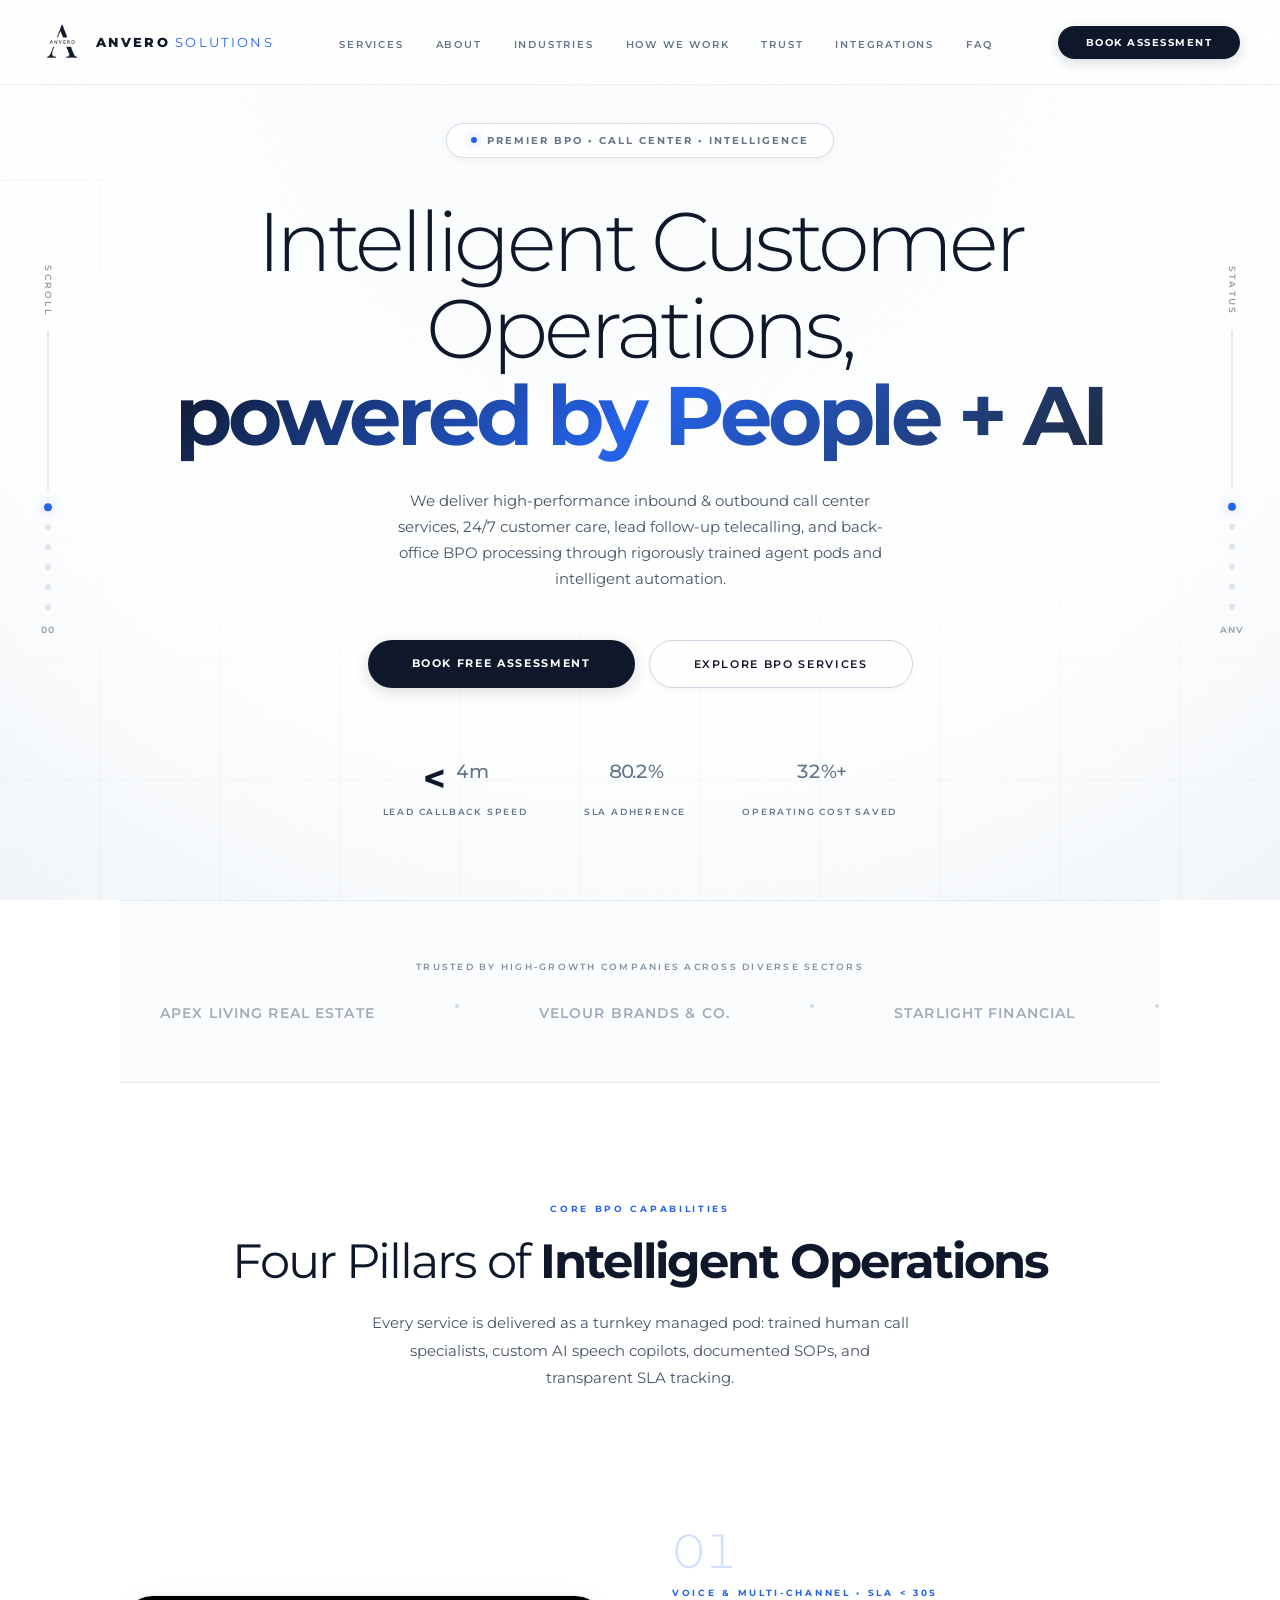
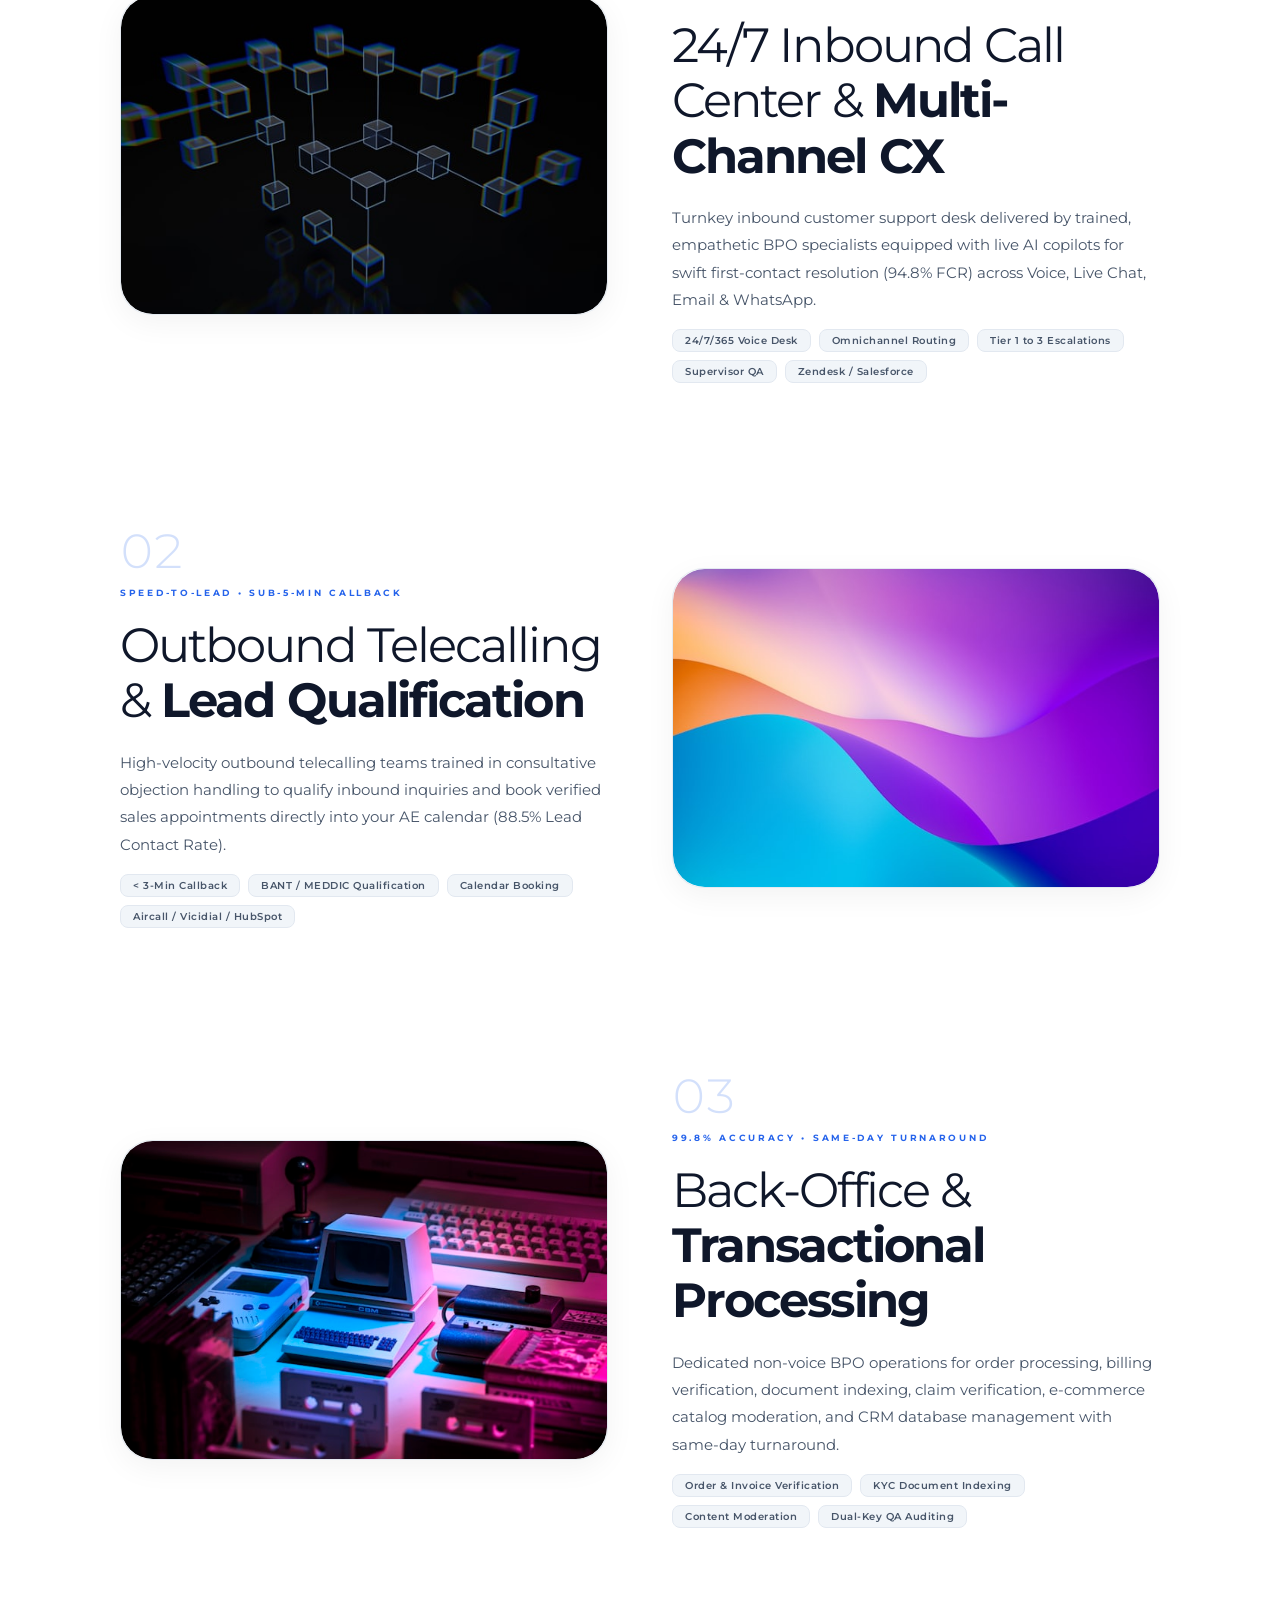
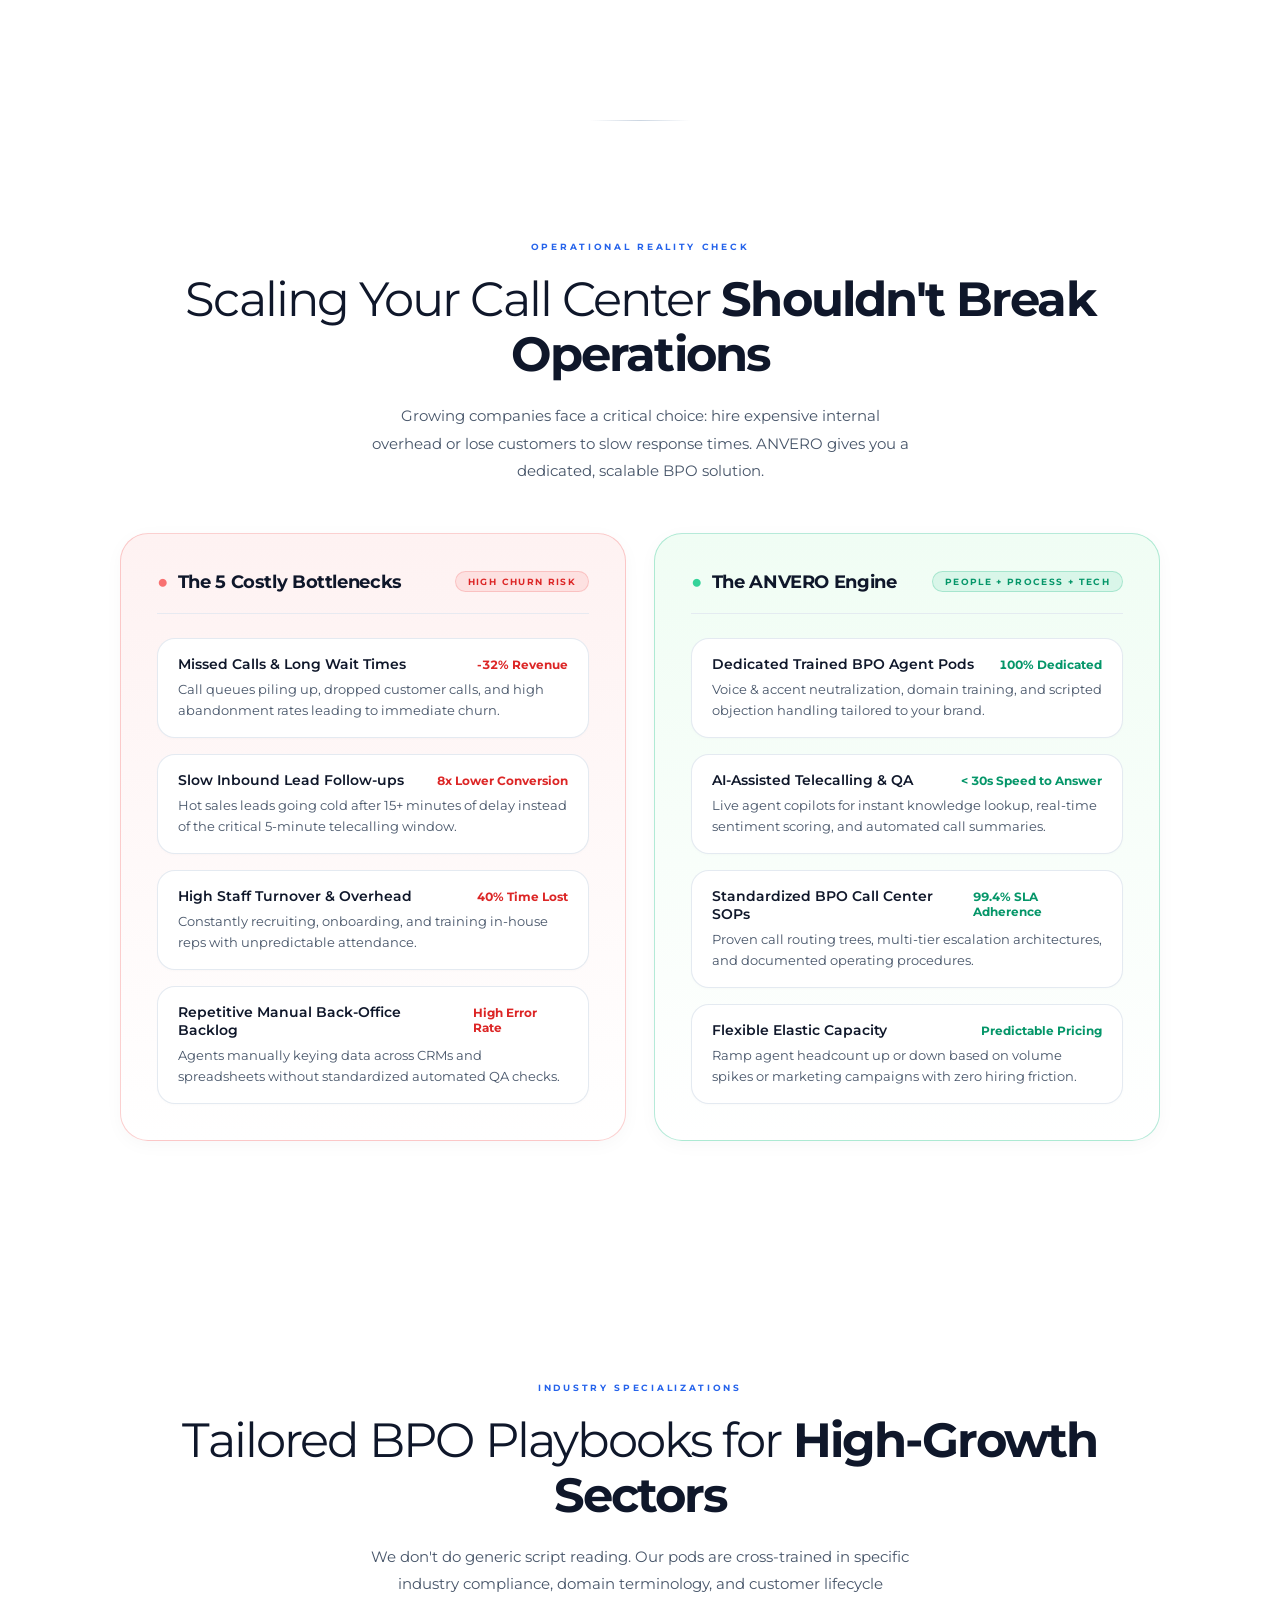
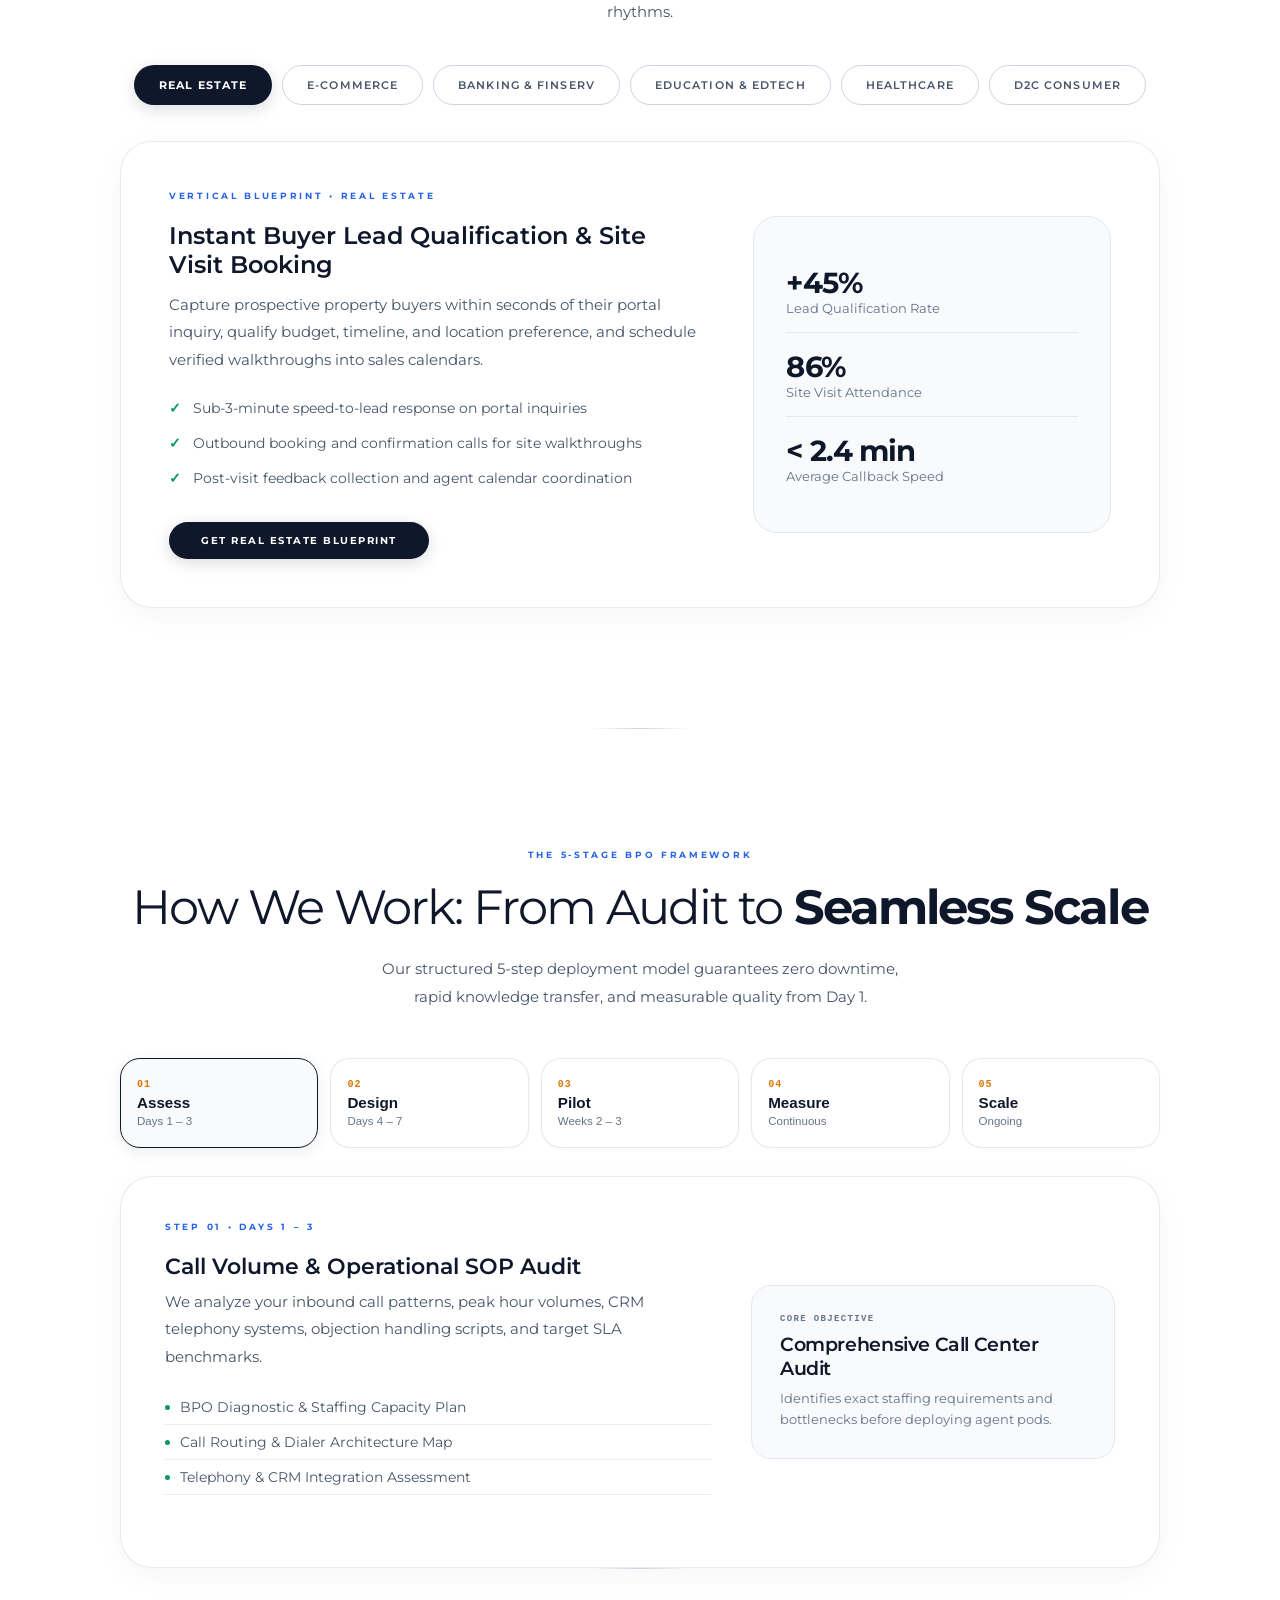
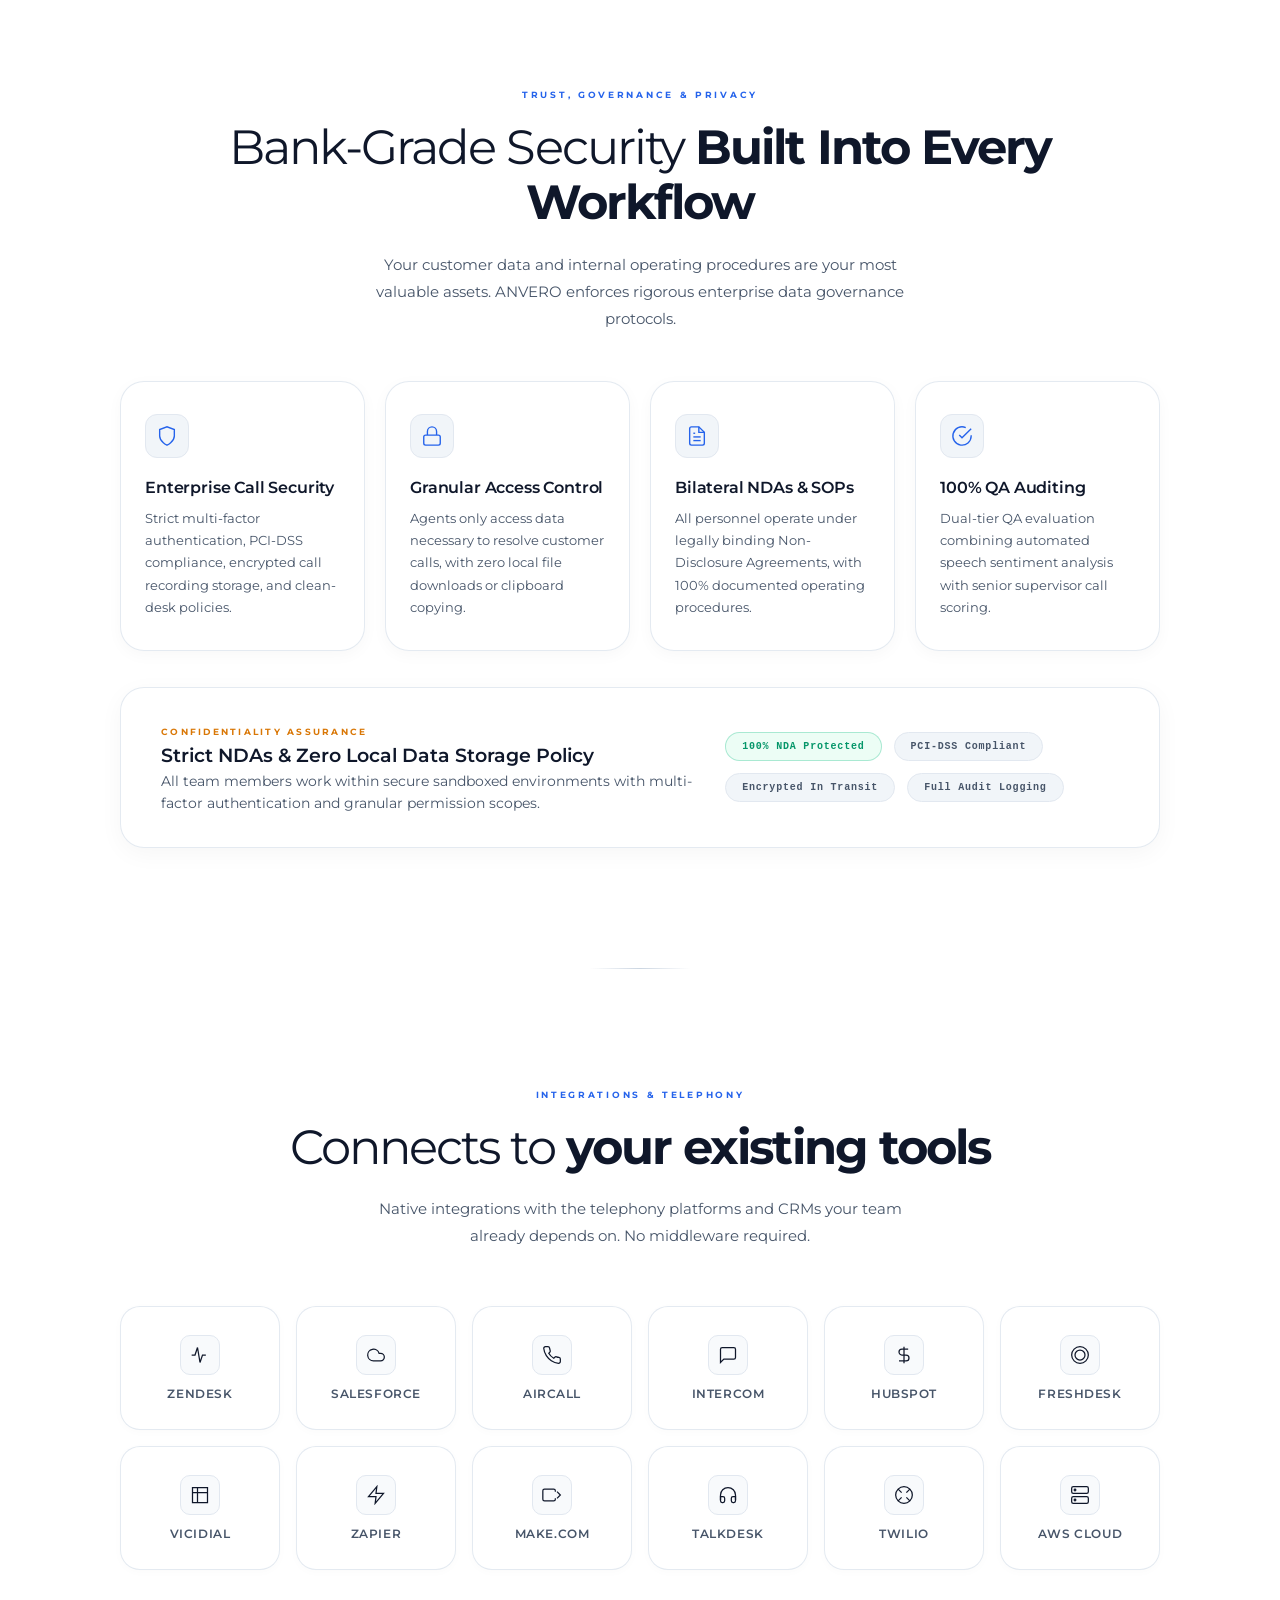
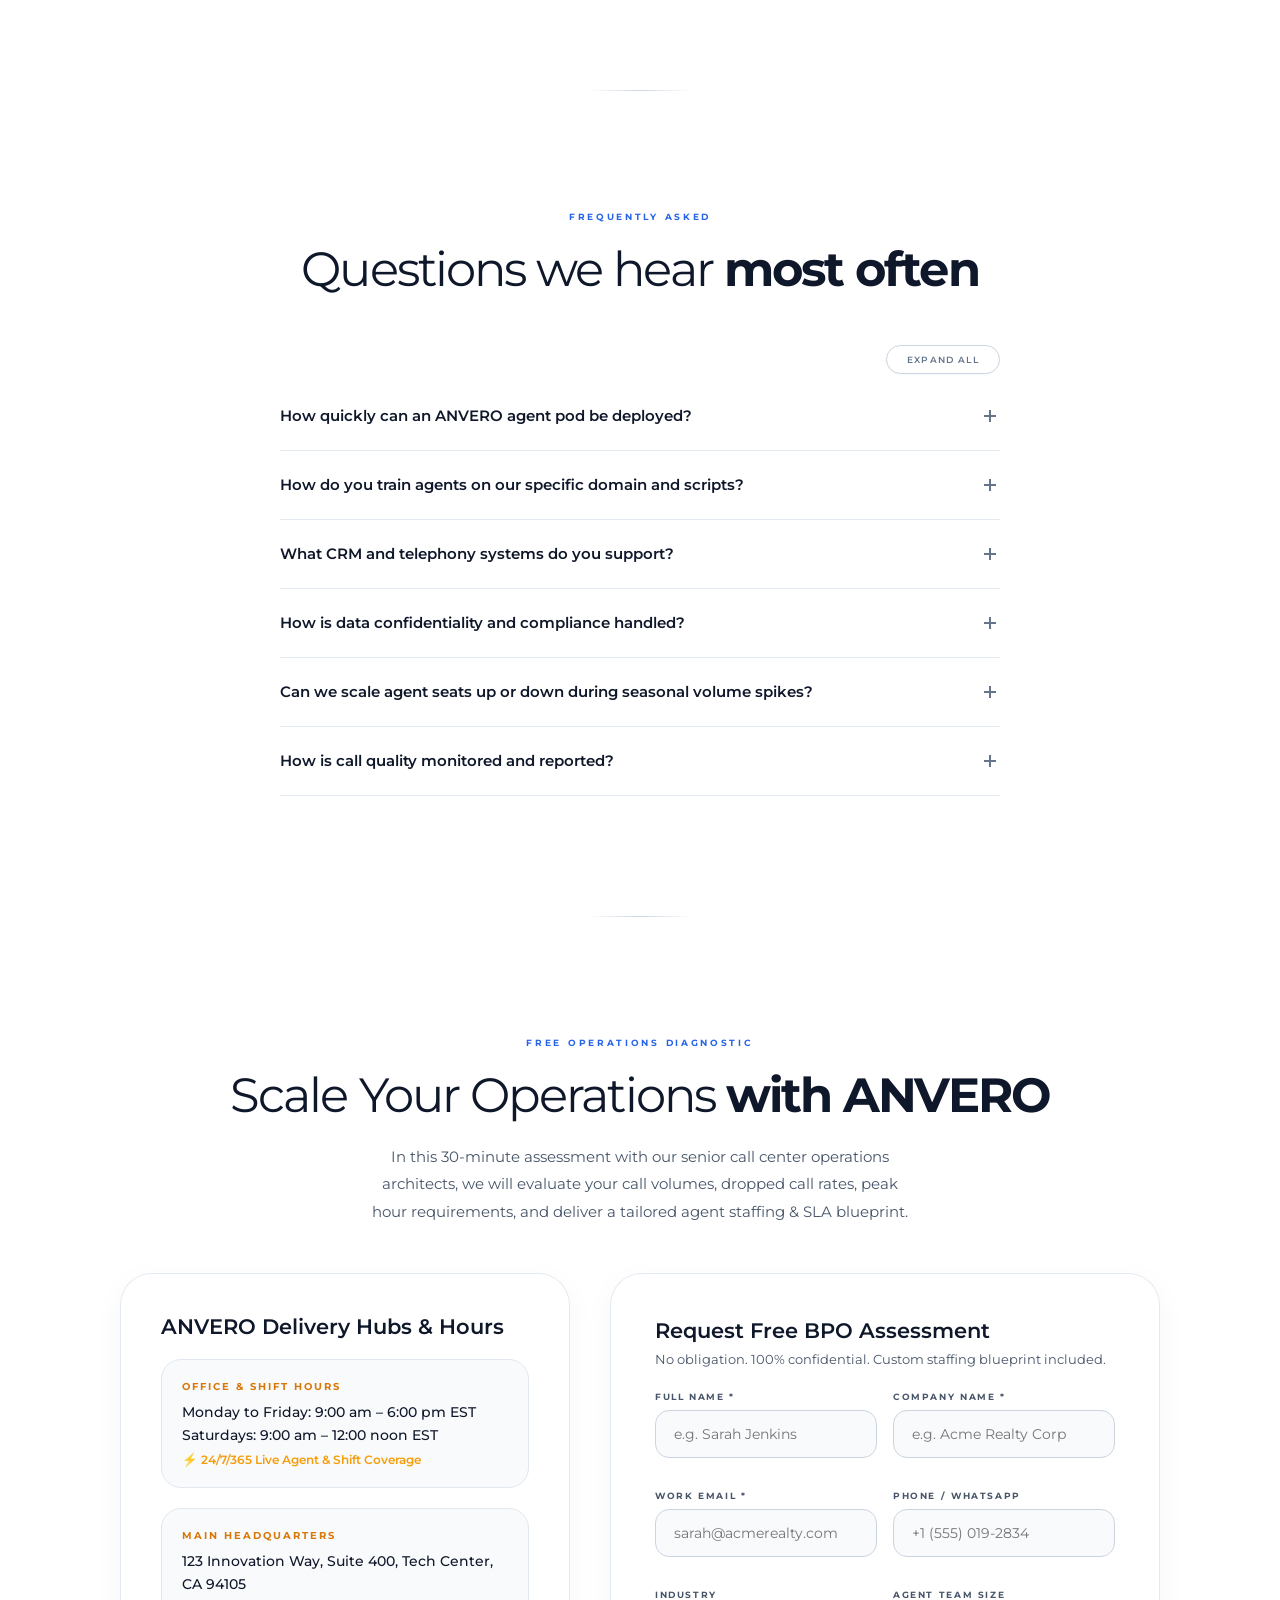
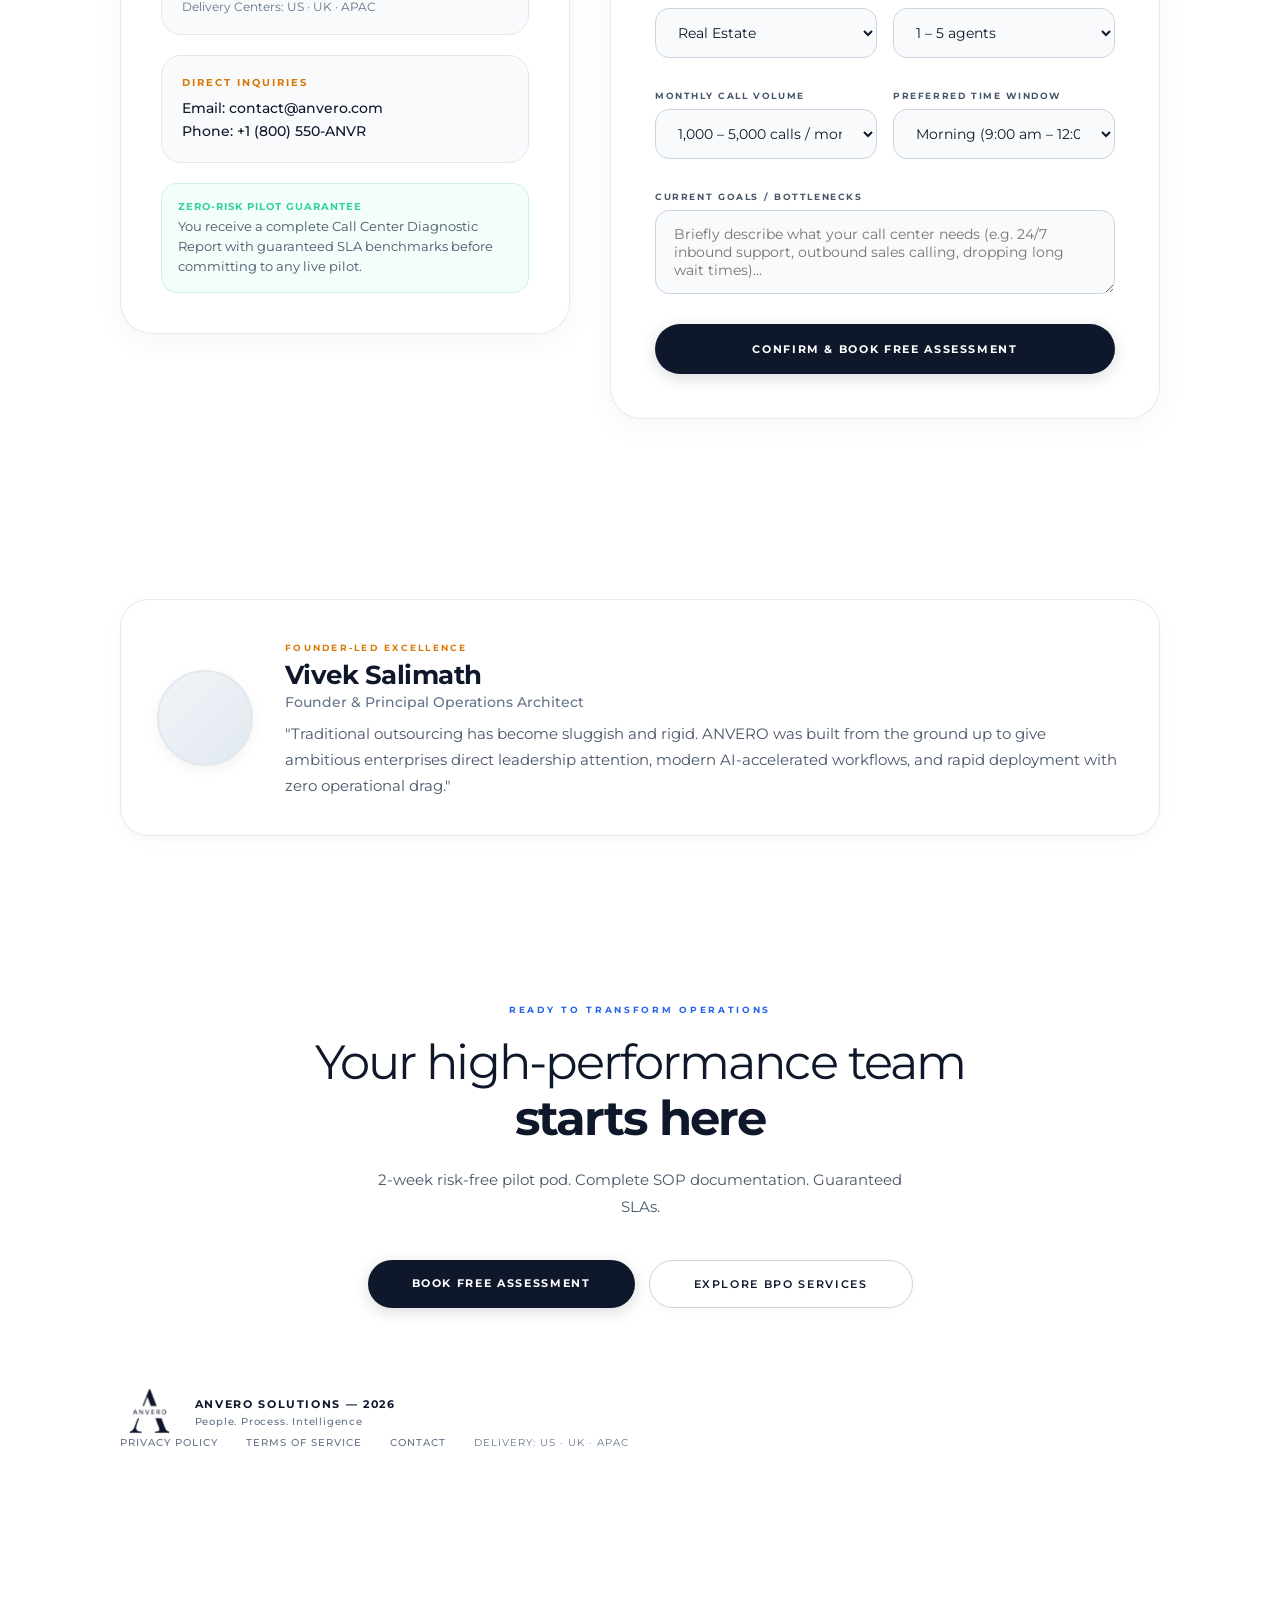
==== index.html @ e8631f33 "Initial commit: ANVERO Solutions website" ====
<!DOCTYPE html>
<html lang="en">
<head>
<meta charset="UTF-8">
<meta name="viewport" content="width=device-width, initial-scale=1.0">
<title>ANVERO Solutions | Global Operations, IT &amp; CX Management</title>
<meta name="description" content="Premier BPO &amp; call center operations powered by People + AI. High-performance inbound customer care, sub-5-min lead follow-up telecalling, and back-office transactional processing.">
<meta property="og:title" content="ANVERO Solutions | Global Operations, IT &amp; CX Management">
<meta property="og:description" content="Premier BPO &amp; call center operations powered by People + AI. High-performance inbound customer care, sub-5-min lead follow-up telecalling, and back-office processing.">
<link rel="preconnect" href="https://fonts.googleapis.com">
<link href="https://fonts.googleapis.com/css2?family=Montserrat:wght@300;400;500;600;700;800&display=swap" rel="stylesheet">
<link rel="icon" type="image/png" href="images/anvero-icon-dark.png">
<link rel="stylesheet" href="templatemo-621-luminary-style.css">
<!--
TemplateMo 621 Luminary — Customized for ANVERO Operations Inc.
https://templatemo.com/tm-621-luminary
-->
</head>
<body>

<svg class="grain" width="100%" height="100%">
  <filter id="n"><feTurbulence type="fractalNoise" baseFrequency="0.65" numOctaves="5" stitchTiles="stitch"/><feColorMatrix type="saturate" values="0"/></filter>
  <rect width="100%" height="100%" filter="url(#n)"/>
</svg>
<div class="atmosphere"></div>

<!-- Top Navigation -->
<nav class="top-nav" id="topNav">
  <a href="#" class="nav-brand" aria-label="ANVERO Solutions Home">
    <img src="images/anvero-icon-dark.png" alt="ANVERO" class="nav-brand-icon">
    <span class="nav-brand-text">ANVERO <span>Solutions</span></span>
  </a>
  <ul class="nav-links">
    <li><a href="#services">Services</a></li>
    <li><a href="#about">About</a></li>
    <li><a href="#industries">Industries</a></li>
    <li><a href="#how-we-work">How We Work</a></li>
    <li><a href="#trust">Trust</a></li>
    <li><a href="#integrations">Integrations</a></li>
    <li><a href="#faq">FAQ</a></li>
  </ul>
  <a href="#contact" class="nav-cta">Book Assessment</a>
  <button class="nav-toggle" id="navToggle" aria-label="Toggle menu" aria-expanded="false">
    <span class="toggle-bar"></span><span class="toggle-bar"></span>
  </button>
</nav>

<!-- Mobile Menu -->
<div class="mobile-menu" id="mobileMenu">
  <div class="mobile-menu-inner">
    <div style="display: flex; align-items: center; gap: 12px; margin-bottom: 28px; text-align: left;">
      <img src="images/anvero-icon-dark.png" alt="ANVERO" style="height: 38px; width: auto;">
      <span class="nav-brand-text" style="font-size: 15px;">ANVERO <span>Solutions</span></span>
    </div>
    <div class="mobile-menu-links">
      <a href="#" class="mobile-menu-link" data-index="01">Home</a>
      <a href="#services" class="mobile-menu-link" data-index="02">Services</a>
      <a href="#about" class="mobile-menu-link" data-index="03">About &amp; Reality Check</a>
      <a href="#industries" class="mobile-menu-link" data-index="04">Industries</a>
      <a href="#how-we-work" class="mobile-menu-link" data-index="05">How We Work</a>
      <a href="#trust" class="mobile-menu-link" data-index="06">Trust &amp; Security</a>
      <a href="#integrations" class="mobile-menu-link" data-index="07">Integrations</a>
      <a href="#faq" class="mobile-menu-link" data-index="08">FAQ</a>
      <a href="#contact" class="mobile-menu-link" data-index="09">Book Assessment</a>
    </div>
    <div class="mobile-menu-footer">
      <a href="#" data-open-modal="modalPrivacy">Privacy</a>
      <a href="#" data-open-modal="modalTerms">Terms</a>
      <a href="#contact">Contact</a>
    </div>
  </div>
</div>

<!-- Side Panels -->
<nav class="side-panel left" aria-label="Scroll indicators">
  <span class="side-label">Scroll</span>
  <div class="side-track"><div class="side-track-fill" id="leftTrack"></div></div>
  <div class="side-dot active"></div>
  <div class="side-dot"></div>
  <div class="side-dot"></div>
  <div class="side-dot"></div>
  <div class="side-dot"></div>
  <div class="side-dot"></div>
  <div class="side-readout" id="scrollPct">00</div>
</nav>

<nav class="side-panel right" aria-label="Status indicators">
  <span class="side-label">Status</span>
  <div class="side-track"><div class="side-track-fill" id="rightTrack"></div></div>
  <div class="side-dot"></div>
  <div class="side-dot"></div>
  <div class="side-dot active"></div>
  <div class="side-dot"></div>
  <div class="side-dot"></div>
  <div class="side-dot"></div>
  <div class="side-readout">ANV</div>
</nav>

<main class="main">

  <!-- ═══ HERO ═══ -->
  <section class="hero" id="hero">
    <div class="hero-grid"></div>
    <div class="hero-badge">
      <div class="hero-badge-dot"></div>
      <span>Premier BPO • Call Center • Intelligence</span>
    </div>
    <h1>Intelligent Customer Operations,<br><em>powered by People + AI</em></h1>
    <p class="hero-sub">
      We deliver high-performance inbound &amp; outbound call center services, 24/7 customer care, lead follow-up telecalling, and back-office BPO processing through rigorously trained agent pods and intelligent automation.
    </p>
    <div class="hero-ctas">
      <a href="#contact" class="btn-primary">Book Free Assessment</a>
      <a href="#services" class="btn-secondary">Explore BPO Services</a>
    </div>
    <div class="hero-metrics">
      <div class="metric">
        <div class="metric-value">&lt; <span class="counter" data-target="5" data-decimals="0">0</span><span>m</span></div>
        <div class="metric-label">Lead Callback Speed</div>
      </div>
      <div class="metric">
        <div class="metric-value"><span class="counter" data-target="99.4" data-decimals="1">0.0</span><span>%</span></div>
        <div class="metric-label">SLA Adherence</div>
      </div>
      <div class="metric">
        <div class="metric-value"><span class="counter" data-target="40" data-decimals="0">0</span><span>%+</span></div>
        <div class="metric-label">Operating Cost Saved</div>
      </div>
    </div>
  </section>

  <!-- ═══ LOGO TICKER ═══ -->
  <div class="logo-ticker reveal">
    <div class="logo-ticker-label">Trusted by high-growth companies across diverse sectors</div>
    <div class="ticker-track" id="tickerTrack">
      <span class="ticker-item">Apex Living Real Estate</span><span class="ticker-dot"></span>
      <span class="ticker-item">Velour Brands &amp; Co.</span><span class="ticker-dot"></span>
      <span class="ticker-item">Starlight Financial</span><span class="ticker-dot"></span>
      <span class="ticker-item">Crestline EdTech</span><span class="ticker-dot"></span>
      <span class="ticker-item">Nova Retail Operations</span><span class="ticker-dot"></span>
      <span class="ticker-item">Meridian Health Network</span><span class="ticker-dot"></span>
      <span class="ticker-item">Omnipod D2C</span><span class="ticker-dot"></span>
      <span class="ticker-item">Arcline Systems</span><span class="ticker-dot"></span>
      <!-- Duplicated for seamless loop -->
      <span class="ticker-item">Apex Living Real Estate</span><span class="ticker-dot"></span>
      <span class="ticker-item">Velour Brands &amp; Co.</span><span class="ticker-dot"></span>
      <span class="ticker-item">Starlight Financial</span><span class="ticker-dot"></span>
      <span class="ticker-item">Crestline EdTech</span><span class="ticker-dot"></span>
      <span class="ticker-item">Nova Retail Operations</span><span class="ticker-dot"></span>
      <span class="ticker-item">Meridian Health Network</span><span class="ticker-dot"></span>
      <span class="ticker-item">Omnipod D2C</span><span class="ticker-dot"></span>
      <span class="ticker-item">Arcline Systems</span><span class="ticker-dot"></span>
    </div>
  </div>

  <!-- ═══ SERVICES / 4 PILLARS ═══ -->
  <section class="section" id="services">
    <div class="section-center" style="margin-bottom: 64px;">
      <p class="section-tag reveal">Core BPO Capabilities</p>
      <h2 class="section-title reveal reveal-d1">Four Pillars of <strong>Intelligent Operations</strong></h2>
      <p class="section-body reveal reveal-d2">Every service is delivered as a turnkey managed pod: trained human call specialists, custom AI speech copilots, documented SOPs, and transparent SLA tracking.</p>
    </div>

    <!-- Pillar 01 -->
    <div class="feature reveal">
      <div class="feature-visual">
        <img src="images/tm-luminary-01.jpg" alt="24/7 Inbound Call Center & CX Management">
      </div>
      <div class="feature-content">
        <div class="feature-number">01</div>
        <p class="section-tag">VOICE &amp; MULTI-CHANNEL • SLA &lt; 30S</p>
        <h2 class="section-title">24/7 Inbound Call Center &amp; <strong>Multi-Channel CX</strong></h2>
        <p class="section-body">
          Turnkey inbound customer support desk delivered by trained, empathetic BPO specialists equipped with live AI copilots for swift first-contact resolution (94.8% FCR) across Voice, Live Chat, Email &amp; WhatsApp.
        </p>
        <div class="tech-pill-wrap">
          <span class="tech-pill">24/7/365 Voice Desk</span>
          <span class="tech-pill">Omnichannel Routing</span>
          <span class="tech-pill">Tier 1 to 3 Escalations</span>
          <span class="tech-pill">Supervisor QA</span>
          <span class="tech-pill">Zendesk / Salesforce</span>
        </div>
      </div>
    </div>

    <!-- Pillar 02 -->
    <div class="feature reverse reveal">
      <div class="feature-visual">
        <img src="images/tm-luminary-02.jpg" alt="Outbound Telecalling & Lead Follow-up">
      </div>
      <div class="feature-content">
        <div class="feature-number">02</div>
        <p class="section-tag">SPEED-TO-LEAD • SUB-5-MIN CALLBACK</p>
        <h2 class="section-title">Outbound Telecalling &amp; <strong>Lead Qualification</strong></h2>
        <p class="section-body">
          High-velocity outbound telecalling teams trained in consultative objection handling to qualify inbound inquiries and book verified sales appointments directly into your AE calendar (88.5% Lead Contact Rate).
        </p>
        <div class="tech-pill-wrap">
          <span class="tech-pill">&lt; 3-Min Callback</span>
          <span class="tech-pill">BANT / MEDDIC Qualification</span>
          <span class="tech-pill">Calendar Booking</span>
          <span class="tech-pill">Aircall / Vicidial / HubSpot</span>
        </div>
      </div>
    </div>

    <!-- Pillar 03 -->
    <div class="feature reveal">
      <div class="feature-visual">
        <img src="images/tm-luminary-03.jpg" alt="Back Office BPO Processing">
      </div>
      <div class="feature-content">
        <div class="feature-number">03</div>
        <p class="section-tag">99.8% ACCURACY • SAME-DAY TURNAROUND</p>
        <h2 class="section-title">Back-Office &amp; <strong>Transactional Processing</strong></h2>
        <p class="section-body">
          Dedicated non-voice BPO operations for order processing, billing verification, document indexing, claim verification, e-commerce catalog moderation, and CRM database management with same-day turnaround.
        </p>
        <div class="tech-pill-wrap">
          <span class="tech-pill">Order &amp; Invoice Verification</span>
          <span class="tech-pill">KYC Document Indexing</span>
          <span class="tech-pill">Content Moderation</span>
          <span class="tech-pill">Dual-Key QA Auditing</span>
        </div>
      </div>
    </div>

  </section>

  <div class="silk-divider reveal"></div>

  <!-- ═══ ABOUT & OPERATIONAL REALITY CHECK ═══ -->
  <section class="section" id="about">
    
    <!-- Comparison Grid -->
    <div class="section-center">
      <p class="section-tag reveal">Operational Reality Check</p>
      <h2 class="section-title reveal reveal-d1">Scaling Your Call Center <strong>Shouldn't Break Operations</strong></h2>
      <p class="section-body reveal reveal-d2">Growing companies face a critical choice: hire expensive internal overhead or lose customers to slow response times. ANVERO gives you a dedicated, scalable BPO solution.</p>
    </div>

    <div class="comparison-grid reveal reveal-d3">
      <!-- 5 Bottlenecks -->
      <div class="comparison-card problems">
        <div class="comparison-header">
          <div class="comparison-title">
            <span style="color: #F87171;">●</span> The 5 Costly Bottlenecks
          </div>
          <span class="comparison-badge badge-danger">High Churn Risk</span>
        </div>
        <div class="comparison-list">
          <div class="comparison-item">
            <div class="comparison-item-head">
              <span class="comparison-item-title">Missed Calls &amp; Long Wait Times</span>
              <span class="comparison-item-stat stat-danger">-32% Revenue</span>
            </div>
            <p class="comparison-item-desc">Call queues piling up, dropped customer calls, and high abandonment rates leading to immediate churn.</p>
          </div>
          <div class="comparison-item">
            <div class="comparison-item-head">
              <span class="comparison-item-title">Slow Inbound Lead Follow-ups</span>
              <span class="comparison-item-stat stat-danger">8x Lower Conversion</span>
            </div>
            <p class="comparison-item-desc">Hot sales leads going cold after 15+ minutes of delay instead of the critical 5-minute telecalling window.</p>
          </div>
          <div class="comparison-item">
            <div class="comparison-item-head">
              <span class="comparison-item-title">High Staff Turnover &amp; Overhead</span>
              <span class="comparison-item-stat stat-danger">40% Time Lost</span>
            </div>
            <p class="comparison-item-desc">Constantly recruiting, onboarding, and training in-house reps with unpredictable attendance.</p>
          </div>
          <div class="comparison-item">
            <div class="comparison-item-head">
              <span class="comparison-item-title">Repetitive Manual Back-Office Backlog</span>
              <span class="comparison-item-stat stat-danger">High Error Rate</span>
            </div>
            <p class="comparison-item-desc">Agents manually keying data across CRMs and spreadsheets without standardized automated QA checks.</p>
          </div>
        </div>
      </div>

      <!-- The ANVERO Engine -->
      <div class="comparison-card solutions">
        <div class="comparison-header">
          <div class="comparison-title">
            <span style="color: #34D399;">●</span> The ANVERO Engine
          </div>
          <span class="comparison-badge badge-success">People + Process + Tech</span>
        </div>
        <div class="comparison-list">
          <div class="comparison-item">
            <div class="comparison-item-head">
              <span class="comparison-item-title">Dedicated Trained BPO Agent Pods</span>
              <span class="comparison-item-stat stat-success">100% Dedicated</span>
            </div>
            <p class="comparison-item-desc">Voice &amp; accent neutralization, domain training, and scripted objection handling tailored to your brand.</p>
          </div>
          <div class="comparison-item">
            <div class="comparison-item-head">
              <span class="comparison-item-title">AI-Assisted Telecalling &amp; QA</span>
              <span class="comparison-item-stat stat-success">&lt; 30s Speed to Answer</span>
            </div>
            <p class="comparison-item-desc">Live agent copilots for instant knowledge lookup, real-time sentiment scoring, and automated call summaries.</p>
          </div>
          <div class="comparison-item">
            <div class="comparison-item-head">
              <span class="comparison-item-title">Standardized BPO Call Center SOPs</span>
              <span class="comparison-item-stat stat-success">99.4% SLA Adherence</span>
            </div>
            <p class="comparison-item-desc">Proven call routing trees, multi-tier escalation architectures, and documented operating procedures.</p>
          </div>
          <div class="comparison-item">
            <div class="comparison-item-head">
              <span class="comparison-item-title">Flexible Elastic Capacity</span>
              <span class="comparison-item-stat stat-success">Predictable Pricing</span>
            </div>
            <p class="comparison-item-desc">Ramp agent headcount up or down based on volume spikes or marketing campaigns with zero hiring friction.</p>
          </div>
        </div>
      </div>
    </div>
  </section>

  <div class="silk-divider reveal"></div>

  <!-- ═══ INDUSTRY SPECIALIZATIONS ═══ -->
  <section class="section" id="industries">
    <div class="section-center" style="margin-bottom: 40px;">
      <p class="section-tag reveal">Industry Specializations</p>
      <h2 class="section-title reveal reveal-d1">Tailored BPO Playbooks for <strong>High-Growth Sectors</strong></h2>
      <p class="section-body reveal reveal-d2">We don't do generic script reading. Our pods are cross-trained in specific industry compliance, domain terminology, and customer lifecycle rhythms.</p>
    </div>

    <!-- Industry Nav Buttons -->
    <div class="industry-nav reveal reveal-d1">
      <button class="industry-btn active" data-industry="real-estate">Real Estate</button>
      <button class="industry-btn" data-industry="ecommerce">E-Commerce</button>
      <button class="industry-btn" data-industry="fin-serv">Banking &amp; FinServ</button>
      <button class="industry-btn" data-industry="edtech">Education &amp; EdTech</button>
      <button class="industry-btn" data-industry="healthcare">Healthcare</button>
      <button class="industry-btn" data-industry="d2c">D2C Consumer</button>
    </div>

    <!-- Industry Content Panes -->
    <div class="industry-card-wrap reveal reveal-d2">
      
      <!-- Real Estate -->
      <div class="industry-pane active" id="industry-real-estate">
        <div>
          <p class="section-tag">Vertical Blueprint • Real Estate</p>
          <h3 style="font-size: 1.5rem; font-weight: 600; color: var(--ivory); margin-bottom: 12px;">Instant Buyer Lead Qualification &amp; Site Visit Booking</h3>
          <p class="section-body">Capture prospective property buyers within seconds of their portal inquiry, qualify budget, timeline, and location preference, and schedule verified walkthroughs into sales calendars.</p>
          <ul class="industry-use-cases">
            <li>Sub-3-minute speed-to-lead response on portal inquiries</li>
            <li>Outbound booking and confirmation calls for site walkthroughs</li>
            <li>Post-visit feedback collection and agent calendar coordination</li>
          </ul>
          <a href="#contact" class="btn-primary" style="padding: 12px 32px; font-size: 10px;">Get Real Estate Blueprint</a>
        </div>
        <div class="industry-metrics-box">
          <div class="industry-metric-row">
            <div>
              <div class="industry-metric-val">+45%</div>
              <div class="industry-metric-lbl">Lead Qualification Rate</div>
            </div>
          </div>
          <div class="industry-metric-row">
            <div>
              <div class="industry-metric-val">86%</div>
              <div class="industry-metric-lbl">Site Visit Attendance</div>
            </div>
          </div>
          <div class="industry-metric-row">
            <div>
              <div class="industry-metric-val">&lt; 2.4 min</div>
              <div class="industry-metric-lbl">Average Callback Speed</div>
            </div>
          </div>
        </div>
      </div>

      <!-- E-Commerce -->
      <div class="industry-pane" id="industry-ecommerce">
        <div>
          <p class="section-tag">Vertical Blueprint • E-Commerce &amp; Retail</p>
          <h3 style="font-size: 1.5rem; font-weight: 600; color: var(--ivory); margin-bottom: 12px;">24/7 Order Tracking, Returns &amp; Omnichannel Care Desk</h3>
          <p class="section-body">Deliver seamless customer support for order tracking (WISMO), returns/refunds, damaged item inquiries, and abandoned cart outbound follow-ups.</p>
          <ul class="industry-use-cases">
            <li>Inbound call &amp; chat support for order status and logistics</li>
            <li>Return, replacement, and warranty claim processing</li>
            <li>Abandoned cart WhatsApp &amp; telecalling recovery sequences</li>
          </ul>
          <a href="#contact" class="btn-primary" style="padding: 12px 32px; font-size: 10px;">Get E-Commerce Blueprint</a>
        </div>
        <div class="industry-metrics-box">
          <div class="industry-metric-row">
            <div>
              <div class="industry-metric-val">+22%</div>
              <div class="industry-metric-lbl">Cart Recovery Boost</div>
            </div>
          </div>
          <div class="industry-metric-row">
            <div>
              <div class="industry-metric-val">4.8 / 5.0</div>
              <div class="industry-metric-lbl">Average CSAT Score</div>
            </div>
          </div>
          <div class="industry-metric-row">
            <div>
              <div class="industry-metric-val">&lt; 25s</div>
              <div class="industry-metric-lbl">Average Speed of Answer</div>
            </div>
          </div>
        </div>
      </div>

      <!-- Financial Services -->
      <div class="industry-pane" id="industry-fin-serv">
        <div>
          <p class="section-tag">Vertical Blueprint • Banking &amp; FinServ</p>
          <h3 style="font-size: 1.5rem; font-weight: 600; color: var(--ivory); margin-bottom: 12px;">Secure Customer Verification &amp; KYC Telecalling</h3>
          <p class="section-body">PCI-compliant, confidential customer outreach for KYC verification, loan application follow-ups, fraud alert confirmations, and account support.</p>
          <ul class="industry-use-cases">
            <li>KYC document verification and onboarding assistance calls</li>
            <li>Inbound customer helpline for balance &amp; transaction queries</li>
            <li>Outbound follow-up for pre-approved loan &amp; insurance files</li>
          </ul>
          <a href="#contact" class="btn-primary" style="padding: 12px 32px; font-size: 10px;">Get FinServ Blueprint</a>
        </div>
        <div class="industry-metrics-box">
          <div class="industry-metric-row">
            <div>
              <div class="industry-metric-val">+38%</div>
              <div class="industry-metric-lbl">Application Completion</div>
            </div>
          </div>
          <div class="industry-metric-row">
            <div>
              <div class="industry-metric-val">99.5%</div>
              <div class="industry-metric-lbl">Call Resolution SLA</div>
            </div>
          </div>
          <div class="industry-metric-row">
            <div>
              <div class="industry-metric-val">100%</div>
              <div class="industry-metric-lbl">PCI-DSS Compliant VDI</div>
            </div>
          </div>
        </div>
      </div>

      <!-- EdTech -->
      <div class="industry-pane" id="industry-edtech">
        <div>
          <p class="section-tag">Vertical Blueprint • Education &amp; EdTech</p>
          <h3 style="font-size: 1.5rem; font-weight: 600; color: var(--ivory); margin-bottom: 12px;">High-Touch Student Counseling &amp; Enrollment Calling</h3>
          <p class="section-body">Dedicated education telecalling counseling pods to guide prospective students from course inquiries to verified enrollment and fee payment.</p>
          <ul class="industry-use-cases">
            <li>Telecalling admissions counseling and course guidance</li>
            <li>Webinar &amp; masterclass attendance reminder sequences</li>
            <li>Student helpline for portal, schedule, and certification support</li>
          </ul>
          <a href="#contact" class="btn-primary" style="padding: 12px 32px; font-size: 10px;">Get EdTech Blueprint</a>
        </div>
        <div class="industry-metrics-box">
          <div class="industry-metric-row">
            <div>
              <div class="industry-metric-val">+35%</div>
              <div class="industry-metric-lbl">Enrollment Conversion</div>
            </div>
          </div>
          <div class="industry-metric-row">
            <div>
              <div class="industry-metric-val">89%</div>
              <div class="industry-metric-lbl">Counselor Contact Rate</div>
            </div>
          </div>
          <div class="industry-metric-row">
            <div>
              <div class="industry-metric-val">3.2x</div>
              <div class="industry-metric-lbl">Pipeline Acceleration</div>
            </div>
          </div>
        </div>
      </div>

      <!-- Healthcare -->
      <div class="industry-pane" id="industry-healthcare">
        <div>
          <p class="section-tag">Vertical Blueprint • Healthcare &amp; Wellness</p>
          <h3 style="font-size: 1.5rem; font-weight: 600; color: var(--ivory); margin-bottom: 12px;">Empathetic Appointment Scheduling &amp; Patient Intake</h3>
          <p class="section-body">Confidential, HIPAA-compliant patient communication for doctor appointment booking, pre-visit screening, and post-consultation check-in calls.</p>
          <ul class="industry-use-cases">
            <li>Inbound clinic &amp; hospital appointment scheduling desk</li>
            <li>Pre-procedure intake calls &amp; insurance pre-verification</li>
            <li>Post-visit care check-in calls and medication reminders</li>
          </ul>
          <a href="#contact" class="btn-primary" style="padding: 12px 32px; font-size: 10px;">Get Healthcare Blueprint</a>
        </div>
        <div class="industry-metrics-box">
          <div class="industry-metric-row">
            <div>
              <div class="industry-metric-val">-60%</div>
              <div class="industry-metric-lbl">No-Show Rate Reduction</div>
            </div>
          </div>
          <div class="industry-metric-row">
            <div>
              <div class="industry-metric-val">94%</div>
              <div class="industry-metric-lbl">Patient Satisfaction</div>
            </div>
          </div>
          <div class="industry-metric-row">
            <div>
              <div class="industry-metric-val">HIPAA</div>
              <div class="industry-metric-lbl">Strict Privacy Sandboxes</div>
            </div>
          </div>
        </div>
      </div>

      <!-- D2C -->
      <div class="industry-pane" id="industry-d2c">
        <div>
          <p class="section-tag">Vertical Blueprint • D2C Consumer Brands</p>
          <h3 style="font-size: 1.5rem; font-weight: 600; color: var(--ivory); margin-bottom: 12px;">Omnichannel Brand Voice, VIP Calling &amp; Social Care</h3>
          <p class="section-body">Deliver boutique customer care at scale across inbound calls, WhatsApp, live chat, and social media response queues.</p>
          <ul class="industry-use-cases">
            <li>24/7 Inbound voice &amp; chat customer inquiry desk</li>
            <li>Subscription order modifications, skips, and renewals</li>
            <li>VIP customer tier outreach and feedback survey calls</li>
          </ul>
          <a href="#contact" class="btn-primary" style="padding: 12px 32px; font-size: 10px;">Get D2C Blueprint</a>
        </div>
        <div class="industry-metrics-box">
          <div class="industry-metric-row">
            <div>
              <div class="industry-metric-val">+28%</div>
              <div class="industry-metric-lbl">Repeat Purchase Lift</div>
            </div>
          </div>
          <div class="industry-metric-row">
            <div>
              <div class="industry-metric-val">99.6%</div>
              <div class="industry-metric-lbl">Ticket SLA Adherence</div>
            </div>
          </div>
          <div class="industry-metric-row">
            <div>
              <div class="industry-metric-val">&lt; 30s</div>
              <div class="industry-metric-lbl">Live Chat First Response</div>
            </div>
          </div>
        </div>
      </div>

    </div>
  </section>

  <div class="silk-divider reveal"></div>

  <!-- ═══ 5-STAGE BPO FRAMEWORK (HOW WE WORK) ═══ -->
  <section class="section" id="how-we-work">
    <div class="section-center" style="margin-bottom: 48px;">
      <p class="section-tag reveal">The 5-Stage BPO Framework</p>
      <h2 class="section-title reveal reveal-d1">How We Work: From Audit to <strong>Seamless Scale</strong></h2>
      <p class="section-body reveal reveal-d2">Our structured 5-step deployment model guarantees zero downtime, rapid knowledge transfer, and measurable quality from Day 1.</p>
    </div>

    <!-- Step Buttons -->
    <div class="framework-steps-nav reveal reveal-d1">
      <button class="framework-step-btn active" data-step="1">
        <span class="framework-step-num">01</span>
        <span class="framework-step-name">Assess</span>
        <span class="framework-step-dur">Days 1 – 3</span>
      </button>
      <button class="framework-step-btn" data-step="2">
        <span class="framework-step-num">02</span>
        <span class="framework-step-name">Design</span>
        <span class="framework-step-dur">Days 4 – 7</span>
      </button>
      <button class="framework-step-btn" data-step="3">
        <span class="framework-step-num">03</span>
        <span class="framework-step-name">Pilot</span>
        <span class="framework-step-dur">Weeks 2 – 3</span>
      </button>
      <button class="framework-step-btn" data-step="4">
        <span class="framework-step-num">04</span>
        <span class="framework-step-name">Measure</span>
        <span class="framework-step-dur">Continuous</span>
      </button>
      <button class="framework-step-btn" data-step="5">
        <span class="framework-step-num">05</span>
        <span class="framework-step-name">Scale</span>
        <span class="framework-step-dur">Ongoing</span>
      </button>
    </div>

    <!-- Step Cards -->
    <div class="framework-card reveal reveal-d2">
      <!-- Step 1 -->
      <div class="framework-pane active" id="framework-step-1">
        <div>
          <p class="section-tag">Step 01 • Days 1 – 3</p>
          <h3 style="font-size: 1.4rem; font-weight: 600; color: var(--ivory); margin-bottom: 8px;">Call Volume &amp; Operational SOP Audit</h3>
          <p class="section-body">We analyze your inbound call patterns, peak hour volumes, CRM telephony systems, objection handling scripts, and target SLA benchmarks.</p>
          <ul class="framework-deliverables">
            <li>BPO Diagnostic &amp; Staffing Capacity Plan</li>
            <li>Call Routing &amp; Dialer Architecture Map</li>
            <li>Telephony &amp; CRM Integration Assessment</li>
          </ul>
        </div>
        <div class="framework-action-box">
          <span class="framework-action-tag">Core Objective</span>
          <div class="framework-action-title">Comprehensive Call Center Audit</div>
          <p style="font-size: 0.82rem; color: var(--slate-warm); margin-top: 8px; line-height: 1.6;">Identifies exact staffing requirements and bottlenecks before deploying agent pods.</p>
        </div>
      </div>

      <!-- Step 2 -->
      <div class="framework-pane" id="framework-step-2">
        <div>
          <p class="section-tag">Step 02 • Days 4 – 7</p>
          <h3 style="font-size: 1.4rem; font-weight: 600; color: var(--ivory); margin-bottom: 8px;">Call Scripts, SOPs &amp; AI Playbooks</h3>
          <p class="section-body">We craft tailored call scripts, objection handling playbooks, escalation matrices, and AI-assisted agent guidance prompts.</p>
          <ul class="framework-deliverables">
            <li>Call Handling &amp; Objection Playbook</li>
            <li>Telephony Routing &amp; Dialer Setup</li>
            <li>Quality Assurance Scoring Rubric</li>
          </ul>
        </div>
        <div class="framework-action-box">
          <span class="framework-action-tag">Core Objective</span>
          <div class="framework-action-title">Custom Script &amp; Workflow Architecture</div>
          <p style="font-size: 0.82rem; color: var(--slate-warm); margin-top: 8px; line-height: 1.6;">Ensures 100% brand tone adherence and repeatable first-contact resolution.</p>
        </div>
      </div>

      <!-- Step 3 -->
      <div class="framework-pane" id="framework-step-3">
        <div>
          <p class="section-tag">Step 03 • Weeks 2 – 3</p>
          <h3 style="font-size: 1.4rem; font-weight: 600; color: var(--ivory); margin-bottom: 8px;">Controlled 2-Week Pilot Pod</h3>
          <p class="section-body">Deploy a dedicated BPO agent team handling a controlled cohort of call volume with daily supervisor calibration and real-time QA feedback.</p>
          <ul class="framework-deliverables">
            <li>Daily QA Call Scorecards</li>
            <li>Call Recording Reviews &amp; Calibration</li>
            <li>Initial Conversion &amp; SLA Benchmarks</li>
          </ul>
        </div>
        <div class="framework-action-box">
          <span class="framework-action-tag">Core Objective</span>
          <div class="framework-action-title">Risk-Free Controlled Launch</div>
          <p style="font-size: 0.82rem; color: var(--slate-warm); margin-top: 8px; line-height: 1.6;">Validates resolution rates and agent performance without disrupting current ops.</p>
        </div>
      </div>

      <!-- Step 4 -->
      <div class="framework-pane" id="framework-step-4">
        <div>
          <p class="section-tag">Step 04 • Continuous</p>
          <h3 style="font-size: 1.4rem; font-weight: 600; color: var(--ivory); margin-bottom: 8px;">Continuous Quality &amp; Conversion Analytics</h3>
          <p class="section-body">Track Average Speed of Answer (ASA), First-Contact Resolution (FCR), Average Handling Time (AHT), and QA scores through live dashboards.</p>
          <ul class="framework-deliverables">
            <li>Real-Time Call Center Analytics Dashboard</li>
            <li>Weekly Call Quality &amp; Conversion Briefings</li>
            <li>Continuous Script &amp; Pitch Refinement</li>
          </ul>
        </div>
        <div class="framework-action-box">
          <span class="framework-action-tag">Core Objective</span>
          <div class="framework-action-title">Data-Driven Quality Coaching</div>
          <p style="font-size: 0.82rem; color: var(--slate-warm); margin-top: 8px; line-height: 1.6;">Automated speech sentiment analytics combined with senior supervisor scorecards.</p>
        </div>
      </div>

      <!-- Step 5 -->
      <div class="framework-pane" id="framework-step-5">
        <div>
          <p class="section-tag">Step 05 • Ongoing</p>
          <h3 style="font-size: 1.4rem; font-weight: 600; color: var(--ivory); margin-bottom: 8px;">Elastic Agent Pod Capacity</h3>
          <p class="section-body">Scale your agent seat count effortlessly during seasonal spikes, marketing product launches, or expansion without any compromise in quality.</p>
          <ul class="framework-deliverables">
            <li>Surge Seat Scaling Protocols</li>
            <li>Quarterly Performance Reviews</li>
            <li>Multi-Language &amp; Multi-Shift Expansion</li>
          </ul>
        </div>
        <div class="framework-action-box">
          <span class="framework-action-tag">Core Objective</span>
          <div class="framework-action-title">Predictable Operational Growth</div>
          <p style="font-size: 0.82rem; color: var(--slate-warm); margin-top: 8px; line-height: 1.6;">Add or adjust pod seats in days rather than months of internal hiring.</p>
        </div>
      </div>

    </div>
  <div class="silk-divider reveal"></div>

  <!-- ═══ TRUST & SECURITY ═══ -->
  <section class="section section-center" id="trust">
    <p class="section-tag reveal">Trust, Governance &amp; Privacy</p>
    <h2 class="section-title reveal reveal-d1">Bank-Grade Security <strong>Built Into Every Workflow</strong></h2>
    <p class="section-body reveal reveal-d2">Your customer data and internal operating procedures are your most valuable assets. ANVERO enforces rigorous enterprise data governance protocols.</p>

    <div class="trust-grid reveal reveal-d3">
      <div class="trust-card">
        <div class="trust-icon">
          <svg width="22" height="22" viewBox="0 0 24 24" fill="none" stroke="currentColor" stroke-width="1.5"><path d="M12 22s8-4 8-10V5l-8-3-8 3v7c0 6 8 10 8 10z"/></svg>
        </div>
        <h3 class="trust-title">Enterprise Call Security</h3>
        <p class="trust-desc">Strict multi-factor authentication, PCI-DSS compliance, encrypted call recording storage, and clean-desk policies.</p>
      </div>

      <div class="trust-card">
        <div class="trust-icon">
          <svg width="22" height="22" viewBox="0 0 24 24" fill="none" stroke="currentColor" stroke-width="1.5"><rect x="3" y="11" width="18" height="11" rx="2" ry="2"/><path d="M7 11V7a5 5 0 0 1 10 0v4"/></svg>
        </div>
        <h3 class="trust-title">Granular Access Control</h3>
        <p class="trust-desc">Agents only access data necessary to resolve customer calls, with zero local file downloads or clipboard copying.</p>
      </div>

      <div class="trust-card">
        <div class="trust-icon">
          <svg width="22" height="22" viewBox="0 0 24 24" fill="none" stroke="currentColor" stroke-width="1.5"><path d="M14 2H6a2 2 0 0 0-2 2v16a2 2 0 0 0 2 2h12a2 2 0 0 0 2-2V8z"/><path d="M14 2v6h6"/><path d="M16 13H8"/><path d="M16 17H8"/><path d="M10 9H8"/></svg>
        </div>
        <h3 class="trust-title">Bilateral NDAs &amp; SOPs</h3>
        <p class="trust-desc">All personnel operate under legally binding Non-Disclosure Agreements, with 100% documented operating procedures.</p>
      </div>

      <div class="trust-card">
        <div class="trust-icon">
          <svg width="22" height="22" viewBox="0 0 24 24" fill="none" stroke="currentColor" stroke-width="1.5"><path d="M22 11.08V12a10 10 0 1 1-5.93-9.14"/><polyline points="22 4 12 14.01 9 11.01"/></svg>
        </div>
        <h3 class="trust-title">100% QA Auditing</h3>
        <p class="trust-desc">Dual-tier QA evaluation combining automated speech sentiment analysis with senior supervisor call scoring.</p>
      </div>
    </div>

    <div class="trust-banner reveal reveal-d4">
      <div style="text-align: left;">
        <span class="founder-tag">Confidentiality Assurance</span>
        <h3 style="font-size: 1.2rem; font-weight: 600; color: var(--ivory); margin-bottom: 4px;">Strict NDAs &amp; Zero Local Data Storage Policy</h3>
        <p style="font-size: 0.85rem; color: var(--slate-light); line-height: 1.6;">All team members work within secure sandboxed environments with multi-factor authentication and granular permission scopes.</p>
      </div>
      <div class="trust-badges">
        <span class="trust-pill highlight">100% NDA Protected</span>
        <span class="trust-pill">PCI-DSS Compliant</span>
        <span class="trust-pill">Encrypted In Transit</span>
        <span class="trust-pill">Full Audit Logging</span>
      </div>
    </div>
  </section>

  <div class="silk-divider reveal"></div>

  <!-- ═══ INTEGRATIONS ═══ -->
  <section class="section section-center" id="integrations">
    <p class="section-tag reveal">Integrations &amp; Telephony</p>
    <h2 class="section-title reveal reveal-d1">Connects to <strong>your existing tools</strong></h2>
    <p class="section-body reveal reveal-d2">Native integrations with the telephony platforms and CRMs your team already depends on. No middleware required.</p>

    <div class="integrations-grid reveal reveal-d3">
      <div class="integration-item">
        <div class="integration-icon">
          <svg width="20" height="20" viewBox="0 0 24 24" fill="none" stroke="currentColor" stroke-width="1.5"><path d="M19 12h-4l-3 9L9 3l-3 9H2"/></svg>
        </div>
        <div class="integration-name">Zendesk</div>
      </div>
      <div class="integration-item">
        <div class="integration-icon">
          <svg width="20" height="20" viewBox="0 0 24 24" fill="none" stroke="currentColor" stroke-width="1.5"><path d="M17.5 19H9a7 7 0 1 1 6.71-9h1.79a4.5 4.5 0 1 1 0 9Z"/></svg>
        </div>
        <div class="integration-name">Salesforce</div>
      </div>
      <div class="integration-item">
        <div class="integration-icon">
          <svg width="20" height="20" viewBox="0 0 24 24" fill="none" stroke="currentColor" stroke-width="1.5"><path d="M22 16.92v3a2 2 0 0 1-2.18 2 19.79 19.79 0 0 1-8.63-3.07 19.5 19.5 0 0 1-6-6 19.79 19.79 0 0 1-3.07-8.67A2 2 0 0 1 4.11 2h3a2 2 0 0 1 2 1.72 12.84 12.84 0 0 0 .7 2.81 2 2 0 0 1-.45 2.11L8.09 9.91a16 16 0 0 0 6 6l1.27-1.27a2 2 0 0 1 2.11-.45 12.84 12.84 0 0 0 2.81.7A2 2 0 0 1 22 16.92z"/></svg>
        </div>
        <div class="integration-name">Aircall</div>
      </div>
      <div class="integration-item">
        <div class="integration-icon">
          <svg width="20" height="20" viewBox="0 0 24 24" fill="none" stroke="currentColor" stroke-width="1.5"><path d="M21 15a2 2 0 0 1-2 2H7l-4 4V5a2 2 0 0 1 2-2h14a2 2 0 0 1 2 2z"/></svg>
        </div>
        <div class="integration-name">Intercom</div>
      </div>
      <div class="integration-item">
        <div class="integration-icon">
          <svg width="20" height="20" viewBox="0 0 24 24" fill="none" stroke="currentColor" stroke-width="1.5"><path d="M12 2v20M17 5H9.5a3.5 3.5 0 0 0 0 7h5a3.5 3.5 0 0 1 0 7H6"/></svg>
        </div>
        <div class="integration-name">HubSpot</div>
      </div>
      <div class="integration-item">
        <div class="integration-icon">
          <svg width="20" height="20" viewBox="0 0 24 24" fill="none" stroke="currentColor" stroke-width="1.5"><path d="M12 2a10 10 0 0 1 10 10c0 5.523-4.477 10-10 10S2 17.523 2 12 6.477 2 12 2zm0 4a6 6 0 1 0 0 12 6 6 0 0 0 0-12z"/></svg>
        </div>
        <div class="integration-name">Freshdesk</div>
      </div>
      <div class="integration-item">
        <div class="integration-icon">
          <svg width="20" height="20" viewBox="0 0 24 24" fill="none" stroke="currentColor" stroke-width="1.5"><path d="M3 3h18v18H3z"/><path d="M3 9h18M9 3v18"/></svg>
        </div>
        <div class="integration-name">Vicidial</div>
      </div>
      <div class="integration-item">
        <div class="integration-icon">
          <svg width="20" height="20" viewBox="0 0 24 24" fill="none" stroke="currentColor" stroke-width="1.5"><path d="M13 2L3 14h9l-1 8 10-12h-9l1-8z"/></svg>
        </div>
        <div class="integration-name">Zapier</div>
      </div>
      <div class="integration-item">
        <div class="integration-icon">
          <svg width="20" height="20" viewBox="0 0 24 24" fill="none" stroke="currentColor" stroke-width="1.5"><path d="M16 16v1a2 2 0 0 1-2 2H3a2 2 0 0 1-2-2V7a2 2 0 0 1 2-2h11a2 2 0 0 1 2 2v1"/><path d="M18 8l4 4-4 4"/></svg>
        </div>
        <div class="integration-name">Make.com</div>
      </div>
      <div class="integration-item">
        <div class="integration-icon">
          <svg width="20" height="20" viewBox="0 0 24 24" fill="none" stroke="currentColor" stroke-width="1.5"><path d="M3 18v-6a9 9 0 0 1 18 0v6"/><path d="M21 19a2 2 0 0 1-2 2h-1a2 2 0 0 1-2-2v-3a2 2 0 0 1 2-2h3zM3 19a2 2 0 0 0 2 2h1a2 2 0 0 0 2-2v-3a2 2 0 0 0-2-2H3z"/></svg>
        </div>
        <div class="integration-name">Talkdesk</div>
      </div>
      <div class="integration-item">
        <div class="integration-icon">
          <svg width="20" height="20" viewBox="0 0 24 24" fill="none" stroke="currentColor" stroke-width="1.5"><circle cx="12" cy="12" r="10"/><path d="m4.93 4.93 4.24 4.24"/><path d="m14.83 9.17 4.24-4.24"/><path d="m14.83 14.83 4.24 4.24"/><path d="m9.17 14.83-4.24 4.24"/></svg>
        </div>
        <div class="integration-name">Twilio</div>
      </div>
      <div class="integration-item">
        <div class="integration-icon">
          <svg width="20" height="20" viewBox="0 0 24 24" fill="none" stroke="currentColor" stroke-width="1.5"><rect x="2" y="2" width="20" height="8" rx="2"/><rect x="2" y="14" width="20" height="8" rx="2"/><circle cx="6" cy="6" r="1"/><circle cx="6" cy="18" r="1"/></svg>
        </div>
        <div class="integration-name">AWS Cloud</div>
      </div>
    </div>
  </section>

  <div class="silk-divider reveal"></div>

  <!-- ═══ FAQ ═══ -->
  <section class="section section-center" id="faq">
    <p class="section-tag reveal">Frequently Asked</p>
    <h2 class="section-title reveal reveal-d1">Questions we hear <strong>most often</strong></h2>

    <div class="faq-list reveal reveal-d2">
      <div class="faq-controls">
        <button class="faq-toggle-all" id="faqToggleAll">Expand All</button>
      </div>

      <div class="faq-item">
        <button class="faq-question">How quickly can an ANVERO agent pod be deployed?<span class="faq-icon"></span></button>
        <div class="faq-answer"><div class="faq-answer-inner">For standard inbound support and outbound telecalling setups, our audit, script design, and pilot pod deployment takes between 7 to 14 days. We connect to your existing CRM and telephony stack with zero operational interruption.</div></div>
      </div>

      <div class="faq-item">
        <button class="faq-question">How do you train agents on our specific domain and scripts?<span class="faq-icon"></span></button>
        <div class="faq-answer"><div class="faq-answer-inner">During Step 2 (Design), our operations leads translate your existing documentation, call recordings, and knowledge bases into interactive SOP playbooks and AI copilots. Agents undergo rigorous accent neutralization, objection simulation, and supervisor score calibration before taking live calls.</div></div>
      </div>

      <div class="faq-item">
        <button class="faq-question">What CRM and telephony systems do you support?<span class="faq-icon"></span></button>
        <div class="faq-answer"><div class="faq-answer-inner">We support all major platforms including Zendesk, Salesforce Service Cloud, HubSpot, Intercom, Freshdesk, Talkdesk, Aircall, Vicidial, Kixie, Twilio, and custom internal portals. Our team works directly within your environment with zero data leakage.</div></div>
      </div>

      <div class="faq-item">
        <button class="faq-question">How is data confidentiality and compliance handled?<span class="faq-icon"></span></button>
        <div class="faq-answer"><div class="faq-answer-inner">All personnel operate under legally binding bilateral Non-Disclosure Agreements (NDAs). Agents work within locked cloud Virtual Desktop (VDI) environments with local storage, copying, and download permissions strictly disabled. We are fully PCI-DSS and HIPAA compliant.</div></div>
      </div>

      <div class="faq-item">
        <button class="faq-question">Can we scale agent seats up or down during seasonal volume spikes?<span class="faq-icon"></span></button>
        <div class="faq-answer"><div class="faq-answer-inner">Yes. Our elastic capacity model allows you to ramp agent seat count up for holiday retail spikes, real estate campaign launches, or enrollment seasons, and adjust headcount back down with predictable per-seat / per-hour pricing.</div></div>
      </div>

      <div class="faq-item">
        <button class="faq-question">How is call quality monitored and reported?<span class="faq-icon"></span></button>
        <div class="faq-answer"><div class="faq-answer-inner">We employ a dual-tier QA methodology: 100% of calls undergo automated speech AI transcription and sentiment scoring, while senior supervisors perform daily randomized audit scorecards. You receive weekly SLA briefings and live real-time dashboard access.</div></div>
      </div>
    </div>
  </section>

  <div class="silk-divider reveal"></div>

  <!-- ═══ CONTACT & ASSESSMENT FORM ═══ -->
  <section class="section" id="contact">
    <div class="section-center">
      <p class="section-tag reveal">Free Operations Diagnostic</p>
      <h2 class="section-title reveal reveal-d1">Scale Your Operations <strong>with ANVERO</strong></h2>
      <p class="section-body reveal reveal-d2">In this 30-minute assessment with our senior call center operations architects, we will evaluate your call volumes, dropped call rates, peak hour requirements, and deliver a tailored agent staffing &amp; SLA blueprint.</p>
    </div>

    <div class="contact-grid reveal reveal-d3">
      <!-- Contact Details & Hours Card -->
      <div class="contact-info-card">
        <h3 style="font-size: 1.3rem; font-weight: 600; color: var(--ivory); margin-bottom: 20px;">ANVERO Delivery Hubs &amp; Hours</h3>

        <div class="info-block">
          <div class="info-block-title">Office &amp; Shift Hours</div>
          <div class="info-block-text">Monday to Friday: 9:00 am – 6:00 pm EST</div>
          <div class="info-block-text">Saturdays: 9:00 am – 12:00 noon EST</div>
          <div class="info-block-sub" style="color: #F59E0B; font-weight: 600; margin-top: 6px;">⚡ 24/7/365 Live Agent &amp; Shift Coverage</div>
        </div>

        <div class="info-block">
          <div class="info-block-title">Main Headquarters</div>
          <div class="info-block-text">123 Innovation Way, Suite 400, Tech Center, CA 94105</div>
          <div class="info-block-sub">Delivery Centers: US · UK · APAC</div>
        </div>

        <div class="info-block">
          <div class="info-block-title">Direct Inquiries</div>
          <div class="info-block-text">Email: contact@anvero.com</div>
          <div class="info-block-text">Phone: +1 (800) 550-ANVR</div>
        </div>

        <div style="padding: 16px; border-radius: 16px; background: rgba(52, 211, 153, 0.06); border: 1px solid rgba(52, 211, 153, 0.2);">
          <div style="font-size: 10px; font-weight: 700; color: #34D399; text-transform: uppercase; letter-spacing: 0.1em; margin-bottom: 4px;">Zero-Risk Pilot Guarantee</div>
          <div style="font-size: 0.82rem; color: var(--slate-light); line-height: 1.5;">You receive a complete Call Center Diagnostic Report with guaranteed SLA benchmarks before committing to any live pilot.</div>
        </div>
      </div>

      <!-- Booking Form -->
      <div class="contact-form-card">
        <h3 style="font-size: 1.3rem; font-weight: 600; color: var(--ivory); margin-bottom: 8px;">Request Free BPO Assessment</h3>
        <p style="font-size: 0.82rem; color: var(--slate-light); margin-bottom: 24px;">No obligation. 100% confidential. Custom staffing blueprint included.</p>

        <form id="assessmentForm">
          <div class="form-row">
            <div class="form-group">
              <label class="form-label">Full Name *</label>
              <input type="text" name="name" class="form-input" placeholder="e.g. Sarah Jenkins" required>
            </div>
            <div class="form-group">
              <label class="form-label">Company Name *</label>
              <input type="text" name="company" class="form-input" placeholder="e.g. Acme Realty Corp" required>
            </div>
          </div>

          <div class="form-row">
            <div class="form-group">
              <label class="form-label">Work Email *</label>
              <input type="email" name="email" class="form-input" placeholder="sarah@acmerealty.com" required>
            </div>
            <div class="form-group">
              <label class="form-label">Phone / WhatsApp</label>
              <input type="tel" name="phone" class="form-input" placeholder="+1 (555) 019-2834">
            </div>
          </div>

          <div class="form-row">
            <div class="form-group">
              <label class="form-label">Industry</label>
              <select name="industry" class="form-select">
                <option value="Real Estate">Real Estate</option>
                <option value="E-commerce & Retail">E-commerce &amp; Retail</option>
                <option value="Banking & Financial Services">Banking &amp; Financial Services</option>
                <option value="Education & EdTech">Education &amp; EdTech</option>
                <option value="Healthcare & Wellness">Healthcare &amp; Wellness</option>
                <option value="D2C Consumer Brands">D2C Consumer Brands</option>
                <option value="Other Industry">Other Industry</option>
              </select>
            </div>
            <div class="form-group">
              <label class="form-label">Agent Team Size</label>
              <select name="teamSize" class="form-select">
                <option value="1-5 agents">1 – 5 agents</option>
                <option value="6-20 agents">6 – 20 agents</option>
                <option value="21-50 agents">21 – 50 agents</option>
                <option value="50+ agents">50+ enterprise agents</option>
              </select>
            </div>
          </div>

          <div class="form-row">
            <div class="form-group">
              <label class="form-label">Monthly Call Volume</label>
              <select name="interactionVolume" class="form-select">
                <option value="Under 1,000 calls / month">Under 1,000 calls / month</option>
                <option value="1,000 – 5,000 calls / month" selected>1,000 – 5,000 calls / month</option>
                <option value="5,000 – 20,000 calls / month">5,000 – 20,000 calls / month</option>
                <option value="20,000+ calls / month">20,000+ calls / month</option>
              </select>
            </div>
            <div class="form-group">
              <label class="form-label">Preferred Time Window</label>
              <select name="preferredTime" class="form-select">
                <option value="Morning (9:00 am – 12:00 pm)">Morning (9:00 am – 12:00 pm EST)</option>
                <option value="Afternoon (12:00 pm – 4:00 pm)">Afternoon (12:00 pm – 4:00 pm EST)</option>
                <option value="Evening (4:00 pm – 7:00 pm)">Evening (4:00 pm – 7:00 pm EST)</option>
                <option value="Earliest Availability">Urgent / Earliest Availability</option>
              </select>
            </div>
          </div>

          <div class="form-group full">
            <label class="form-label">Current Goals / Bottlenecks</label>
            <textarea name="workflowProblem" class="form-textarea" rows="3" placeholder="Briefly describe what your call center needs (e.g. 24/7 inbound support, outbound sales calling, dropping long wait times)..."></textarea>
          </div>

          <button type="submit" class="form-submit-btn">Confirm &amp; Book Free Assessment</button>

          <div id="formStatusMsg" class="form-status-msg"></div>
        </form>
      </div>
    </div>
  </section>

  <!-- ═══ FOUNDER SPOTLIGHT ═══ -->
  <section class="section" id="founder" style="padding: 60px 0 0;">
    <div class="founder-box reveal">
      <div class="founder-avatar-wrap" aria-label="Founder photo placeholder">
        <!-- Photo placeholder: keep blank for later addition -->
      </div>
      <div>
        <span class="founder-tag">Founder-Led Excellence</span>
        <h3 class="founder-name">Vivek Salimath</h3>
        <p class="founder-role">Founder &amp; Principal Operations Architect</p>
        <p class="founder-bio">
          "Traditional outsourcing has become sluggish and rigid. ANVERO was built from the ground up to give ambitious enterprises direct leadership attention, modern AI-accelerated workflows, and rapid deployment with zero operational drag."
        </p>
      </div>
    </div>
  </section>

  <!-- ═══ FOOTER ═══ -->
  <section class="footer-cta" id="cta">
    <p class="section-tag reveal">Ready to Transform Operations</p>
    <h2 class="section-title reveal reveal-d1">Your high-performance team<br><strong>starts here</strong></h2>
    <p class="section-body reveal reveal-d2" style="margin: 0 auto;">2-week risk-free pilot pod. Complete SOP documentation. Guaranteed SLAs.</p>
    <div class="footer-ctas reveal reveal-d3">
      <a href="#contact" class="btn-primary">Book Free Assessment</a>
      <a href="#services" class="btn-secondary">Explore BPO Services</a>
    </div>

    <div class="footer-bar reveal reveal-d4" style="margin-top: 80px;">
      <div class="footer-brand-wrap">
        <img src="images/anvero-icon-dark.png" alt="ANVERO Solutions Logo" class="footer-brand-logo">
        <div class="footer-brand-info">
          <span class="footer-brand-title">ANVERO Solutions &mdash; 2026</span>
          <span class="footer-brand-tagline">People. Process. Intelligence</span>
        </div>
      </div>
      <div class="footer-links">
        <a href="#" data-open-modal="modalPrivacy">Privacy Policy</a>
        <a href="#" data-open-modal="modalTerms">Terms of Service</a>
        <a href="#contact">Contact</a>
        <span class="footer-credit">Delivery: US · UK · APAC</span>
      </div>
    </div>
  </section>

</main>

<!-- ═══ PRIVACY MODAL ═══ -->
<div class="modal-overlay" id="modalPrivacy">
  <div class="modal-box">
    <button class="modal-close" aria-label="Close modal">&times;</button>
    <span class="service-details-badge">Data Governance</span>
    <h3 class="modal-title">ANVERO Privacy &amp; Confidentiality Policy</h3>
    <div class="modal-content-body">
      <p>At <strong>ANVERO Operations Inc.</strong> (“ANVERO”), we take client data privacy, customer records, and confidential business workflows with the highest degree of enterprise seriousness.</p>
      
      <h4>1. Zero Local Data Storage Policy</h4>
      <p>All operations specialists and call agents work strictly inside secure cloud Virtual Desktop (VDI) environments. Local disk storage, screenshotting, clipboard copying, and file downloads are permanently disabled.</p>

      <h4>2. Information We Collect</h4>
      <p>When you request a Free Operations Assessment, we collect contact details (name, email, company, telephone, interaction volume) solely to evaluate your requirements and deliver your tailored diagnostic blueprint. We do not sell or lease client information to third parties.</p>

      <h4>3. Non-Disclosure &amp; IP Protection</h4>
      <p>Every engagement is governed by bilateral Non-Disclosure Agreements (NDAs). All workflows, scripts, training data, SOP documents, and customer tickets remain 100% your proprietary property.</p>

      <h4>4. Regulatory Compliance</h4>
      <p>We maintain full compliance with PCI-DSS standards for transactional data and HIPAA protocols for medical appointment and patient intake workflows.</p>
    </div>
  </div>
</div>

<!-- ═══ TERMS MODAL ═══ -->
<div class="modal-overlay" id="modalTerms">
  <div class="modal-box">
    <button class="modal-close" aria-label="Close modal">&times;</button>
    <span class="service-details-badge">SLA &amp; Operations</span>
    <h3 class="modal-title">ANVERO Service Level Agreement &amp; Terms</h3>
    <div class="modal-content-body">
      <p>These terms govern the managed customer operations, outbound telecalling, and BPO services provided by ANVERO Operations Inc.</p>
      
      <h4>1. SLA Commitments</h4>
      <p>ANVERO guarantees key performance indicators agreed upon in individual Statement of Work (SOW) documents, including Average Speed of Answer (ASA &lt; 30s), First Contact Resolution (FCR &gt; 94%), and Lead Callback Velocity (&lt; 5 mins).</p>

      <h4>2. Dedicated Pod Calibration &amp; Governance</h4>
      <p>All team members adhere strictly to client-approved SOPs. Escalations follow the defined multi-tier routing architecture. Continuous supervisor calibration ensures brand tone consistency.</p>

      <h4>3. Quality Assurance &amp; Auditing</h4>
      <p>Continuous dual-tier quality assurance audits are performed combining automated speech AI sentiment analysis with randomized supervisor evaluations.</p>
    </div>
  </div>
</div>

<script src="templatemo-621-luminary-script.js"></script>
</body>
</html>
---- templatemo-621-luminary-style.css ----
/*
TemplateMo 621 Luminary
https://templatemo.com/tm-621-luminary
Clean Light Theme Edition
*/

*, *::before, *::after { margin: 0; padding: 0; box-sizing: border-box; }

:root {
  --base-deep: #FFFFFF;
  --base-mid: #F8FAFC;
  --base-soft: #F1F5F9;
  --slate-warm: #64748B;
  --slate-light: #475569;
  --graphite: #F1F5F9;
  --graphite-soft: #E2E8F0;
  --ivory: #0F172A;
  --ivory-muted: #1E293B;
  --silver: #2563EB;
  --panel-bg: rgba(255, 255, 255, 0.95);
  --panel-border: rgba(226, 232, 240, 0.9);
  --silk-ease: cubic-bezier(0.16, 1, 0.3, 1);
}

html { scroll-behavior: smooth; font-size: 16px; scroll-padding-top: 80px; }

body {
  font-family: 'Montserrat', sans-serif;
  background: var(--base-deep);
  color: var(--ivory);
  overflow-x: hidden;
  -webkit-font-smoothing: antialiased;
}

/* ── Grain ── */
.grain {
  position: fixed; inset: 0; pointer-events: none; z-index: 9999;
  opacity: 0.015; mix-blend-mode: multiply;
}

/* ── BG ── */
.atmosphere {
  position: fixed; inset: 0; z-index: 0;
  background: radial-gradient(circle at 50% 0%, #F8FAFC 0%, #FFFFFF 65%, #F1F5F9 100%);
}

/* ── Nav ── */
.top-nav {
  position: fixed; top: 0; left: 0; right: 0; z-index: 600;
  display: flex; justify-content: space-between; align-items: center;
  padding: 24px 40px;
  background: rgba(255, 255, 255, 0.7);
  backdrop-filter: blur(16px); -webkit-backdrop-filter: blur(16px);
  border-bottom: 1px solid rgba(226, 232, 240, 0.6);
  transition: background 0.6s var(--silk-ease), padding 0.6s var(--silk-ease), box-shadow 0.6s var(--silk-ease);
}
.top-nav.scrolled {
  background: rgba(255, 255, 255, 0.94);
  backdrop-filter: blur(20px); -webkit-backdrop-filter: blur(20px);
  padding: 16px 40px;
  border-bottom: 1px solid rgba(226, 232, 240, 0.9);
  box-shadow: 0 4px 20px rgba(0, 0, 0, 0.04);
}
.nav-brand {
  display: flex;
  align-items: center;
  gap: 12px;
  text-decoration: none;
}
.nav-brand-icon {
  height: 36px;
  width: auto;
  max-width: 44px;
  object-fit: contain;
  display: block;
  transition: transform 0.4s var(--silk-ease);
}
.nav-brand:hover .nav-brand-icon {
  transform: scale(1.06);
}
.nav-brand-text {
  font-size: 13px;
  font-weight: 800;
  letter-spacing: 0.18em;
  text-transform: uppercase;
  color: var(--ivory);
  display: inline-flex;
  align-items: center;
  gap: 5px;
}
.nav-brand-text span {
  font-weight: 400;
  color: var(--silver);
}
.nav-links { display: flex; gap: 32px; list-style: none; align-items: center; }
.nav-links a {
  font-size: 10px; font-weight: 600; letter-spacing: 0.18em; text-transform: uppercase;
  color: var(--slate-warm); text-decoration: none; position: relative; padding: 14px 0 6px;
  transition: color 0.4s var(--silk-ease);
}
.nav-links a::after {
  content: ''; position: absolute; top: 0; left: 50%;
  width: 6px; height: 6px;
  border-right: 1.5px solid var(--silver); border-bottom: 1.5px solid var(--silver);
  transform: translateX(-50%) rotate(45deg) translateY(-8px);
  opacity: 0; transition: transform 0.6s var(--silk-ease), opacity 0.4s var(--silk-ease);
  pointer-events: none;
}
.nav-links a:hover { color: var(--ivory); }
.nav-links a:hover::after { opacity: 0.8; transform: translateX(-50%) rotate(45deg) translateY(0); }
.nav-links a.active { color: var(--silver); }
.nav-links a.active::after { opacity: 0.8; transform: translateX(-50%) rotate(45deg) translateY(0); }
.nav-cta {
  padding: 10px 28px; border-radius: 100px; font-family: inherit;
  font-size: 10px; font-weight: 700; letter-spacing: 0.15em; text-transform: uppercase;
  background: var(--ivory);
  color: #FFFFFF; border: none; cursor: pointer; text-decoration: none;
  box-shadow: 0 4px 14px rgba(15, 23, 42, 0.15);
  transition: transform 0.4s var(--silk-ease), box-shadow 0.4s var(--silk-ease), background 0.4s var(--silk-ease);
}
.nav-cta:hover { transform: translateY(-1px) scale(1.02); background: #1E293B; box-shadow: 0 6px 20px rgba(15, 23, 42, 0.22); }

/* ── Hamburger ── */
.nav-toggle {
  display: none; background: none; border: none; cursor: pointer;
  width: 32px; height: 24px; position: relative; padding: 0;
}
.toggle-bar {
  display: block; width: 100%; height: 2px; background: var(--ivory);
  position: absolute; left: 0;
  transition: transform 0.6s var(--silk-ease), top 0.6s var(--silk-ease);
}
.toggle-bar:nth-child(1) { top: 6px; }
.toggle-bar:nth-child(2) { top: 16px; }
.nav-toggle.active .toggle-bar:nth-child(1) { top: 11px; transform: rotate(45deg); }
.nav-toggle.active .toggle-bar:nth-child(2) { top: 11px; transform: rotate(-45deg); }

/* ── Mobile Menu ── */
.mobile-menu {
  position: fixed; inset: 0; z-index: 550;
  pointer-events: none; opacity: 0; visibility: hidden;
  transition: opacity 0.6s var(--silk-ease), visibility 0.6s var(--silk-ease);
}
.mobile-menu.open { opacity: 1; visibility: visible; pointer-events: auto; }
.mobile-menu-inner {
  position: absolute; inset: 0;
  background: rgba(255, 255, 255, 0.98);
  backdrop-filter: blur(40px); -webkit-backdrop-filter: blur(40px);
  display: flex; flex-direction: column; justify-content: center;
  padding: 100px 40px 60px; overflow-y: auto;
}
.mobile-menu-links { display: flex; flex-direction: column; flex: 1; justify-content: center; }
.mobile-menu-link {
  display: flex; align-items: baseline; gap: 16px;
  font-size: clamp(1.6rem, 5vw, 2.6rem); font-weight: 400; letter-spacing: -0.02em;
  color: var(--ivory); text-decoration: none; padding: 14px 0;
  border-bottom: 1px solid rgba(226, 232, 240, 0.8); position: relative;
  opacity: 0; transform: translateY(20px);
  transition: opacity 0.3s ease, transform 0.3s ease, color 0.4s var(--silk-ease);
}
.mobile-menu-link:hover { color: var(--silver); }
.mobile-menu.open .mobile-menu-link {
  opacity: 1; transform: translateY(0);
  transition: opacity 0.5s var(--silk-ease), transform 0.5s var(--silk-ease), color 0.4s var(--silk-ease);
}
.mobile-menu.open .mobile-menu-link:nth-child(1) { transition-delay: 0.06s; }
.mobile-menu.open .mobile-menu-link:nth-child(2) { transition-delay: 0.12s; }
.mobile-menu.open .mobile-menu-link:nth-child(3) { transition-delay: 0.18s; }
.mobile-menu.open .mobile-menu-link:nth-child(4) { transition-delay: 0.24s; }
.mobile-menu.open .mobile-menu-link:nth-child(5) { transition-delay: 0.30s; }
.mobile-menu.open .mobile-menu-link:nth-child(6) { transition-delay: 0.36s; }
.mobile-menu.open .mobile-menu-link:nth-child(7) { transition-delay: 0.42s; }
.mobile-menu-link::before {
  content: attr(data-index); font-size: 10px; font-weight: 600;
  letter-spacing: 0.15em; color: var(--slate-warm); opacity: 0.6;
  min-width: 24px; font-variant-numeric: tabular-nums;
}
.mobile-menu-footer {
  display: flex; justify-content: space-between; align-items: center;
  padding-top: 24px; border-top: 1px solid rgba(226, 232, 240, 0.8);
  opacity: 0; transition: opacity 0.3s ease;
}
.mobile-menu.open .mobile-menu-footer {
  opacity: 1; transition: opacity 0.5s var(--silk-ease) 0.45s;
}
.mobile-menu-footer a {
  font-size: 10px; font-weight: 500; letter-spacing: 0.1em; text-transform: uppercase;
  color: var(--slate-warm); opacity: 0.8; text-decoration: none;
}
.mobile-menu-footer a:hover { color: var(--ivory); opacity: 1; }
body.menu-open { overflow: hidden; }
body.menu-open .top-nav { background: rgba(255, 255, 255, 0.98); backdrop-filter: blur(20px); }

/* ── Side Panels ── */
.side-panel {
  position: fixed; top: 50%; transform: translateY(-50%);
  width: 56px; z-index: 100;
  display: flex; flex-direction: column; align-items: center;
  gap: 14px; padding: 24px 0;
}
.side-panel.left { left: 20px; }
.side-panel.right { right: 20px; }
.side-label {
  writing-mode: vertical-rl; text-orientation: mixed;
  font-size: 9px; font-weight: 600; letter-spacing: 0.25em; text-transform: uppercase;
  color: var(--slate-warm); opacity: 0.7;
}
.side-track {
  width: 2px; height: 160px;
  background: rgba(226, 232, 240, 0.9); position: relative; border-radius: 2px;
}
.side-track-fill {
  position: absolute; top: 0; left: 0; width: 100%; height: 0%;
  background: linear-gradient(to bottom, var(--silver), #0F172A);
  border-radius: 2px; transition: height 1.2s var(--silk-ease);
}
.side-dot {
  width: 6px; height: 6px; border-radius: 50%;
  background: #CBD5E1; opacity: 0.6;
  transition: opacity 0.6s var(--silk-ease), transform 0.6s var(--silk-ease), box-shadow 0.6s var(--silk-ease), background 0.6s var(--silk-ease);
}
.side-dot.active {
  opacity: 1; background: var(--silver);
  box-shadow: 0 0 10px rgba(37, 99, 235, 0.4); transform: scale(1.3);
}
.side-readout {
  font-size: 9px; font-weight: 600; letter-spacing: 0.1em;
  color: var(--slate-warm); opacity: 0.7;
  font-variant-numeric: tabular-nums;
}

/* ── Container ── */
.main { position: relative; z-index: 10; max-width: 1120px; margin: 0 auto; padding: 0 40px; }

/* ── Shared ── */
.section { padding: 120px 0; position: relative; }
.section-tag {
  font-size: 9px; font-weight: 700; letter-spacing: 0.3em; text-transform: uppercase;
  color: var(--silver); margin-bottom: 20px;
}
.section-title {
  font-size: clamp(2rem, 4vw, 3rem); font-weight: 400;
  letter-spacing: -0.04em; line-height: 1.15; color: var(--ivory); margin-bottom: 20px;
}
.section-title strong { font-weight: 700; }
.section-body {
  font-size: 0.95rem; font-weight: 400; line-height: 1.8; color: var(--slate-light); max-width: 540px;
}
.section-center { text-align: center; }
.section-center .section-body { margin: 0 auto; }

.silk-divider { width: 100px; height: 1px; background: linear-gradient(90deg, transparent, #CBD5E1, transparent); margin: 0 auto; }

.btn-primary {
  display: inline-block; padding: 16px 44px; border-radius: 100px;
  background: var(--ivory);
  color: #FFFFFF; font-family: inherit; font-size: 11px; font-weight: 700;
  letter-spacing: 0.15em; text-transform: uppercase; border: none; cursor: pointer;
  text-decoration: none;
  box-shadow: 0 4px 16px rgba(15, 23, 42, 0.15);
  transition: transform 0.6s var(--silk-ease), box-shadow 0.6s var(--silk-ease), background 0.6s var(--silk-ease);
}
.btn-primary:hover { transform: translateY(-2px) scale(1.02); background: #1E293B; box-shadow: 0 8px 24px rgba(15, 23, 42, 0.25); }
.btn-secondary {
  display: inline-block; padding: 16px 44px; border-radius: 100px; background: #FFFFFF;
  color: var(--ivory); font-family: inherit; font-size: 11px; font-weight: 600;
  letter-spacing: 0.15em; text-transform: uppercase;
  border: 1px solid #CBD5E1; cursor: pointer; text-decoration: none;
  box-shadow: 0 2px 8px rgba(0, 0, 0, 0.04);
  transition: transform 0.6s var(--silk-ease), border-color 0.6s var(--silk-ease), background 0.6s var(--silk-ease), box-shadow 0.6s var(--silk-ease);
}
.btn-secondary:hover { transform: translateY(-2px) scale(1.02); border-color: #94A3B8; background: #F8FAFC; box-shadow: 0 4px 16px rgba(0, 0, 0, 0.08); }

/* ── Reveal ── */
.reveal {
  opacity: 0; transform: translateY(36px);
  transition: opacity 1.2s var(--silk-ease), transform 1.2s var(--silk-ease);
}
.reveal.visible { opacity: 1; transform: translateY(0); }
.reveal-d1 { transition-delay: 0.1s; }
.reveal-d2 { transition-delay: 0.2s; }
.reveal-d3 { transition-delay: 0.3s; }
.reveal-d4 { transition-delay: 0.4s; }

/* ══════════════════════════════════
   HERO
   ══════════════════════════════════ */
.hero {
  min-height: 100vh; display: flex; flex-direction: column;
  justify-content: center; align-items: center; text-align: center;
  padding: 120px 0 80px; position: relative;
}
.hero-grid {
  position: absolute; bottom: 0; left: 50%; height: 80%;
  width: 100vw; transform: translateX(-50%);
  z-index: 0; pointer-events: none;
  --mx: 50%; --my: 50%;
  background-image:
    linear-gradient(to right, rgba(15, 23, 42, 0.05) 1px, transparent 1px),
    linear-gradient(to bottom, rgba(15, 23, 42, 0.05) 1px, transparent 1px);
  background-size: 120px 120px;
  background-position: center bottom;
  -webkit-mask-image:
    radial-gradient(circle 320px at var(--mx) var(--my), rgba(0,0,0,1) 0%, transparent 65%),
    linear-gradient(to bottom, transparent 0%, transparent 25%, rgba(0,0,0,0.15) 45%, rgba(0,0,0,0.4) 70%, rgba(0,0,0,0.7) 100%);
  mask-image:
    radial-gradient(circle 320px at var(--mx) var(--my), rgba(0,0,0,1) 0%, transparent 65%),
    linear-gradient(to bottom, transparent 0%, transparent 25%, rgba(0,0,0,0.15) 45%, rgba(0,0,0,0.4) 70%, rgba(0,0,0,0.7) 100%);
  -webkit-mask-composite: source-over;
  mask-composite: add;
}
.hero > *:not(.hero-grid) { position: relative; z-index: 1; }
.hero-badge {
  display: inline-flex; align-items: center; gap: 10px;
  padding: 10px 24px; border-radius: 100px;
  background: #FFFFFF; border: 1px solid rgba(203, 213, 225, 0.8);
  box-shadow: 0 2px 10px rgba(0, 0, 0, 0.04);
  backdrop-filter: blur(20px); margin-bottom: 40px;
  opacity: 0; transform: translateY(16px);
  animation: fadeUp 1.2s var(--silk-ease) 0.2s forwards;
}
.hero-badge-dot {
  width: 6px; height: 6px; border-radius: 50%; background: var(--silver);
  box-shadow: 0 0 8px rgba(37, 99, 235, 0.5); animation: pulse 3s ease-in-out infinite;
}
.hero-badge span { font-size: 10px; font-weight: 700; letter-spacing: 0.2em; text-transform: uppercase; color: var(--slate-warm); }

.hero h1 {
  font-size: clamp(2.8rem, 6.5vw, 5.5rem); font-weight: 300;
  letter-spacing: -0.05em; line-height: 1.05;
  color: var(--ivory);
  opacity: 0; transform: translateY(24px);
  animation: fadeUp 1.4s var(--silk-ease) 0.4s forwards;
}
.hero h1 em {
  font-style: normal; font-weight: 700;
  background: linear-gradient(135deg, #0F172A 0%, #2563EB 50%, #1E293B 100%);
  -webkit-background-clip: text; -webkit-text-fill-color: transparent; background-clip: text;
}
.hero-sub {
  font-size: clamp(0.85rem, 1.2vw, 1rem); font-weight: 400; line-height: 1.7;
  color: var(--slate-light); max-width: 520px; margin: 28px auto 48px;
  opacity: 0; transform: translateY(16px);
  animation: fadeUp 1.4s var(--silk-ease) 0.6s forwards;
}
.hero-ctas {
  display: flex; gap: 14px;
  opacity: 0; transform: translateY(16px);
  animation: fadeUp 1.4s var(--silk-ease) 0.8s forwards;
}
.hero-metrics {
  display: flex; justify-content: center; gap: 56px; margin-top: 72px;
  opacity: 0; transform: translateY(16px);
  animation: fadeUp 1.4s var(--silk-ease) 1s forwards;
}
.metric { text-align: center; }
.metric-value {
  font-size: clamp(1.8rem, 3vw, 2.6rem); font-weight: 700; letter-spacing: -0.04em;
  color: var(--ivory); line-height: 1; font-variant-numeric: tabular-nums;
}
.metric-value span { font-size: 0.5em; font-weight: 500; color: var(--slate-warm); vertical-align: super; margin-left: 2px; }
.metric-label { font-size: 9px; font-weight: 600; letter-spacing: 0.2em; text-transform: uppercase; color: var(--slate-warm); margin-top: 8px; }

@keyframes fadeUp { to { opacity: 1; transform: translateY(0); } }
@keyframes pulse { 0%,100% { opacity: 1; } 50% { opacity: 0.4; } }

/* ══════════════════════════════════
   LOGO TICKER
   ══════════════════════════════════ */
.logo-ticker {
  padding: 60px 0; border-top: 1px solid rgba(226, 232, 240, 0.9); border-bottom: 1px solid rgba(226, 232, 240, 0.9);
  background: rgba(248, 250, 252, 0.6);
  overflow: hidden; position: relative; z-index: 10;
}
.logo-ticker-label {
  text-align: center; font-size: 9px; font-weight: 600; letter-spacing: 0.25em;
  text-transform: uppercase; color: var(--slate-warm); opacity: 0.8; margin-bottom: 32px;
}
.ticker-track {
  display: flex; width: max-content;
  animation: tickerScroll 30s linear infinite;
}
.ticker-track:hover { animation-play-state: paused; }
.ticker-item {
  flex-shrink: 0; padding: 0 40px; display: flex; align-items: center;
  font-size: 14px; font-weight: 600; letter-spacing: 0.08em; text-transform: uppercase;
  color: var(--slate-warm); opacity: 0.6;
  transition: opacity 0.4s var(--silk-ease), color 0.4s var(--silk-ease);
}
.ticker-item:hover { opacity: 1; color: var(--ivory); }
.ticker-dot { width: 4px; height: 4px; border-radius: 50%; background: #94A3B8; opacity: 0.4; margin: 0 40px; flex-shrink: 0; }

@keyframes tickerScroll { to { transform: translateX(-50%); } }

/* ══════════════════════════════════
   FEATURE SHOWCASE
   ══════════════════════════════════ */
.feature {
  display: grid; grid-template-columns: 1fr 1fr; gap: 64px; align-items: center;
  padding: 72px 0;
}
.feature.reverse { direction: rtl; }
.feature.reverse > * { direction: ltr; }

.feature-visual {
  position: relative; height: 320px; border-radius: 32px; overflow: hidden;
  background: #FFFFFF; border: 1px solid rgba(226, 232, 240, 0.9);
  box-shadow: 0 8px 30px rgba(0, 0, 0, 0.05);
}
.feature-visual img {
  width: 100%; height: 100%; object-fit: cover; border-radius: inherit;
}
.feature-content {}
.feature-number {
  font-size: 3rem; font-weight: 300; letter-spacing: -0.04em;
  color: rgba(37, 99, 235, 0.2); line-height: 1; margin-bottom: 12px;
  font-variant-numeric: tabular-nums;
}

/* ══════════════════════════════════
   PRICING
   ══════════════════════════════════ */
.pricing-toggle {
  display: flex; justify-content: center; align-items: center; gap: 16px;
  margin: 40px 0 56px;
}
.pricing-toggle-label {
  font-size: 11px; font-weight: 600; letter-spacing: 0.1em; text-transform: uppercase;
  color: var(--slate-warm); transition: color 0.4s var(--silk-ease);
}
.pricing-toggle-label.active { color: var(--ivory); }
.toggle-switch {
  width: 48px; height: 26px; border-radius: 100px; background: #E2E8F0;
  border: 1px solid #CBD5E1; position: relative; cursor: pointer;
  transition: background 0.4s var(--silk-ease);
}
.toggle-switch::after {
  content: ''; position: absolute; top: 3px; left: 3px;
  width: 18px; height: 18px; border-radius: 50%;
  background: var(--ivory); transition: transform 0.4s var(--silk-ease);
}
.toggle-switch.annual::after { transform: translateX(22px); }
.save-badge {
  font-size: 9px; font-weight: 700; letter-spacing: 0.15em; text-transform: uppercase;
  color: var(--silver); opacity: 0; transition: opacity 0.4s var(--silk-ease);
}
.save-badge.show { opacity: 1; }

.pricing-grid {
  display: grid; grid-template-columns: repeat(3, 1fr); gap: 20px;
}
.pricing-card {
  background: #FFFFFF; border: 1px solid rgba(226, 232, 240, 0.9); border-radius: 36px;
  padding: 44px 36px;
  position: relative; overflow: hidden; display: flex; flex-direction: column;
  box-shadow: 0 4px 20px -2px rgba(15, 23, 42, 0.04), 0 2px 6px -1px rgba(15, 23, 42, 0.02);
  transition: transform 0.6s var(--silk-ease), box-shadow 0.6s var(--silk-ease), border-color 0.6s var(--silk-ease);
}
.pricing-card::before {
  content: ''; position: absolute; inset: 0; border-radius: inherit;
  background: linear-gradient(160deg, rgba(37, 99, 235, 0.03) 0%, transparent 40%);
  pointer-events: none; transition: opacity 0.6s var(--silk-ease); opacity: 0;
}
.pricing-card.featured {
  border-color: rgba(37, 99, 235, 0.35);
  box-shadow: 0 8px 30px rgba(37, 99, 235, 0.08);
  padding-top: 60px;
}
.pricing-card.featured::before { opacity: 1; }
.pricing-card.featured .pricing-badge { display: inline-block; }

.pricing-badge {
  display: none; position: absolute; top: 14px; right: 20px;
  font-size: 8px; font-weight: 700; letter-spacing: 0.2em; text-transform: uppercase;
  padding: 5px 14px; border-radius: 100px;
  background: rgba(37, 99, 235, 0.08); border: 1px solid rgba(37, 99, 235, 0.2);
  color: var(--silver);
}

.pricing-tier {
  font-size: 10px; font-weight: 700; letter-spacing: 0.2em; text-transform: uppercase;
  color: var(--slate-warm); margin-bottom: 24px;
}

.pricing-prices { margin-bottom: 24px; }

.price-option {
  display: flex; align-items: baseline; justify-content: space-between;
  padding: 14px 0; border-bottom: 1px solid rgba(226, 232, 240, 0.8);
  transition: opacity 0.4s var(--silk-ease);
  opacity: 0.35;
}
.price-option.active { opacity: 1; }

.price-option-left { display: flex; align-items: baseline; gap: 3px; }
.price-currency {
  font-size: 0.9rem; font-weight: 400; color: var(--slate-warm);
  transition: color 0.4s var(--silk-ease);
}
.price-amount {
  font-size: 2rem; font-weight: 400; letter-spacing: -0.04em; color: var(--slate-light);
  font-variant-numeric: tabular-nums;
  transition: font-size 0.4s var(--silk-ease), color 0.4s var(--silk-ease);
}
.price-period {
  font-size: 0.75rem; font-weight: 400; color: var(--slate-warm); margin-left: 2px;
  transition: color 0.4s var(--silk-ease);
}
.price-yearly {
  font-size: 0.72rem; font-weight: 500; color: var(--slate-warm);
  font-variant-numeric: tabular-nums;
  transition: color 0.4s var(--silk-ease);
}

/* Active state — emphasized */
.price-option.active .price-currency { color: var(--slate-light); }
.price-option.active .price-amount { font-size: 2.6rem; color: var(--ivory); font-weight: 700; }
.price-option.active .price-period { color: var(--slate-light); }
.price-option.active .price-yearly { color: var(--slate-light); }

.price-label {
  font-size: 8px; font-weight: 700; letter-spacing: 0.15em; text-transform: uppercase;
  color: var(--slate-warm); margin-bottom: 2px;
  transition: color 0.4s var(--silk-ease);
}
.price-option.active .price-label { color: var(--silver); }

.pricing-desc {
  font-size: 0.85rem; font-weight: 400; line-height: 1.6; color: var(--slate-light);
  margin-bottom: 28px; flex: 1;
}
.pricing-features { list-style: none; margin-bottom: 32px; }
.pricing-features li {
  font-size: 0.82rem; font-weight: 400; color: var(--slate-light);
  padding: 8px 0; border-bottom: 1px solid rgba(226, 232, 240, 0.8);
  display: flex; align-items: center; gap: 10px;
}
.pricing-features li::before {
  content: ''; width: 4px; height: 4px; border-radius: 50%;
  background: var(--silver); opacity: 0.8; flex-shrink: 0;
}
.pricing-card .btn-primary, .pricing-card .btn-secondary { width: 100%; text-align: center; padding: 14px; }

/* ══════════════════════════════════
   TESTIMONIALS
   ══════════════════════════════════ */
.testimonials-grid {
  display: grid; grid-template-columns: repeat(3, 1fr); gap: 20px;
  margin-top: 56px;
}
.testimonial-card {
  background: #FFFFFF; border: 1px solid rgba(226, 232, 240, 0.9);
  border-radius: 28px; padding: 36px;
  box-shadow: 0 4px 20px -2px rgba(15, 23, 42, 0.04);
  transition: transform 0.6s var(--silk-ease), box-shadow 0.6s var(--silk-ease);
}
.testimonial-quote {
  font-size: 0.9rem; font-weight: 400; line-height: 1.75; color: var(--slate-light);
  margin-bottom: 24px; font-style: italic;
}
.testimonial-author { display: flex; align-items: center; gap: 12px; }
.testimonial-avatar {
  width: 36px; height: 36px; border-radius: 50%;
  background: #F1F5F9; border: 1px solid #E2E8F0;
  display: flex; align-items: center; justify-content: center;
  font-size: 12px; font-weight: 700; color: var(--slate-warm);
}
.testimonial-name { font-size: 0.8rem; font-weight: 600; color: var(--ivory); }
.testimonial-role { font-size: 0.72rem; font-weight: 400; color: var(--slate-warm); margin-top: 2px; }
.testimonial-card:nth-child(2) { transform: translateY(24px); }

/* ══════════════════════════════════
   INTEGRATIONS
   ══════════════════════════════════ */
.integrations-grid {
  display: grid; grid-template-columns: repeat(6, 1fr); gap: 16px; margin-top: 56px;
}
.integration-item {
  background: #FFFFFF; border: 1px solid rgba(226, 232, 240, 0.9);
  border-radius: 20px; padding: 28px 16px; text-align: center;
  box-shadow: 0 2px 10px rgba(0, 0, 0, 0.02);
  transition: transform 0.6s var(--silk-ease), border-color 0.6s var(--silk-ease), box-shadow 0.6s var(--silk-ease);
}
.integration-icon {
  width: 40px; height: 40px; margin: 0 auto 12px;
  border-radius: 10px; background: #F8FAFC; border: 1px solid #E2E8F0;
  display: flex; align-items: center; justify-content: center;
  font-size: 16px; color: var(--ivory);
}
.integration-name {
  font-size: 0.72rem; font-weight: 600; letter-spacing: 0.05em;
  color: var(--slate-light); text-transform: uppercase;
}

/* ══════════════════════════════════
   FAQ
   ══════════════════════════════════ */
.faq-list { max-width: 720px; margin: 48px auto 0; }
.faq-controls {
  display: flex; justify-content: flex-end; margin-bottom: 8px;
}
.faq-toggle-all {
  background: #FFFFFF; border: 1px solid #CBD5E1; border-radius: 100px;
  padding: 8px 20px; font-family: inherit;
  font-size: 9px; font-weight: 600; letter-spacing: 0.15em; text-transform: uppercase;
  color: var(--slate-warm); cursor: pointer;
  box-shadow: 0 1px 3px rgba(0,0,0,0.03);
  transition: color 0.4s var(--silk-ease), border-color 0.4s var(--silk-ease), background 0.4s var(--silk-ease);
}
.faq-toggle-all:hover { color: var(--ivory); border-color: #94A3B8; background: #F8FAFC; }
.faq-item {
  border-bottom: 1px solid rgba(226, 232, 240, 0.9); overflow: hidden;
}
.faq-question {
  width: 100%; background: none; border: none; padding: 24px 0;
  display: flex; justify-content: space-between; align-items: center;
  cursor: pointer; font-family: inherit;
  font-size: 0.95rem; font-weight: 600; color: var(--ivory);
  text-align: left;
  transition: color 0.4s var(--silk-ease);
}
.faq-question:hover { color: var(--silver); }
.faq-icon {
  width: 20px; height: 20px; position: relative; flex-shrink: 0; margin-left: 20px;
}
.faq-icon::before, .faq-icon::after {
  content: ''; position: absolute; background: var(--slate-warm);
  transition: transform 0.6s var(--silk-ease), opacity 0.4s ease;
}
.faq-icon::before { width: 12px; height: 2px; top: 50%; left: 50%; transform: translate(-50%, -50%); }
.faq-icon::after { width: 2px; height: 12px; top: 50%; left: 50%; transform: translate(-50%, -50%); }
.faq-item.open .faq-icon::after { transform: translate(-50%, -50%) rotate(90deg); opacity: 0; }

.faq-answer {
  display: grid;
  grid-template-rows: 0fr;
  transition: grid-template-rows 0.8s var(--silk-ease);
}
.faq-answer-inner {
  overflow: hidden;
  padding: 0;
  font-size: 0.88rem; font-weight: 400; line-height: 1.8; color: var(--slate-light);
  transition: padding 0.6s var(--silk-ease);
}
.faq-item.open .faq-answer { grid-template-rows: 1fr; }
.faq-item.open .faq-answer-inner { padding: 0 0 24px; }

/* ══════════════════════════════════
   FOOTER CTA
   ══════════════════════════════════ */
.footer-cta { padding: 120px 0 80px; text-align: center; }
.footer-ctas { display: flex; justify-content: center; gap: 14px; margin-top: 40px; }
.footer-brand-wrap {
  display: flex;
  align-items: center;
  gap: 16px;
  text-align: left;
}
.footer-brand-logo {
  height: 48px;
  width: auto;
  max-width: 160px;
  object-fit: contain;
  display: block;
}
.footer-brand-info {
  display: flex;
  flex-direction: column;
  gap: 4px;
}
.footer-brand-title {
  font-size: 11px;
  font-weight: 700;
  letter-spacing: 0.15em;
  text-transform: uppercase;
  color: var(--ivory);
}
.footer-brand-tagline {
  font-size: 10px;
  font-weight: 500;
  letter-spacing: 0.08em;
  color: var(--slate-warm);
}
.footer-brand { font-size: 11px; font-weight: 700; letter-spacing: 0.2em; text-transform: uppercase; color: var(--slate-light); opacity: 0.8; }
.footer-links { display: flex; gap: 28px; flex-wrap: wrap; }
.footer-links a {
  font-size: 10px; font-weight: 500; letter-spacing: 0.1em; text-transform: uppercase;
  color: var(--slate-warm); text-decoration: none;
  transition: color 0.4s var(--silk-ease);
}
.footer-links a:hover { color: var(--ivory); }
.footer-credit {
  font-size: 10px; font-weight: 400; letter-spacing: 0.1em; text-transform: uppercase;
  color: var(--slate-warm);
}
.footer-credit a {
  color: var(--ivory); text-decoration: none; text-transform: none; letter-spacing: 0.05em; font-weight: 500;
  transition: color 0.4s var(--silk-ease);
}
.footer-credit a:hover { color: var(--silver); }

/* ══════════════════════════════════
   RESPONSIVE
   ══════════════════════════════════ */
@media (max-width: 1024px) {
  .main { padding: 0 32px; }
  .nav-links { display: none; }
  .nav-cta { display: none; }
  .nav-toggle { display: block; }
  .side-panel { display: none; }
  .feature { grid-template-columns: 1fr; gap: 40px; }
  .feature.reverse { direction: ltr; }
  .feature-visual { height: 260px; }
  .pricing-grid { grid-template-columns: 1fr; max-width: 440px; margin: 0 auto; }
  .testimonials-grid { grid-template-columns: 1fr; max-width: 520px; margin: 48px auto 0; }
  .testimonial-card:nth-child(2) { transform: none; }
  .integrations-grid { grid-template-columns: repeat(3, 1fr); }
}

@media (max-width: 768px) {
  .main { padding: 0 20px; }
  .top-nav { padding: 18px 20px; }
  .top-nav.scrolled { padding: 14px 20px; }
  .hero { min-height: 100svh; padding: 100px 0 60px; }
  .hero-metrics { flex-direction: column; gap: 28px; }
  .hero-ctas { flex-direction: column; align-items: center; }
  .btn-primary, .btn-secondary { width: 100%; max-width: 280px; text-align: center; }
  .section { padding: 80px 0; }
  .feature-visual { height: 240px; border-radius: 24px; }
  .pricing-card { padding: 32px 24px; border-radius: 28px; }
  .pricing-card.featured { padding-top: 52px; }
  .integrations-grid { grid-template-columns: repeat(2, 1fr); }
  .footer-bar { flex-direction: column; gap: 24px; text-align: center; }
  .footer-brand-wrap { flex-direction: column; text-align: center; gap: 8px; }
  .footer-links { flex-wrap: wrap; justify-content: center; }
  .footer-ctas { flex-direction: column; align-items: center; }
  .mobile-menu-inner { padding: 90px 20px 40px; }
}

@media (max-width: 420px) {
  .hero h1 { font-size: 2.4rem; }
  .section-title { font-size: 1.7rem; }
  .integrations-grid { grid-template-columns: repeat(2, 1fr); }
  .mobile-menu-link { font-size: 1.4rem; }
}

@media (max-height: 540px) and (orientation: landscape) {
  .hero { min-height: auto; padding: 80px 0 40px; }
  .hero-metrics { flex-direction: row; gap: 36px; margin-top: 40px; }
  .section { padding: 60px 0; }
  .mobile-menu-inner { padding: 64px 32px 24px; justify-content: flex-start; }
  .mobile-menu-link { font-size: 1.2rem; padding: 8px 0; }
}

@media (hover: hover) and (pointer: fine) {
  .pricing-card:hover { transform: translateY(-4px); box-shadow: 0 12px 40px rgba(15, 23, 42, 0.08); }
  .pricing-card:hover::before { opacity: 1; }
  .testimonial-card:hover { transform: translateY(-4px); box-shadow: 0 12px 40px rgba(15, 23, 42, 0.08); }
  .testimonial-card:nth-child(2):hover { transform: translateY(20px); }
  .integration-item:hover { transform: translateY(-4px) scale(1.02); border-color: #CBD5E1; box-shadow: 0 8px 24px rgba(15, 23, 42, 0.06); }
}
@media (hover: none) {
  .pricing-card:hover, .testimonial-card:hover, .integration-item:hover { transform: none; }
}

/* Focus */
.btn-primary:focus-visible, .btn-secondary:focus-visible,
.nav-links a:focus-visible, .nav-toggle:focus-visible,
.mobile-menu-link:focus-visible, .faq-question:focus-visible,
.toggle-switch:focus-visible, .faq-toggle-all:focus-visible {
  outline: 2px solid var(--silver); outline-offset: 3px;
}

/* ══════════════════════════════════
   ADDITIONAL BPO & ANVERO COMPONENTS
   ══════════════════════════════════ */

/* Founder Card */
.founder-box {
  background: #FFFFFF;
  border: 1px solid rgba(226, 232, 240, 0.9);
  border-radius: 28px;
  padding: 36px;
  box-shadow: 0 4px 20px -2px rgba(15, 23, 42, 0.04);
  margin-bottom: 48px;
  display: grid;
  grid-template-columns: auto 1fr;
  gap: 32px;
  align-items: center;
}
.founder-avatar-wrap {
  width: 96px;
  height: 96px;
  border-radius: 50%;
  background: linear-gradient(135deg, #F1F5F9, #E2E8F0);
  border: 2px solid #E2E8F0;
  display: flex;
  align-items: center;
  justify-content: center;
  position: relative;
  overflow: hidden;
  box-shadow: 0 4px 14px rgba(0,0,0,0.05);
}
.founder-avatar-wrap img {
  width: 100%;
  height: 100%;
  object-fit: cover;
  border-radius: inherit;
}
.founder-initials {
  font-size: 1.8rem;
  font-weight: 700;
  letter-spacing: -0.02em;
  color: var(--ivory);
}
.founder-tag {
  font-size: 9px;
  font-weight: 700;
  letter-spacing: 0.25em;
  text-transform: uppercase;
  color: #D97706;
  margin-bottom: 6px;
  display: inline-block;
}
.founder-name {
  font-size: 1.6rem;
  font-weight: 700;
  color: var(--ivory);
  letter-spacing: -0.02em;
  margin-bottom: 4px;
}
.founder-role {
  font-size: 0.85rem;
  font-weight: 500;
  color: var(--slate-warm);
  margin-bottom: 12px;
}
.founder-bio {
  font-size: 0.92rem;
  font-weight: 400;
  line-height: 1.75;
  color: var(--slate-light);
}

/* Operational Reality Check / Comparison */
.comparison-grid {
  display: grid;
  grid-template-columns: 1fr 1fr;
  gap: 28px;
  margin-top: 48px;
}
.comparison-card {
  background: #FFFFFF;
  border: 1px solid rgba(226, 232, 240, 0.9);
  border-radius: 28px;
  padding: 36px;
  position: relative;
  box-shadow: 0 4px 20px -2px rgba(15, 23, 42, 0.04);
}
.comparison-card.problems {
  border-color: rgba(239, 68, 68, 0.25);
  background: linear-gradient(180deg, #FEF2F2 0%, #FFFFFF 100%);
}
.comparison-card.solutions {
  border-color: rgba(16, 185, 129, 0.3);
  background: linear-gradient(180deg, #F0FDF4 0%, #FFFFFF 100%);
}
.comparison-header {
  display: flex;
  justify-content: space-between;
  align-items: center;
  padding-bottom: 20px;
  border-bottom: 1px solid rgba(226, 232, 240, 0.8);
  margin-bottom: 24px;
}
.comparison-title {
  font-size: 1.15rem;
  font-weight: 700;
  letter-spacing: -0.02em;
  color: var(--ivory);
  display: flex;
  align-items: center;
  gap: 10px;
}
.comparison-badge {
  font-size: 9px;
  font-weight: 700;
  letter-spacing: 0.15em;
  text-transform: uppercase;
  padding: 4px 12px;
  border-radius: 100px;
}
.badge-danger {
  background: rgba(239, 68, 68, 0.1);
  color: #DC2626;
  border: 1px solid rgba(239, 68, 68, 0.2);
}
.badge-success {
  background: rgba(16, 185, 129, 0.1);
  color: #059669;
  border: 1px solid rgba(16, 185, 129, 0.25);
}
.comparison-list {
  display: flex;
  flex-direction: column;
  gap: 16px;
}
.comparison-item {
  padding: 16px 20px;
  border-radius: 18px;
  background: #FFFFFF;
  border: 1px solid rgba(226, 232, 240, 0.9);
  box-shadow: 0 1px 3px rgba(0,0,0,0.02);
  transition: transform 0.4s var(--silk-ease), border-color 0.4s var(--silk-ease), box-shadow 0.4s var(--silk-ease);
}
.comparison-item:hover {
  transform: translateX(4px);
  border-color: #CBD5E1;
  box-shadow: 0 4px 12px rgba(0,0,0,0.05);
}
.comparison-item-head {
  display: flex;
  justify-content: space-between;
  align-items: baseline;
  gap: 12px;
  margin-bottom: 6px;
}
.comparison-item-title {
  font-size: 0.9rem;
  font-weight: 600;
  color: var(--ivory);
}
.comparison-item-stat {
  font-size: 0.78rem;
  font-weight: 700;
  font-variant-numeric: tabular-nums;
}
.stat-danger { color: #DC2626; }
.stat-success { color: #059669; }
.comparison-item-desc {
  font-size: 0.82rem;
  font-weight: 400;
  line-height: 1.6;
  color: var(--slate-light);
}

/* Industries Section */
.industry-nav {
  display: flex;
  justify-content: center;
  gap: 10px;
  flex-wrap: wrap;
  margin-bottom: 36px;
}
.industry-btn {
  background: #FFFFFF;
  border: 1px solid #CBD5E1;
  color: var(--slate-light);
  padding: 12px 24px;
  border-radius: 100px;
  font-family: inherit;
  font-size: 11px;
  font-weight: 600;
  letter-spacing: 0.1em;
  text-transform: uppercase;
  cursor: pointer;
  box-shadow: 0 1px 3px rgba(0,0,0,0.02);
  transition: all 0.4s var(--silk-ease);
}
.industry-btn:hover {
  color: var(--ivory);
  border-color: #94A3B8;
  background: #F8FAFC;
}
.industry-btn.active {
  background: var(--ivory);
  color: #FFFFFF;
  font-weight: 700;
  border-color: transparent;
  box-shadow: 0 4px 16px rgba(15, 23, 42, 0.15);
}
.industry-card-wrap {
  background: #FFFFFF;
  border: 1px solid rgba(226, 232, 240, 0.9);
  border-radius: 32px;
  padding: 48px;
  box-shadow: 0 8px 30px rgba(0, 0, 0, 0.04);
  position: relative;
  overflow: hidden;
}
.industry-pane {
  display: none;
}
.industry-pane.active {
  display: grid;
  grid-template-columns: 1.2fr 0.8fr;
  gap: 48px;
  align-items: center;
  animation: fadeUp 0.6s var(--silk-ease);
}
.industry-use-cases {
  list-style: none;
  margin: 24px 0 32px;
  display: flex;
  flex-direction: column;
  gap: 12px;
}
.industry-use-cases li {
  font-size: 0.88rem;
  font-weight: 400;
  color: var(--slate-light);
  display: flex;
  align-items: flex-start;
  gap: 12px;
  line-height: 1.6;
}
.industry-use-cases li::before {
  content: '✓';
  color: #059669;
  font-weight: 700;
  font-size: 0.9rem;
}
.industry-metrics-box {
  background: #F8FAFC;
  border: 1px solid #E2E8F0;
  border-radius: 24px;
  padding: 32px;
}
.industry-metric-row {
  display: flex;
  justify-content: space-between;
  align-items: baseline;
  padding: 16px 0;
  border-bottom: 1px solid #E2E8F0;
}
.industry-metric-row:last-child {
  border-bottom: none;
}
.industry-metric-val {
  font-size: 1.8rem;
  font-weight: 700;
  color: var(--ivory);
  letter-spacing: -0.03em;
}
.industry-metric-lbl {
  font-size: 0.82rem;
  color: var(--slate-warm);
}

/* 5-Stage BPO Framework Steps */
.framework-steps-nav {
  display: grid;
  grid-template-columns: repeat(5, 1fr);
  gap: 12px;
  margin-bottom: 28px;
}
.framework-step-btn {
  background: #FFFFFF;
  border: 1px solid rgba(226, 232, 240, 0.9);
  border-radius: 20px;
  padding: 20px 16px;
  text-align: left;
  cursor: pointer;
  box-shadow: 0 1px 4px rgba(0,0,0,0.02);
  transition: all 0.4s var(--silk-ease);
}
.framework-step-btn:hover {
  border-color: #94A3B8;
  background: #F8FAFC;
}
.framework-step-btn.active {
  border-color: #0F172A;
  background: #F8FAFC;
  box-shadow: 0 4px 16px rgba(15, 23, 42, 0.08);
}
.framework-step-num {
  font-size: 10px;
  font-family: monospace;
  font-weight: 700;
  letter-spacing: 0.1em;
  color: #D97706;
  display: block;
  margin-bottom: 4px;
}
.framework-step-name {
  font-size: 0.95rem;
  font-weight: 600;
  color: var(--ivory);
  display: block;
}
.framework-step-dur {
  font-size: 0.72rem;
  color: var(--slate-warm);
  margin-top: 4px;
  display: block;
}
.framework-card {
  background: #FFFFFF;
  border: 1px solid rgba(226, 232, 240, 0.9);
  border-radius: 32px;
  padding: 44px;
  box-shadow: 0 8px 30px rgba(0, 0, 0, 0.04);
}
.framework-pane {
  display: none;
}
.framework-pane.active {
  display: grid;
  grid-template-columns: 1.2fr 0.8fr;
  gap: 40px;
  align-items: center;
  animation: fadeUp 0.5s var(--silk-ease);
}
.framework-deliverables {
  list-style: none;
  margin: 20px 0 28px;
}
.framework-deliverables li {
  font-size: 0.88rem;
  color: var(--slate-light);
  padding: 8px 0;
  border-bottom: 1px solid rgba(226, 232, 240, 0.8);
  display: flex;
  align-items: center;
  gap: 10px;
}
.framework-deliverables li::before {
  content: '';
  width: 5px;
  height: 5px;
  border-radius: 50%;
  background: #059669;
}
.framework-action-box {
  background: #F8FAFC;
  border: 1px solid #E2E8F0;
  border-radius: 20px;
  padding: 28px;
}
.framework-action-tag {
  font-size: 9px;
  font-family: monospace;
  font-weight: 700;
  letter-spacing: 0.15em;
  text-transform: uppercase;
  color: var(--slate-warm);
  margin-bottom: 8px;
  display: block;
}
.framework-action-title {
  font-size: 1.2rem;
  font-weight: 600;
  color: var(--ivory);
  letter-spacing: -0.02em;
}

/* Trust & Security Cards */
.trust-grid {
  display: grid;
  grid-template-columns: repeat(4, 1fr);
  gap: 20px;
  margin-top: 48px;
}
.trust-card {
  background: #FFFFFF;
  border: 1px solid rgba(226, 232, 240, 0.9);
  border-radius: 24px;
  padding: 32px 24px;
  text-align: left;
  box-shadow: 0 4px 16px rgba(0,0,0,0.03);
  transition: transform 0.6s var(--silk-ease), border-color 0.6s var(--silk-ease), box-shadow 0.6s var(--silk-ease);
}
.trust-card:hover {
  transform: translateY(-4px);
  border-color: #CBD5E1;
  box-shadow: 0 10px 24px rgba(0,0,0,0.06);
}
.trust-icon {
  width: 44px;
  height: 44px;
  border-radius: 12px;
  background: #F1F5F9;
  border: 1px solid #E2E8F0;
  display: flex;
  align-items: center;
  justify-content: center;
  margin-bottom: 20px;
  color: var(--silver);
}
.trust-title {
  font-size: 1rem;
  font-weight: 600;
  color: var(--ivory);
  margin-bottom: 10px;
  letter-spacing: -0.01em;
}
.trust-desc {
  font-size: 0.82rem;
  font-weight: 400;
  line-height: 1.7;
  color: var(--slate-light);
}

/* Trust Banner */
.trust-banner {
  background: #FFFFFF;
  border: 1px solid rgba(226, 232, 240, 0.9);
  border-radius: 24px;
  padding: 32px 40px;
  margin-top: 36px;
  display: flex;
  justify-content: space-between;
  align-items: center;
  gap: 28px;
  box-shadow: 0 6px 24px rgba(0,0,0,0.04);
}
.trust-badges {
  display: flex;
  gap: 12px;
  flex-wrap: wrap;
}
.trust-pill {
  font-size: 10px;
  font-family: monospace;
  font-weight: 600;
  letter-spacing: 0.08em;
  padding: 8px 16px;
  border-radius: 100px;
  background: #F1F5F9;
  border: 1px solid #E2E8F0;
  color: var(--slate-light);
}
.trust-pill.highlight {
  color: #059669;
  background: #ECFDF5;
  border-color: rgba(16, 185, 129, 0.3);
}

/* Contact & Assessment Form Section */
.contact-grid {
  display: grid;
  grid-template-columns: 0.9fr 1.1fr;
  gap: 40px;
  align-items: start;
  margin-top: 48px;
}
.contact-info-card {
  background: #FFFFFF;
  border: 1px solid rgba(226, 232, 240, 0.9);
  border-radius: 32px;
  padding: 40px;
  box-shadow: 0 8px 30px rgba(0,0,0,0.04);
}
.info-block {
  padding: 20px;
  border-radius: 20px;
  background: #F8FAFC;
  border: 1px solid #E2E8F0;
  margin-bottom: 20px;
}
.info-block-title {
  font-size: 10px;
  font-weight: 700;
  letter-spacing: 0.2em;
  text-transform: uppercase;
  color: #D97706;
  margin-bottom: 8px;
}
.info-block-text {
  font-size: 0.88rem;
  font-weight: 500;
  color: var(--ivory);
  line-height: 1.6;
}
.info-block-sub {
  font-size: 0.78rem;
  color: var(--slate-warm);
  margin-top: 4px;
}
.contact-form-card {
  background: #FFFFFF;
  border: 1px solid rgba(226, 232, 240, 0.9);
  border-radius: 32px;
  padding: 44px;
  box-shadow: 0 8px 30px rgba(0,0,0,0.04);
}
.form-row {
  display: grid;
  grid-template-columns: 1fr 1fr;
  gap: 16px;
  margin-bottom: 16px;
}
.form-group {
  margin-bottom: 16px;
}
.form-group.full {
  grid-column: 1 / -1;
}
.form-label {
  display: block;
  font-size: 9px;
  font-weight: 700;
  letter-spacing: 0.18em;
  text-transform: uppercase;
  color: var(--slate-light);
  margin-bottom: 8px;
}
.form-input, .form-select, .form-textarea {
  width: 100%;
  background: #F8FAFC;
  border: 1px solid #CBD5E1;
  border-radius: 14px;
  padding: 14px 18px;
  font-family: inherit;
  font-size: 0.88rem;
  font-weight: 400;
  color: var(--ivory);
  outline: none;
  transition: border-color 0.4s var(--silk-ease), background 0.4s var(--silk-ease), box-shadow 0.4s var(--silk-ease);
}
.form-input:focus, .form-select:focus, .form-textarea:focus {
  border-color: var(--silver);
  background: #FFFFFF;
  box-shadow: 0 0 0 3px rgba(37, 99, 235, 0.12);
}
.form-select option {
  background: #FFFFFF;
  color: var(--ivory);
}
.form-submit-btn {
  width: 100%;
  padding: 18px;
  border-radius: 100px;
  background: var(--ivory);
  color: #FFFFFF;
  font-family: inherit;
  font-size: 11px;
  font-weight: 700;
  letter-spacing: 0.15em;
  text-transform: uppercase;
  border: none;
  cursor: pointer;
  margin-top: 10px;
  box-shadow: 0 4px 16px rgba(15, 23, 42, 0.15);
  transition: transform 0.6s var(--silk-ease), box-shadow 0.6s var(--silk-ease), background 0.6s var(--silk-ease);
}
.form-submit-btn:hover {
  transform: translateY(-2px) scale(1.01);
  background: #1E293B;
  box-shadow: 0 8px 24px rgba(15, 23, 42, 0.25);
}
.form-status-msg {
  display: none;
  padding: 18px 24px;
  border-radius: 16px;
  margin-top: 20px;
  font-size: 0.88rem;
  line-height: 1.6;
}
.form-status-msg.success {
  display: block;
  background: #ECFDF5;
  border: 1px solid rgba(16, 185, 129, 0.3);
  color: #065F46;
}

/* Modals */
.modal-overlay {
  position: fixed;
  inset: 0;
  z-index: 1000;
  background: rgba(15, 23, 42, 0.5);
  backdrop-filter: blur(12px);
  -webkit-backdrop-filter: blur(12px);
  display: none;
  align-items: center;
  justify-content: center;
  padding: 24px;
}
.modal-overlay.open {
  display: flex;
}
.modal-box {
  background: #FFFFFF;
  border: 1px solid rgba(226, 232, 240, 0.9);
  border-radius: 32px;
  max-width: 680px;
  width: 100%;
  max-height: 85vh;
  overflow-y: auto;
  padding: 44px;
  position: relative;
  box-shadow: 0 24px 80px rgba(15, 23, 42, 0.15);
  animation: fadeUp 0.4s var(--silk-ease);
}
.modal-close {
  position: absolute;
  top: 24px;
  right: 24px;
  width: 36px;
  height: 36px;
  border-radius: 50%;
  background: #F1F5F9;
  border: 1px solid #E2E8F0;
  color: var(--ivory);
  display: flex;
  align-items: center;
  justify-content: center;
  cursor: pointer;
  font-size: 16px;
  transition: all 0.3s ease;
}
.modal-close:hover {
  background: #E2E8F0;
  transform: scale(1.1);
}
.modal-title {
  font-size: 1.6rem;
  font-weight: 700;
  color: var(--ivory);
  letter-spacing: -0.02em;
  margin-bottom: 20px;
}
.modal-content-body {
  font-size: 0.9rem;
  font-weight: 400;
  line-height: 1.8;
  color: var(--slate-light);
}
.modal-content-body h4 {
  font-size: 1rem;
  font-weight: 700;
  color: var(--ivory);
  margin: 20px 0 8px;
}

/* Service Scope Details */
.service-details-badge {
  display: inline-block;
  font-size: 9px;
  font-weight: 700;
  letter-spacing: 0.2em;
  text-transform: uppercase;
  padding: 4px 12px;
  border-radius: 100px;
  background: rgba(37, 99, 235, 0.08);
  border: 1px solid rgba(37, 99, 235, 0.2);
  color: var(--silver);
  margin-bottom: 12px;
}

/* Tech tag pills */
.tech-pill-wrap {
  display: flex;
  flex-wrap: wrap;
  gap: 8px;
  margin-top: 16px;
}
.tech-pill {
  font-size: 10px;
  font-weight: 600;
  letter-spacing: 0.05em;
  padding: 4px 12px;
  border-radius: 8px;
  background: #F1F5F9;
  border: 1px solid #E2E8F0;
  color: var(--slate-light);
}

/* Case study metric pill */
.case-results-grid {
  display: grid;
  grid-template-columns: repeat(3, 1fr);
  gap: 10px;
  margin: 16px 0 20px;
  padding: 14px;
  border-radius: 16px;
  background: #F8FAFC;
  border: 1px solid #E2E8F0;
}
.case-metric-item {
  text-align: center;
}
.case-metric-val {
  font-size: 1.1rem;
  font-weight: 700;
  color: var(--ivory);
  font-variant-numeric: tabular-nums;
  display: block;
}
.case-metric-lbl {
  font-size: 0.72rem;
  color: var(--slate-warm);
  display: block;
  margin-top: 2px;
}

/* Responsive Overrides for new components */
@media (max-width: 1024px) {
  .comparison-grid { grid-template-columns: 1fr; }
  .trust-grid { grid-template-columns: repeat(2, 1fr); }
  .industry-pane.active { grid-template-columns: 1fr; gap: 32px; }
  .framework-steps-nav { grid-template-columns: repeat(3, 1fr); }
  .framework-pane.active { grid-template-columns: 1fr; gap: 28px; }
  .contact-grid { grid-template-columns: 1fr; }
  .trust-banner { flex-direction: column; text-align: center; }
  .founder-box { grid-template-columns: 1fr; text-align: center; }
  .founder-avatar-wrap { margin: 0 auto; }
}

@media (max-width: 768px) {
  .framework-steps-nav { grid-template-columns: repeat(2, 1fr); }
  .trust-grid { grid-template-columns: 1fr; }
  .form-row { grid-template-columns: 1fr; }
  .contact-info-card, .contact-form-card, .industry-card-wrap, .framework-card { padding: 28px 20px; border-radius: 24px; }
  .modal-box { padding: 32px 20px; border-radius: 24px; }
  .case-results-grid { grid-template-columns: 1fr; gap: 12px; }
}
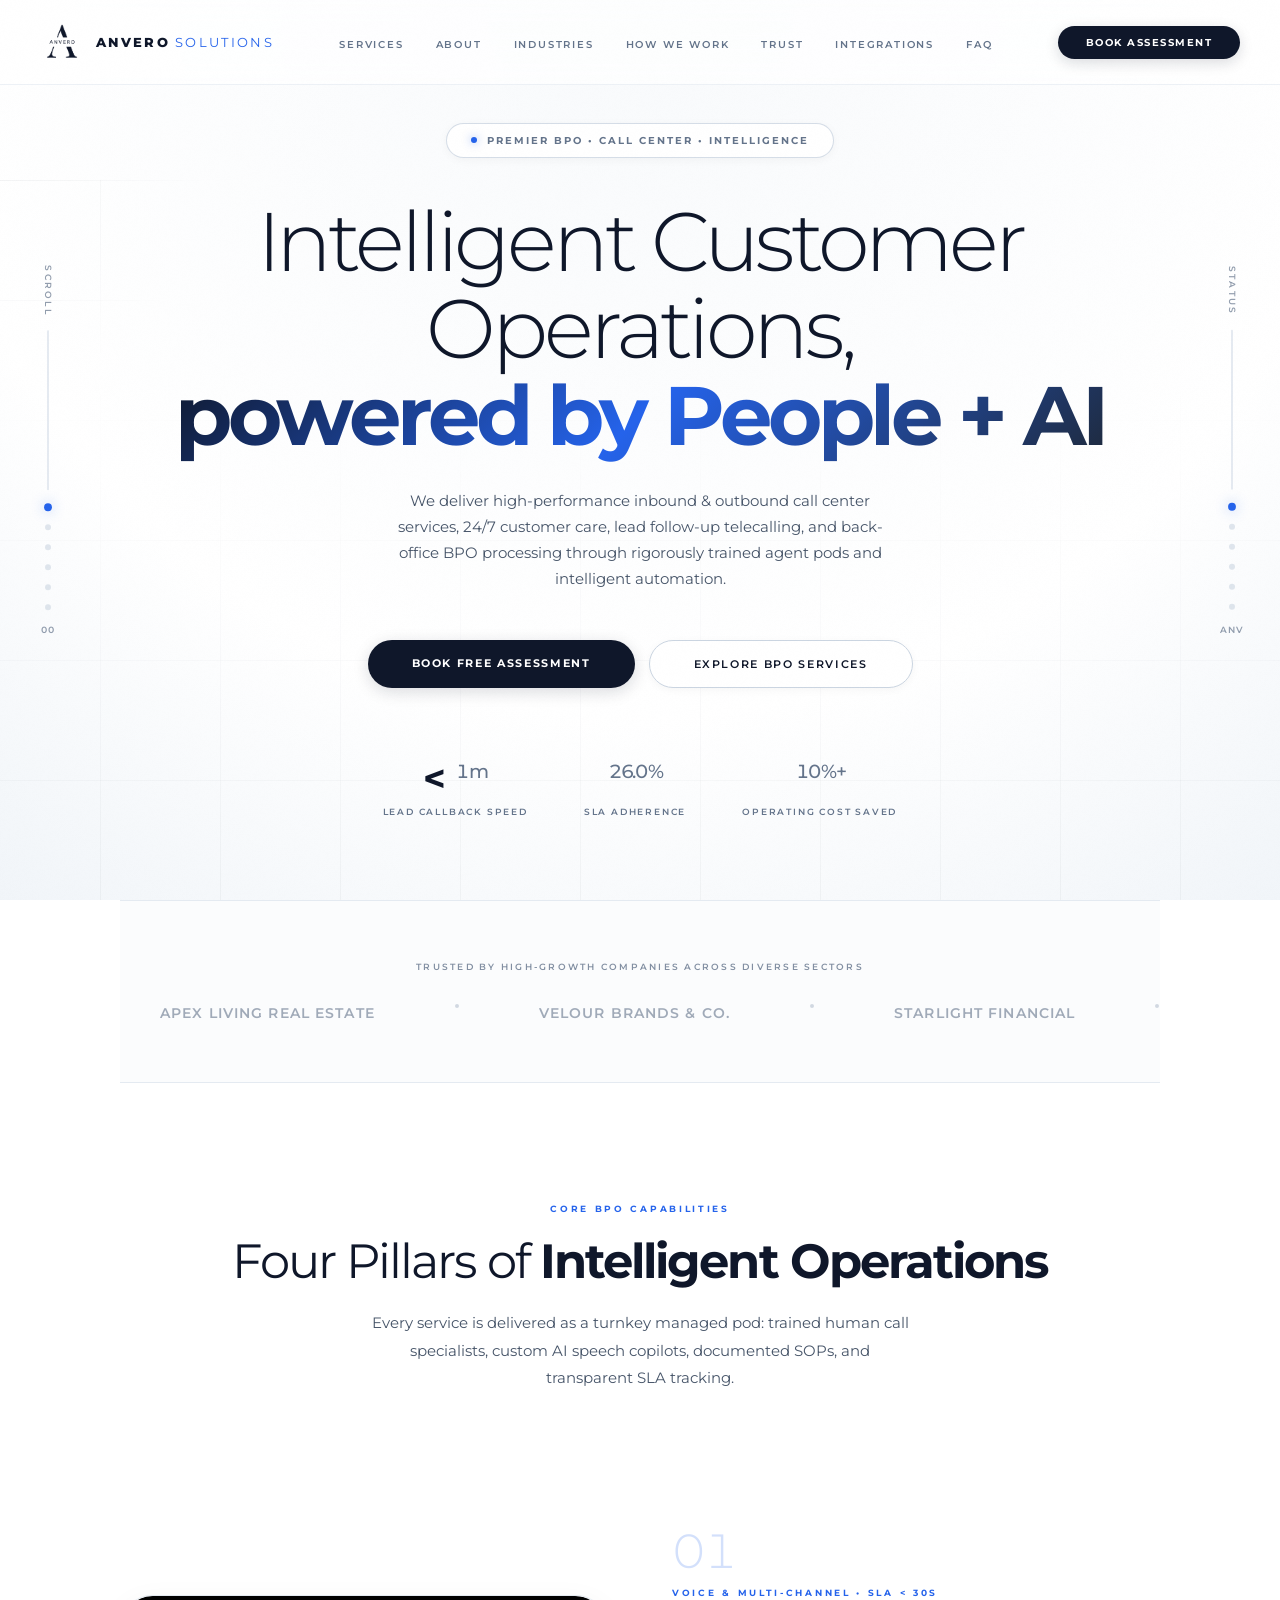
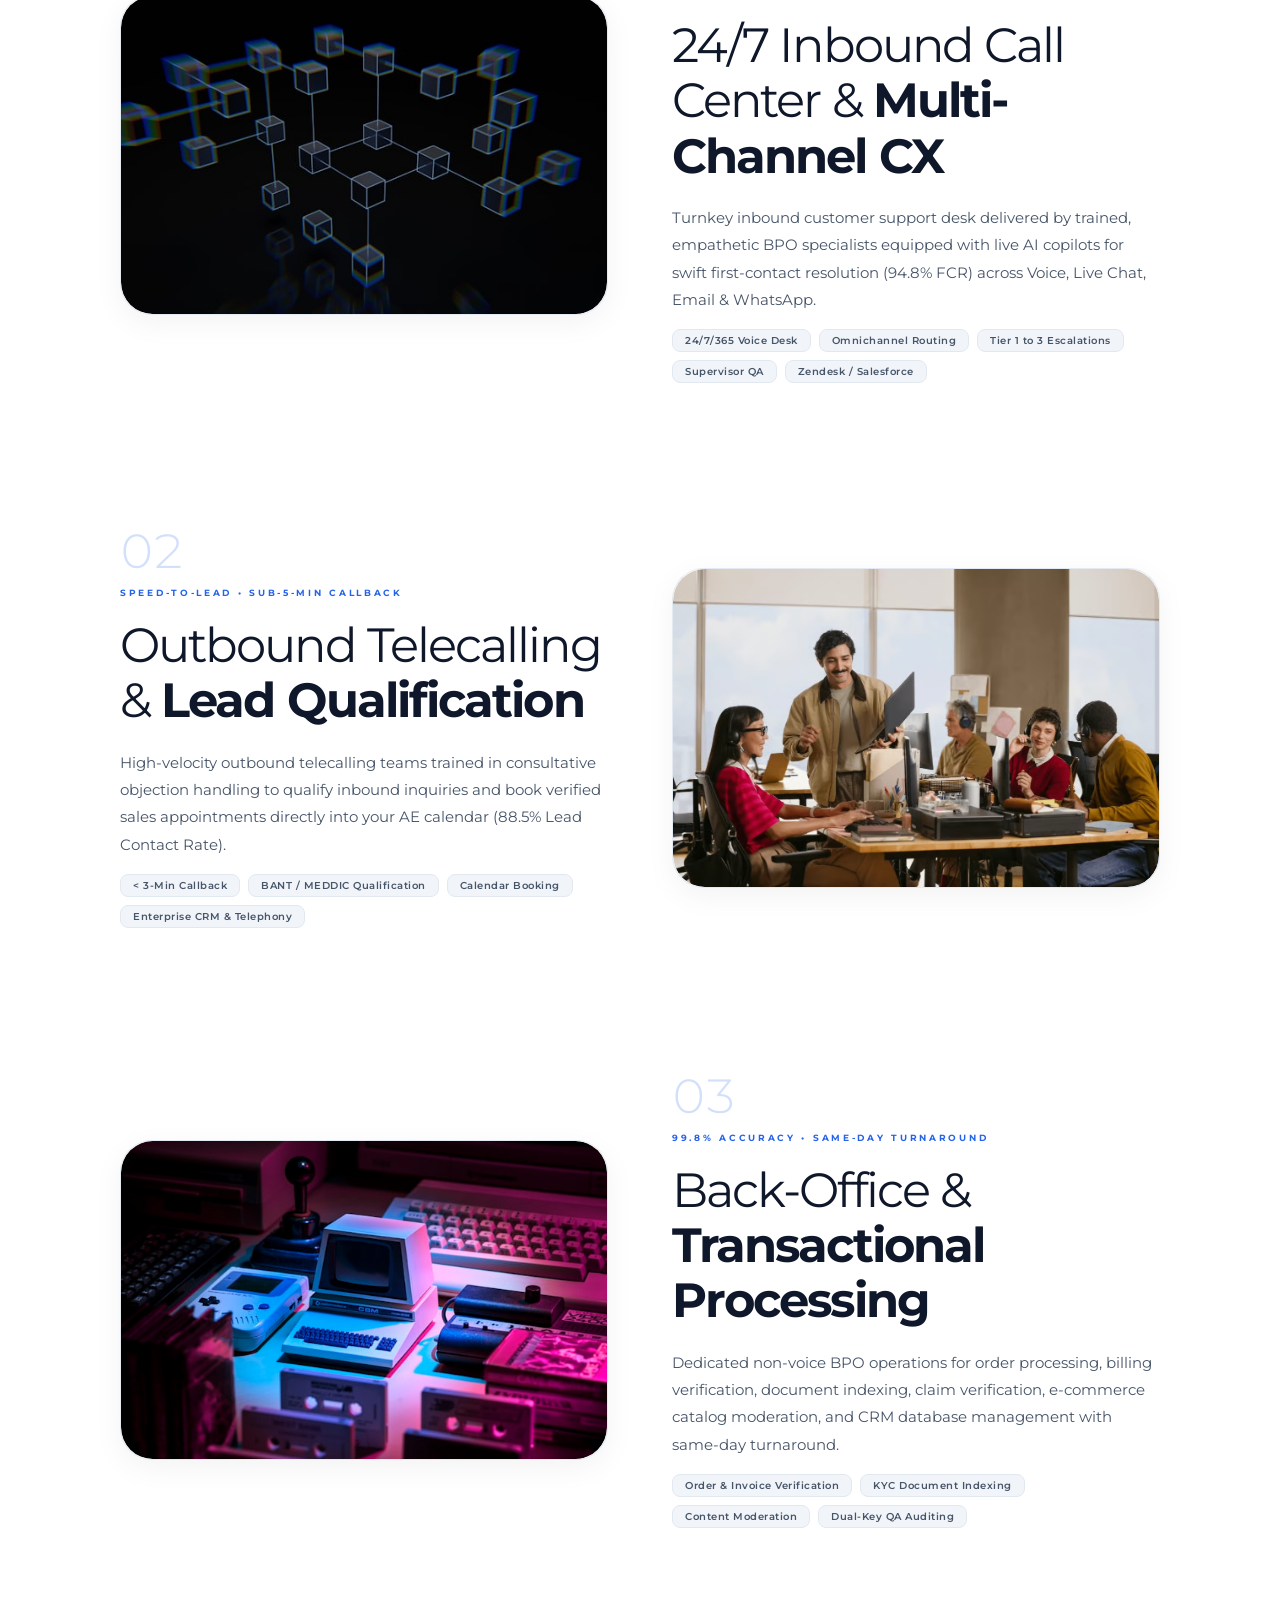
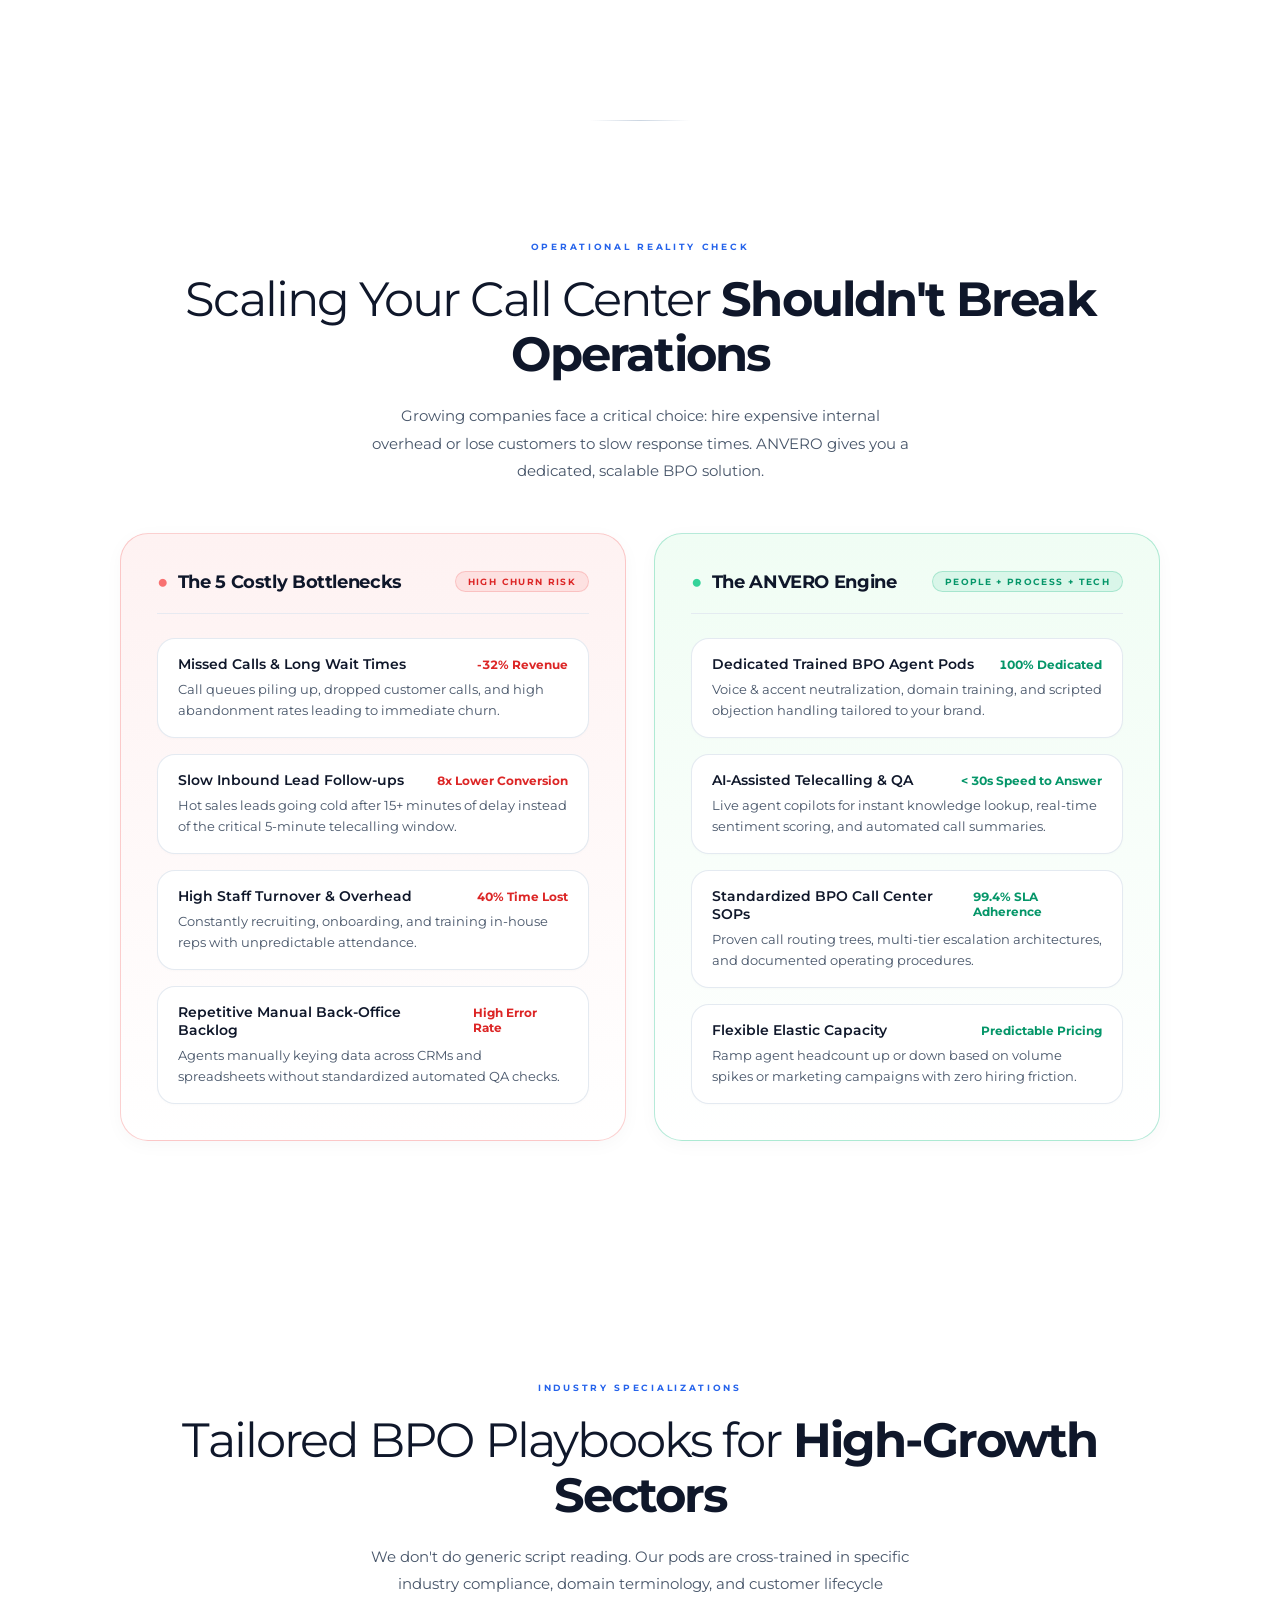
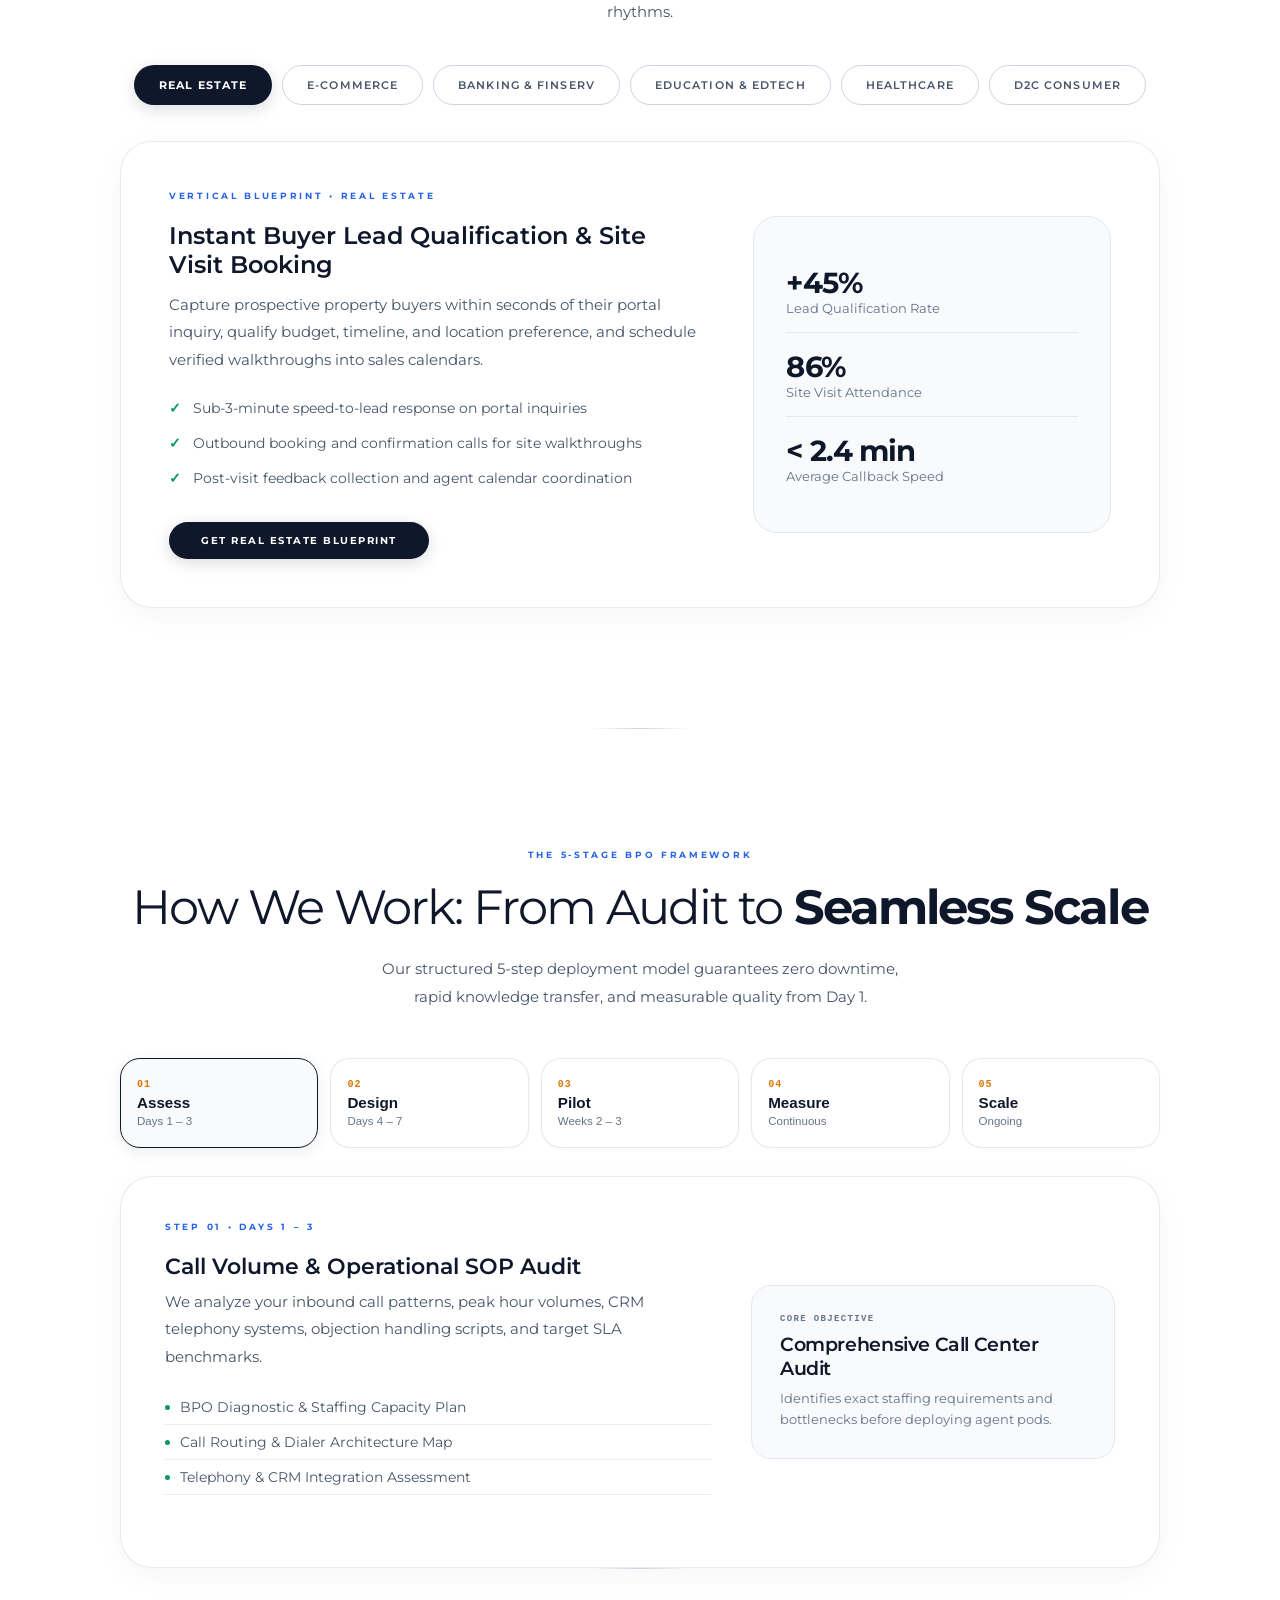
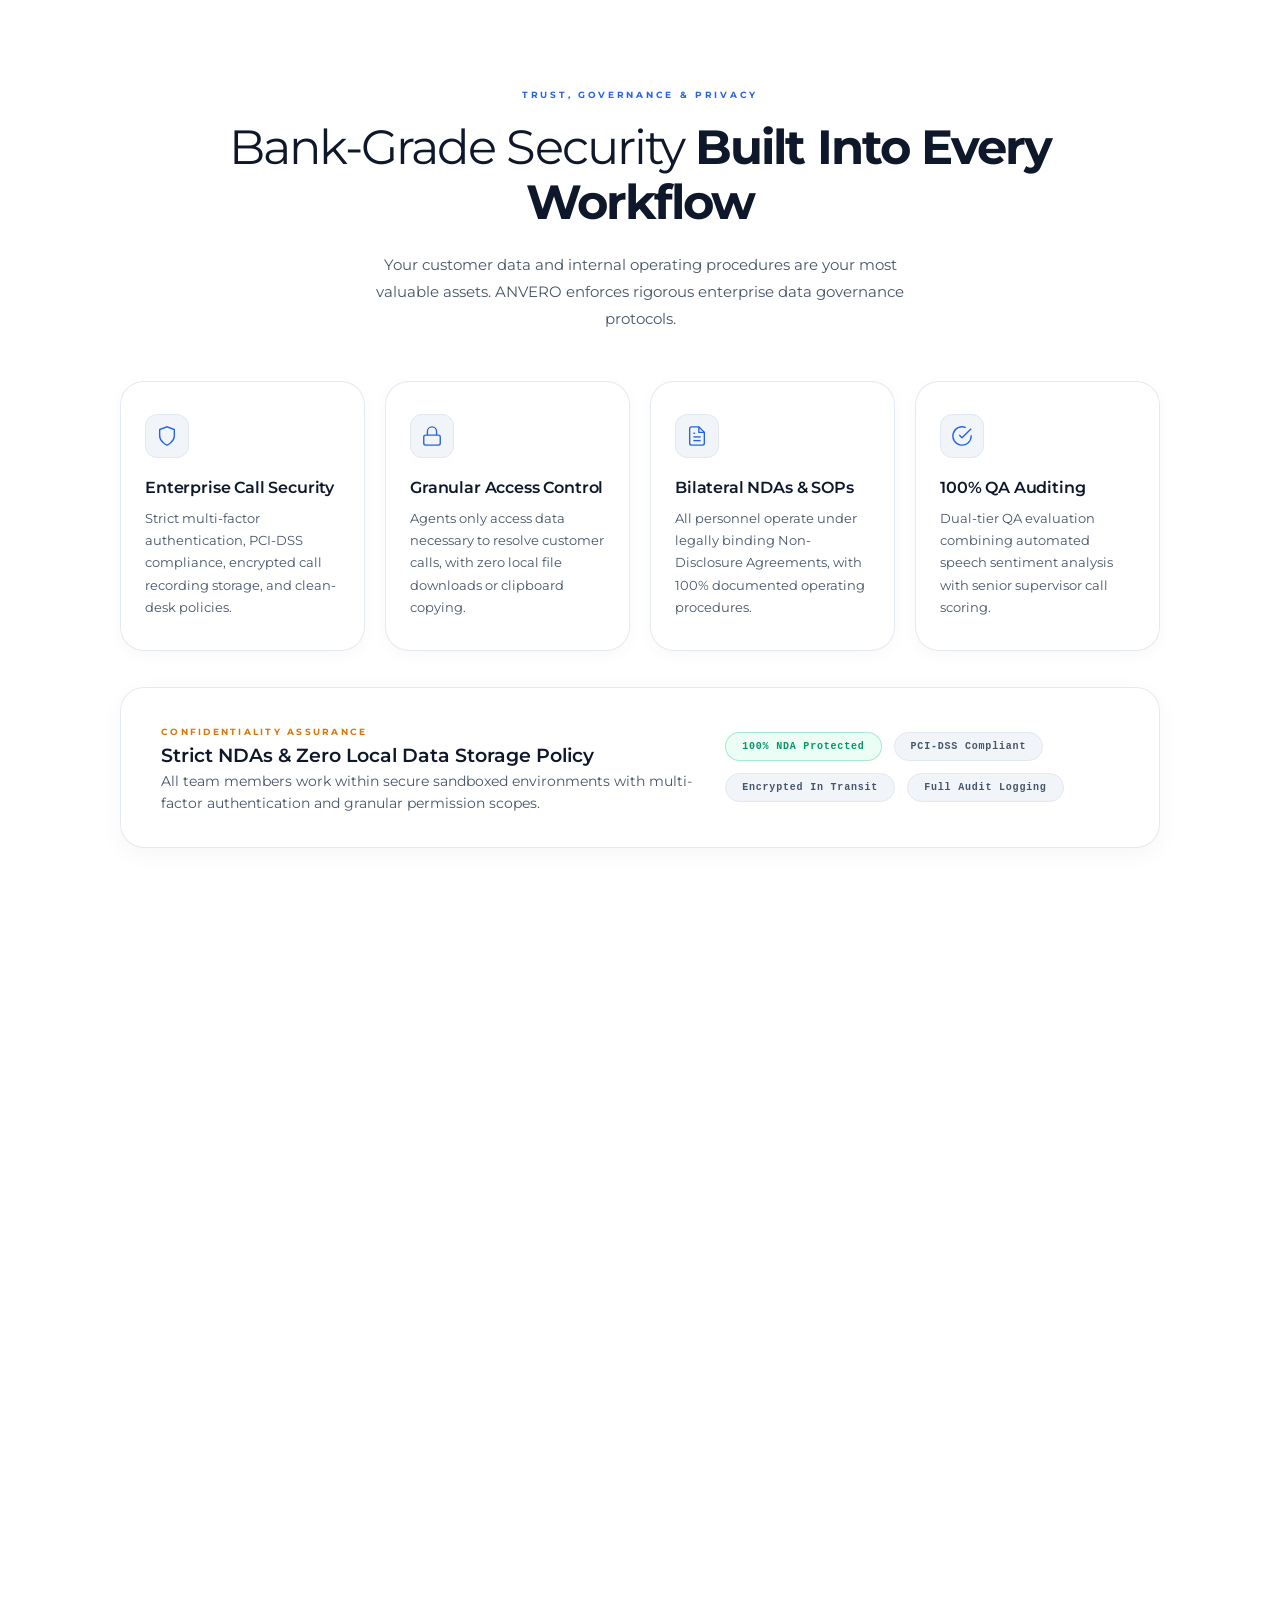
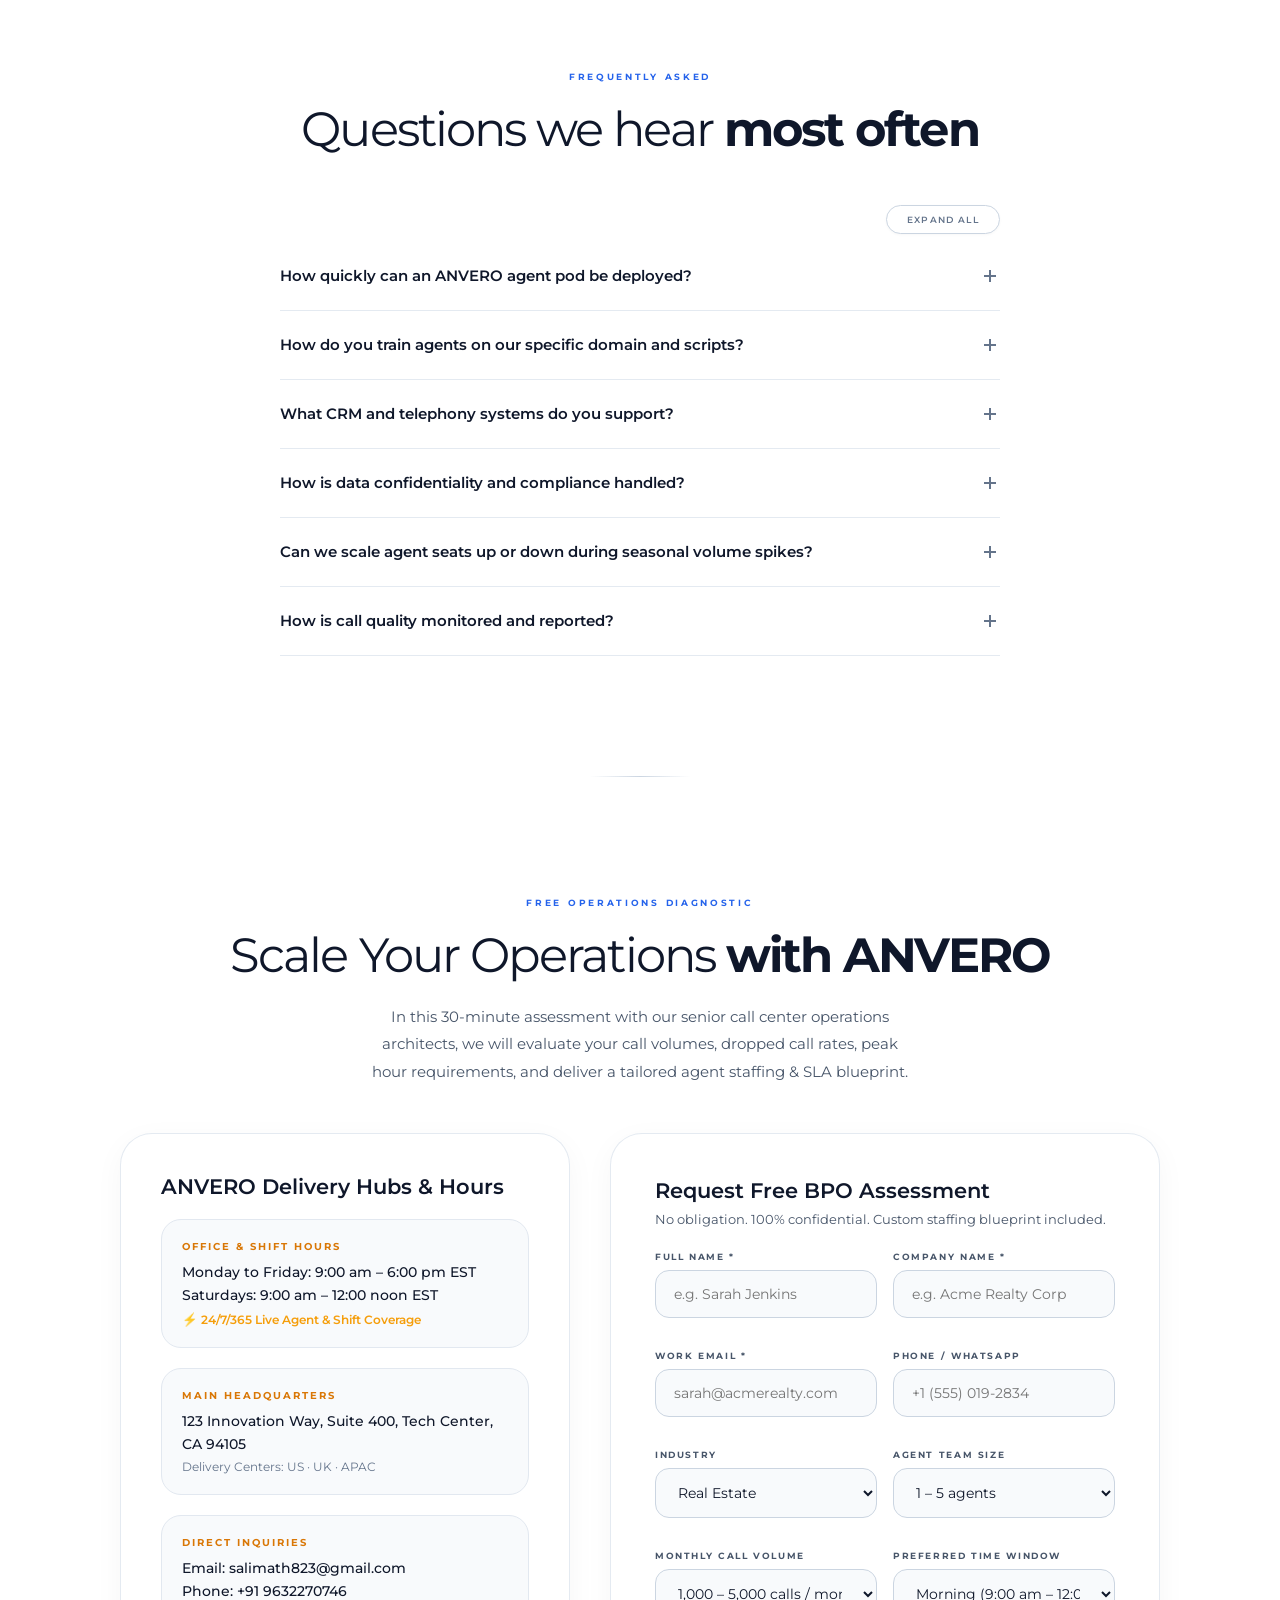
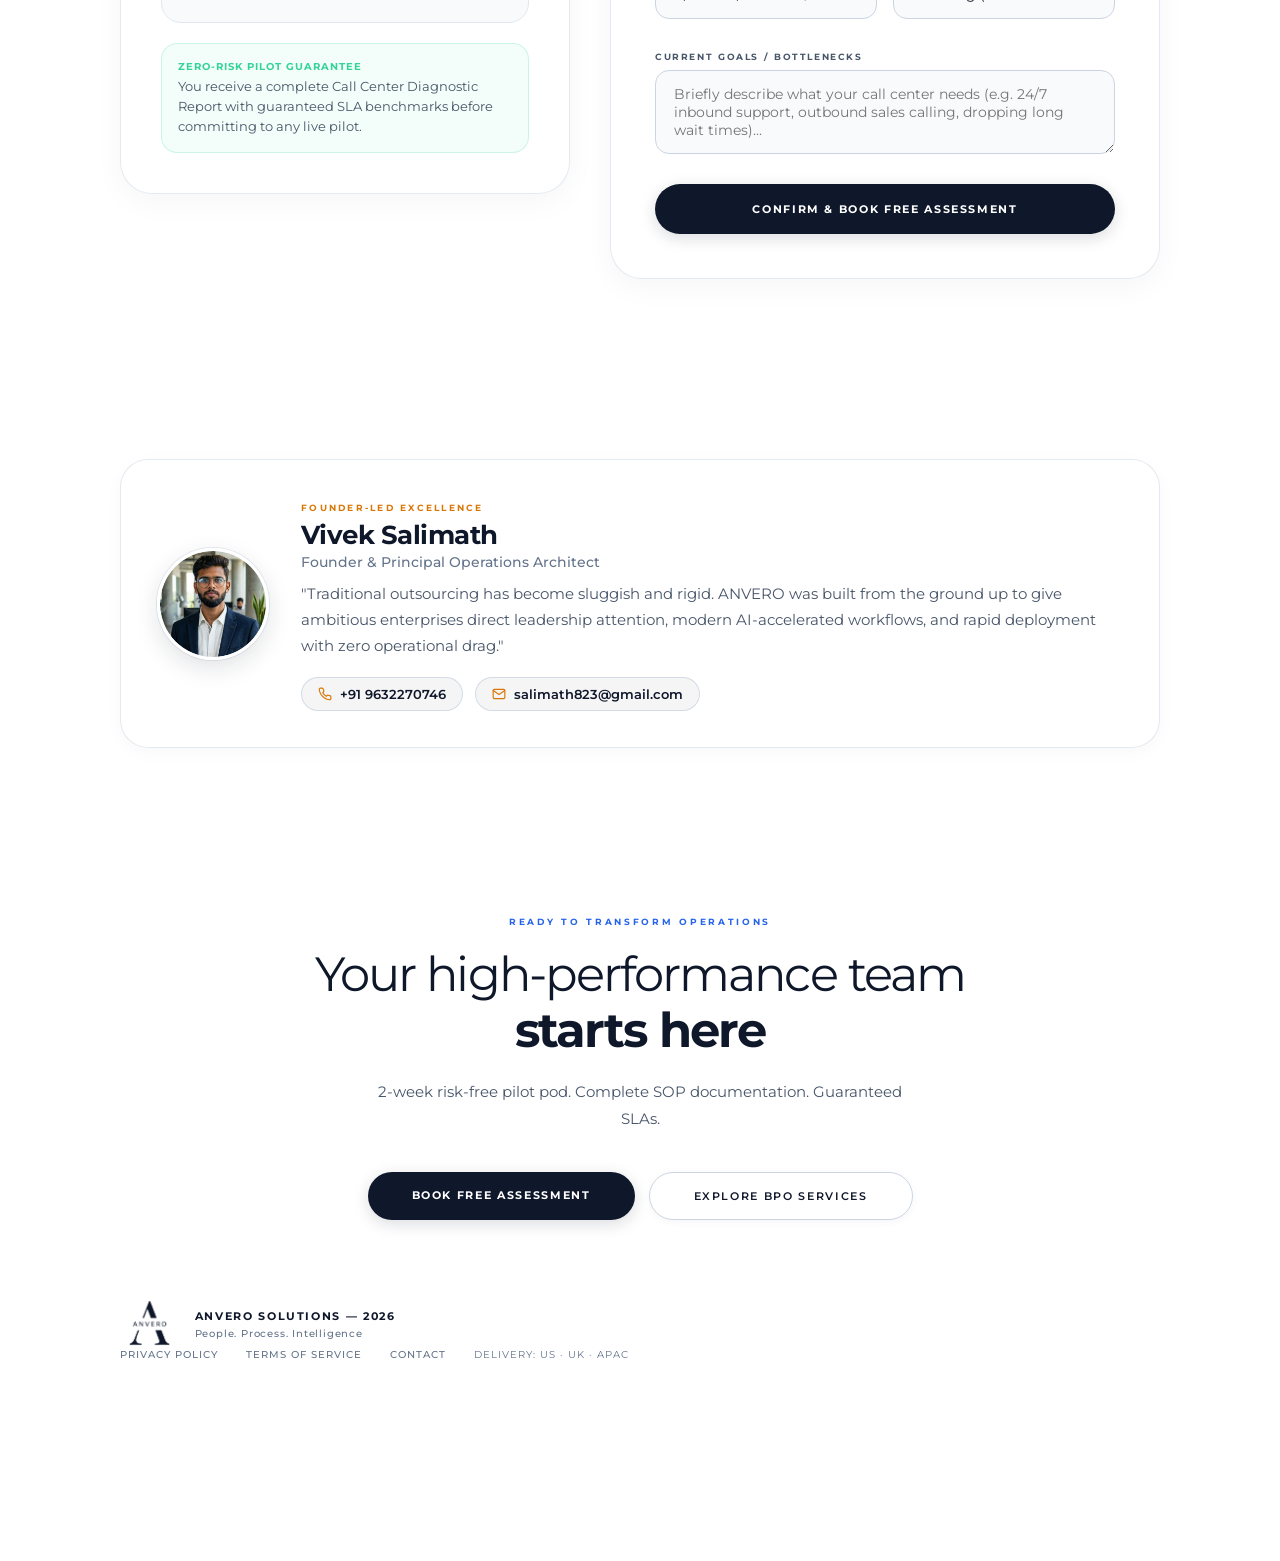
==== commit e9fceda0: "Update founder photo and contact details, update team image, and refine integrations" ====
--- a/index.html
+++ b/index.html
@@ -199,7 +199,7 @@
           <span class="tech-pill">&lt; 3-Min Callback</span>
           <span class="tech-pill">BANT / MEDDIC Qualification</span>
           <span class="tech-pill">Calendar Booking</span>
-          <span class="tech-pill">Aircall / Vicidial / HubSpot</span>
+          <span class="tech-pill">Enterprise CRM &amp; Telephony</span>
         </div>
       </div>
     </div>
@@ -758,7 +758,7 @@
   <section class="section section-center" id="integrations">
     <p class="section-tag reveal">Integrations &amp; Telephony</p>
     <h2 class="section-title reveal reveal-d1">Connects to <strong>your existing tools</strong></h2>
-    <p class="section-body reveal reveal-d2">Native integrations with the telephony platforms and CRMs your team already depends on. No middleware required.</p>
+    <p class="section-body reveal reveal-d2">Native integrations with enterprise telephony platforms and CRMs your team already depends on. No middleware required.</p>
 
     <div class="integrations-grid reveal reveal-d3">
       <div class="integration-item">
@@ -773,66 +773,6 @@
         </div>
         <div class="integration-name">Salesforce</div>
       </div>
-      <div class="integration-item">
-        <div class="integration-icon">
-          <svg width="20" height="20" viewBox="0 0 24 24" fill="none" stroke="currentColor" stroke-width="1.5"><path d="M22 16.92v3a2 2 0 0 1-2.18 2 19.79 19.79 0 0 1-8.63-3.07 19.5 19.5 0 0 1-6-6 19.79 19.79 0 0 1-3.07-8.67A2 2 0 0 1 4.11 2h3a2 2 0 0 1 2 1.72 12.84 12.84 0 0 0 .7 2.81 2 2 0 0 1-.45 2.11L8.09 9.91a16 16 0 0 0 6 6l1.27-1.27a2 2 0 0 1 2.11-.45 12.84 12.84 0 0 0 2.81.7A2 2 0 0 1 22 16.92z"/></svg>
-        </div>
-        <div class="integration-name">Aircall</div>
-      </div>
-      <div class="integration-item">
-        <div class="integration-icon">
-          <svg width="20" height="20" viewBox="0 0 24 24" fill="none" stroke="currentColor" stroke-width="1.5"><path d="M21 15a2 2 0 0 1-2 2H7l-4 4V5a2 2 0 0 1 2-2h14a2 2 0 0 1 2 2z"/></svg>
-        </div>
-        <div class="integration-name">Intercom</div>
-      </div>
-      <div class="integration-item">
-        <div class="integration-icon">
-          <svg width="20" height="20" viewBox="0 0 24 24" fill="none" stroke="currentColor" stroke-width="1.5"><path d="M12 2v20M17 5H9.5a3.5 3.5 0 0 0 0 7h5a3.5 3.5 0 0 1 0 7H6"/></svg>
-        </div>
-        <div class="integration-name">HubSpot</div>
-      </div>
-      <div class="integration-item">
-        <div class="integration-icon">
-          <svg width="20" height="20" viewBox="0 0 24 24" fill="none" stroke="currentColor" stroke-width="1.5"><path d="M12 2a10 10 0 0 1 10 10c0 5.523-4.477 10-10 10S2 17.523 2 12 6.477 2 12 2zm0 4a6 6 0 1 0 0 12 6 6 0 0 0 0-12z"/></svg>
-        </div>
-        <div class="integration-name">Freshdesk</div>
-      </div>
-      <div class="integration-item">
-        <div class="integration-icon">
-          <svg width="20" height="20" viewBox="0 0 24 24" fill="none" stroke="currentColor" stroke-width="1.5"><path d="M3 3h18v18H3z"/><path d="M3 9h18M9 3v18"/></svg>
-        </div>
-        <div class="integration-name">Vicidial</div>
-      </div>
-      <div class="integration-item">
-        <div class="integration-icon">
-          <svg width="20" height="20" viewBox="0 0 24 24" fill="none" stroke="currentColor" stroke-width="1.5"><path d="M13 2L3 14h9l-1 8 10-12h-9l1-8z"/></svg>
-        </div>
-        <div class="integration-name">Zapier</div>
-      </div>
-      <div class="integration-item">
-        <div class="integration-icon">
-          <svg width="20" height="20" viewBox="0 0 24 24" fill="none" stroke="currentColor" stroke-width="1.5"><path d="M16 16v1a2 2 0 0 1-2 2H3a2 2 0 0 1-2-2V7a2 2 0 0 1 2-2h11a2 2 0 0 1 2 2v1"/><path d="M18 8l4 4-4 4"/></svg>
-        </div>
-        <div class="integration-name">Make.com</div>
-      </div>
-      <div class="integration-item">
-        <div class="integration-icon">
-          <svg width="20" height="20" viewBox="0 0 24 24" fill="none" stroke="currentColor" stroke-width="1.5"><path d="M3 18v-6a9 9 0 0 1 18 0v6"/><path d="M21 19a2 2 0 0 1-2 2h-1a2 2 0 0 1-2-2v-3a2 2 0 0 1 2-2h3zM3 19a2 2 0 0 0 2 2h1a2 2 0 0 0 2-2v-3a2 2 0 0 0-2-2H3z"/></svg>
-        </div>
-        <div class="integration-name">Talkdesk</div>
-      </div>
-      <div class="integration-item">
-        <div class="integration-icon">
-          <svg width="20" height="20" viewBox="0 0 24 24" fill="none" stroke="currentColor" stroke-width="1.5"><circle cx="12" cy="12" r="10"/><path d="m4.93 4.93 4.24 4.24"/><path d="m14.83 9.17 4.24-4.24"/><path d="m14.83 14.83 4.24 4.24"/><path d="m9.17 14.83-4.24 4.24"/></svg>
-        </div>
-        <div class="integration-name">Twilio</div>
-      </div>
-      <div class="integration-item">
-        <div class="integration-icon">
-          <svg width="20" height="20" viewBox="0 0 24 24" fill="none" stroke="currentColor" stroke-width="1.5"><rect x="2" y="2" width="20" height="8" rx="2"/><rect x="2" y="14" width="20" height="8" rx="2"/><circle cx="6" cy="6" r="1"/><circle cx="6" cy="18" r="1"/></svg>
-        </div>
-        <div class="integration-name">AWS Cloud</div>
-      </div>
     </div>
   </section>
 
@@ -860,7 +800,7 @@
 
       <div class="faq-item">
         <button class="faq-question">What CRM and telephony systems do you support?<span class="faq-icon"></span></button>
-        <div class="faq-answer"><div class="faq-answer-inner">We support all major platforms including Zendesk, Salesforce Service Cloud, HubSpot, Intercom, Freshdesk, Talkdesk, Aircall, Vicidial, Kixie, Twilio, and custom internal portals. Our team works directly within your environment with zero data leakage.</div></div>
+        <div class="faq-answer"><div class="faq-answer-inner">We support all major enterprise platforms including Zendesk, Salesforce Service Cloud, and custom internal portals. Our team works directly within your environment with zero data leakage.</div></div>
       </div>
 
       <div class="faq-item">
@@ -910,8 +850,8 @@
 
         <div class="info-block">
           <div class="info-block-title">Direct Inquiries</div>
-          <div class="info-block-text">Email: contact@anvero.com</div>
-          <div class="info-block-text">Phone: +1 (800) 550-ANVR</div>
+          <div class="info-block-text">Email: <a href="mailto:salimath823@gmail.com" style="color: var(--ivory); font-weight: 500; text-decoration: none;">salimath823@gmail.com</a></div>
+          <div class="info-block-text">Phone: <a href="tel:+919632270746" style="color: var(--ivory); font-weight: 500; text-decoration: none;">+91 9632270746</a></div>
         </div>
 
         <div style="padding: 16px; border-radius: 16px; background: rgba(52, 211, 153, 0.06); border: 1px solid rgba(52, 211, 153, 0.2);">
@@ -1009,8 +949,8 @@
   <!-- ═══ FOUNDER SPOTLIGHT ═══ -->
   <section class="section" id="founder" style="padding: 60px 0 0;">
     <div class="founder-box reveal">
-      <div class="founder-avatar-wrap" aria-label="Founder photo placeholder">
-        <!-- Photo placeholder: keep blank for later addition -->
+      <div class="founder-avatar-wrap" aria-label="Vivek Salimath">
+        <img src="images/vivek-salimath.jpg" alt="Vivek Salimath - Founder &amp; Principal Operations Architect">
       </div>
       <div>
         <span class="founder-tag">Founder-Led Excellence</span>
@@ -1019,6 +959,16 @@
         <p class="founder-bio">
           "Traditional outsourcing has become sluggish and rigid. ANVERO was built from the ground up to give ambitious enterprises direct leadership attention, modern AI-accelerated workflows, and rapid deployment with zero operational drag."
         </p>
+        <div class="founder-contact-row">
+          <a href="tel:+919632270746" class="founder-contact-badge">
+            <svg width="14" height="14" viewBox="0 0 24 24" fill="none" stroke="currentColor" stroke-width="2" stroke-linecap="round" stroke-linejoin="round"><path d="M22 16.92v3a2 2 0 0 1-2.18 2 19.79 19.79 0 0 1-8.63-3.07 19.5 19.5 0 0 1-6-6 19.79 19.79 0 0 1-3.07-8.67A2 2 0 0 1 4.11 2h3a2 2 0 0 1 2 1.72 12.84 12.84 0 0 0 .7 2.81 2 2 0 0 1-.45 2.11L8.09 9.91a16 16 0 0 0 6 6l1.27-1.27a2 2 0 0 1 2.11-.45 12.84 12.84 0 0 0 2.81.7A2 2 0 0 1 22 16.92z"></path></svg>
+            +91 9632270746
+          </a>
+          <a href="mailto:salimath823@gmail.com" class="founder-contact-badge">
+            <svg width="14" height="14" viewBox="0 0 24 24" fill="none" stroke="currentColor" stroke-width="2" stroke-linecap="round" stroke-linejoin="round"><path d="M4 4h16c1.1 0 2 .9 2 2v12c0 1.1-.9 2-2 2H4c-1.1 0-2-.9-2-2V6c0-1.1.9-2 2-2z"></path><polyline points="22,6 12,13 2,6"></polyline></svg>
+            salimath823@gmail.com
+          </a>
+        </div>
       </div>
     </div>
   </section>
--- a/templatemo-621-luminary-style.css
+++ b/templatemo-621-luminary-style.css
@@ -573,11 +573,16 @@
    INTEGRATIONS
    ══════════════════════════════════ */
 .integrations-grid {
-  display: grid; grid-template-columns: repeat(6, 1fr); gap: 16px; margin-top: 56px;
+  display: flex;
+  justify-content: center;
+  flex-wrap: wrap;
+  gap: 20px;
+  margin-top: 56px;
 }
 .integration-item {
   background: #FFFFFF; border: 1px solid rgba(226, 232, 240, 0.9);
-  border-radius: 20px; padding: 28px 16px; text-align: center;
+  border-radius: 20px; padding: 28px 24px; text-align: center;
+  min-width: 160px;
   box-shadow: 0 2px 10px rgba(0, 0, 0, 0.02);
   transition: transform 0.6s var(--silk-ease), border-color 0.6s var(--silk-ease), box-shadow 0.6s var(--silk-ease);
 }
@@ -789,22 +794,24 @@
   align-items: center;
 }
 .founder-avatar-wrap {
-  width: 96px;
-  height: 96px;
+  width: 112px;
+  height: 112px;
   border-radius: 50%;
   background: linear-gradient(135deg, #F1F5F9, #E2E8F0);
-  border: 2px solid #E2E8F0;
+  border: 3px solid #FFFFFF;
   display: flex;
   align-items: center;
   justify-content: center;
   position: relative;
   overflow: hidden;
-  box-shadow: 0 4px 14px rgba(0,0,0,0.05);
+  box-shadow: 0 8px 24px rgba(15, 23, 42, 0.12), 0 0 0 1px rgba(226, 232, 240, 0.8);
+  flex-shrink: 0;
 }
 .founder-avatar-wrap img {
   width: 100%;
   height: 100%;
   object-fit: cover;
+  object-position: center 20%;
   border-radius: inherit;
 }
 .founder-initials {
@@ -840,6 +847,42 @@
   font-weight: 400;
   line-height: 1.75;
   color: var(--slate-light);
+}
+.founder-contact-row {
+  display: flex;
+  flex-wrap: wrap;
+  gap: 12px;
+  align-items: center;
+  margin-top: 18px;
+}
+.founder-contact-badge {
+  display: inline-flex;
+  align-items: center;
+  gap: 8px;
+  padding: 8px 16px;
+  border-radius: 999px;
+  background: rgba(15, 23, 42, 0.04);
+  border: 1px solid rgba(203, 213, 225, 0.8);
+  color: var(--ivory);
+  font-size: 0.84rem;
+  font-weight: 600;
+  text-decoration: none;
+  transition: all 0.25s ease;
+}
+.founder-contact-badge:hover {
+  background: #0F172A;
+  color: #FFFFFF;
+  border-color: #0F172A;
+  transform: translateY(-2px);
+  box-shadow: 0 4px 12px rgba(15, 23, 42, 0.15);
+}
+.founder-contact-badge svg {
+  flex-shrink: 0;
+  color: #D97706;
+  transition: color 0.2s ease;
+}
+.founder-contact-badge:hover svg {
+  color: #F59E0B;
 }
 
 /* Operational Reality Check / Comparison */
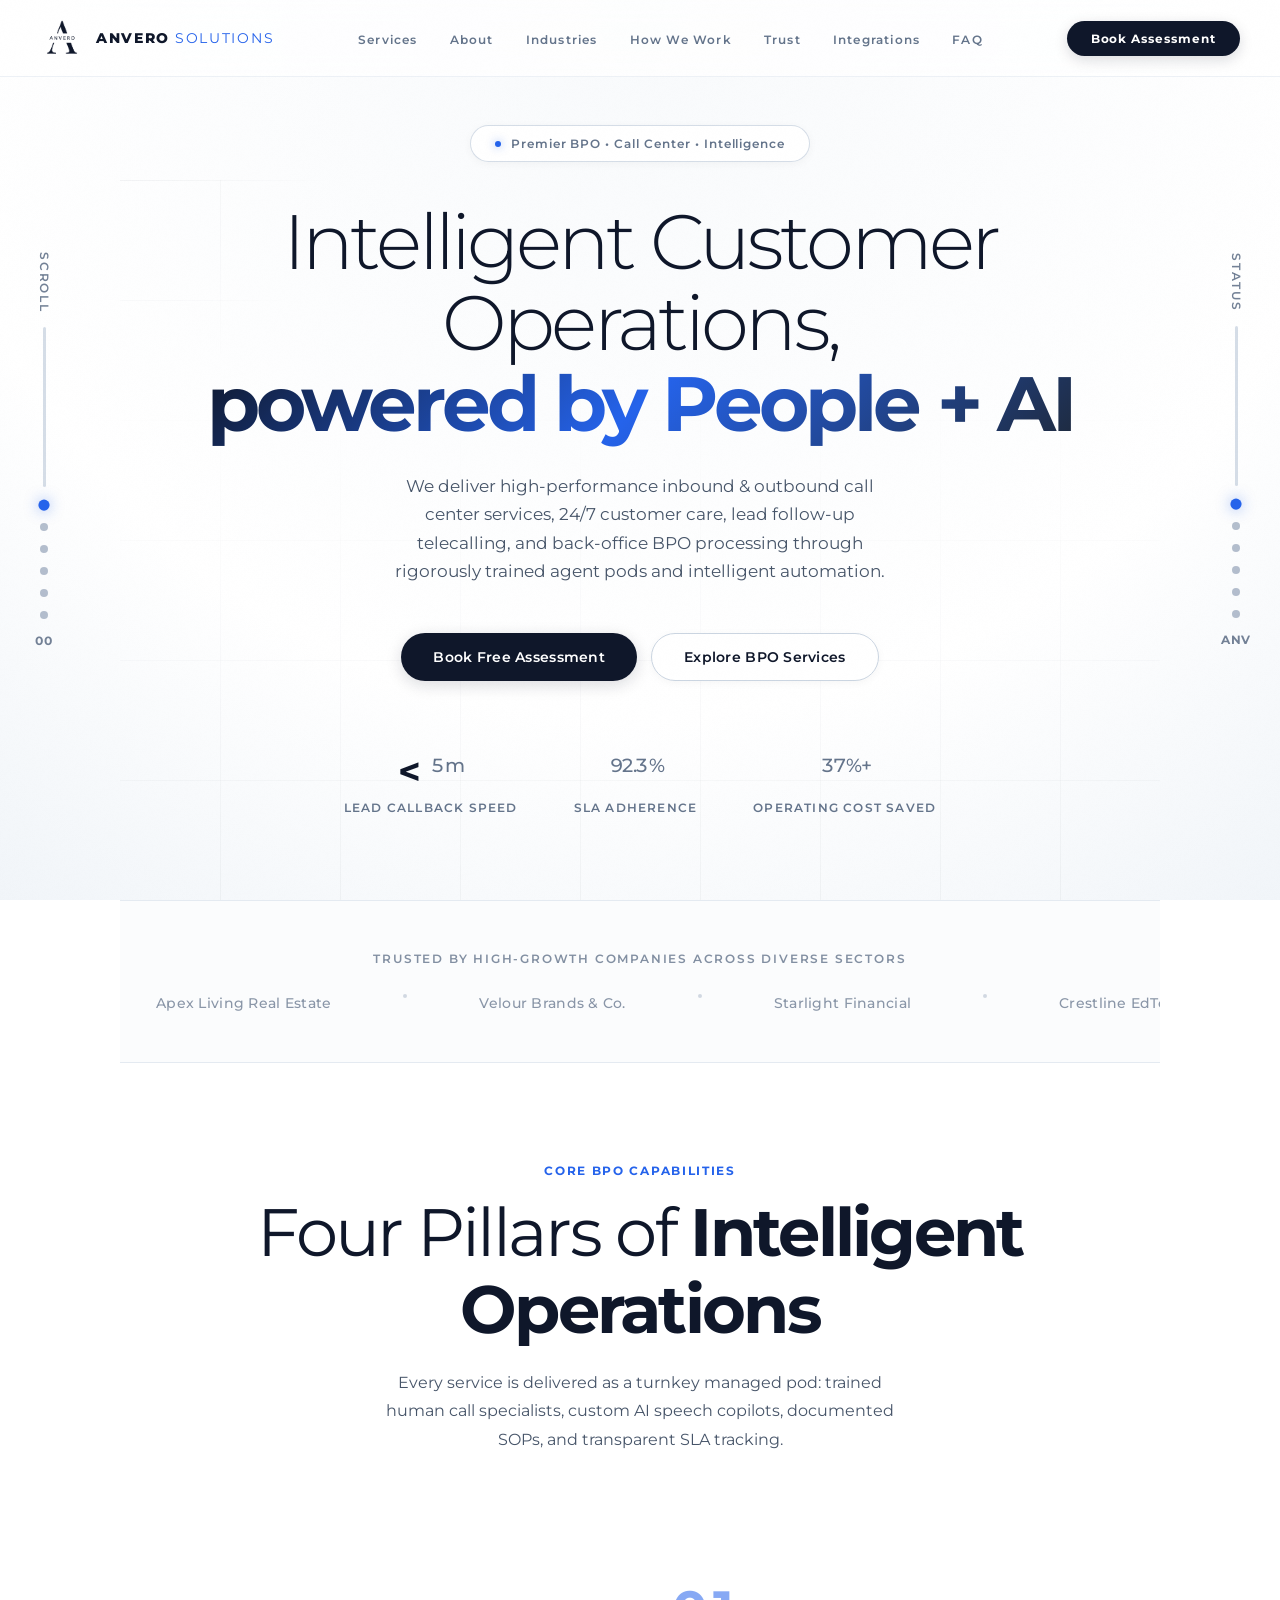
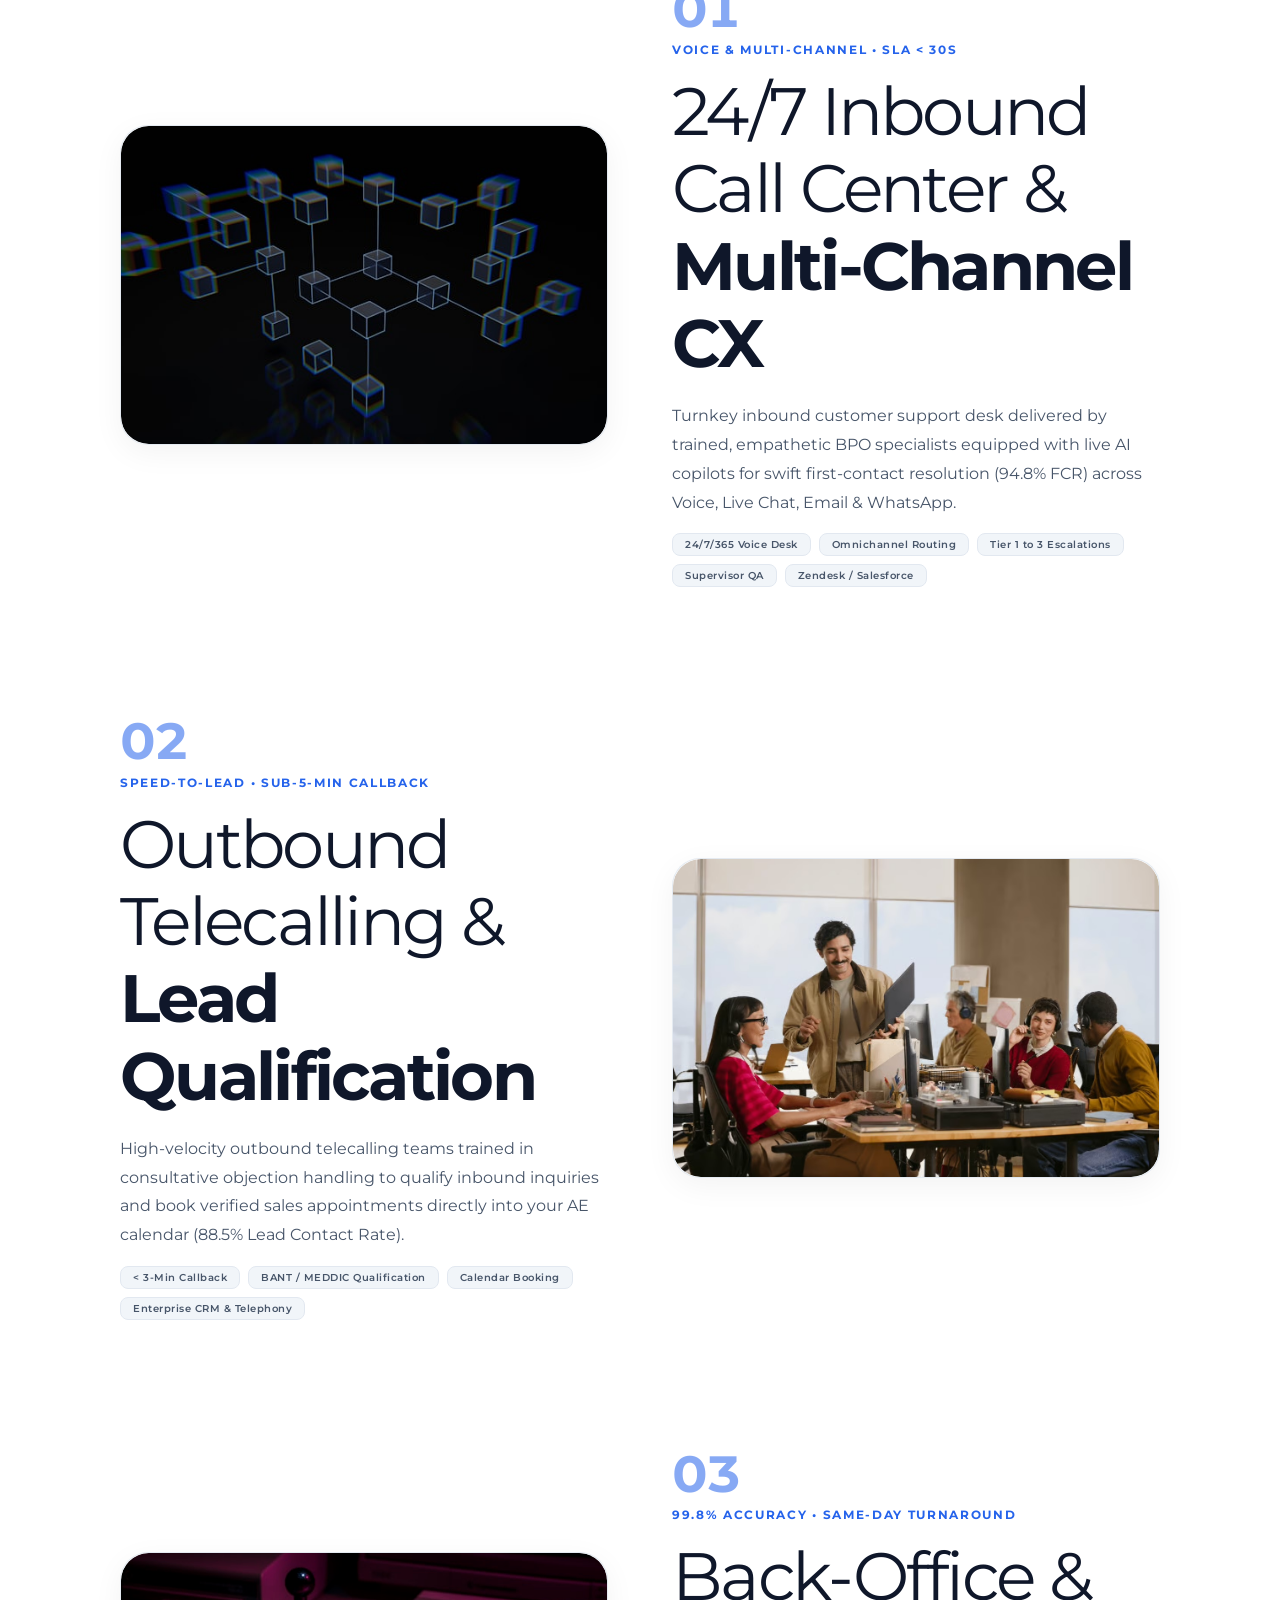
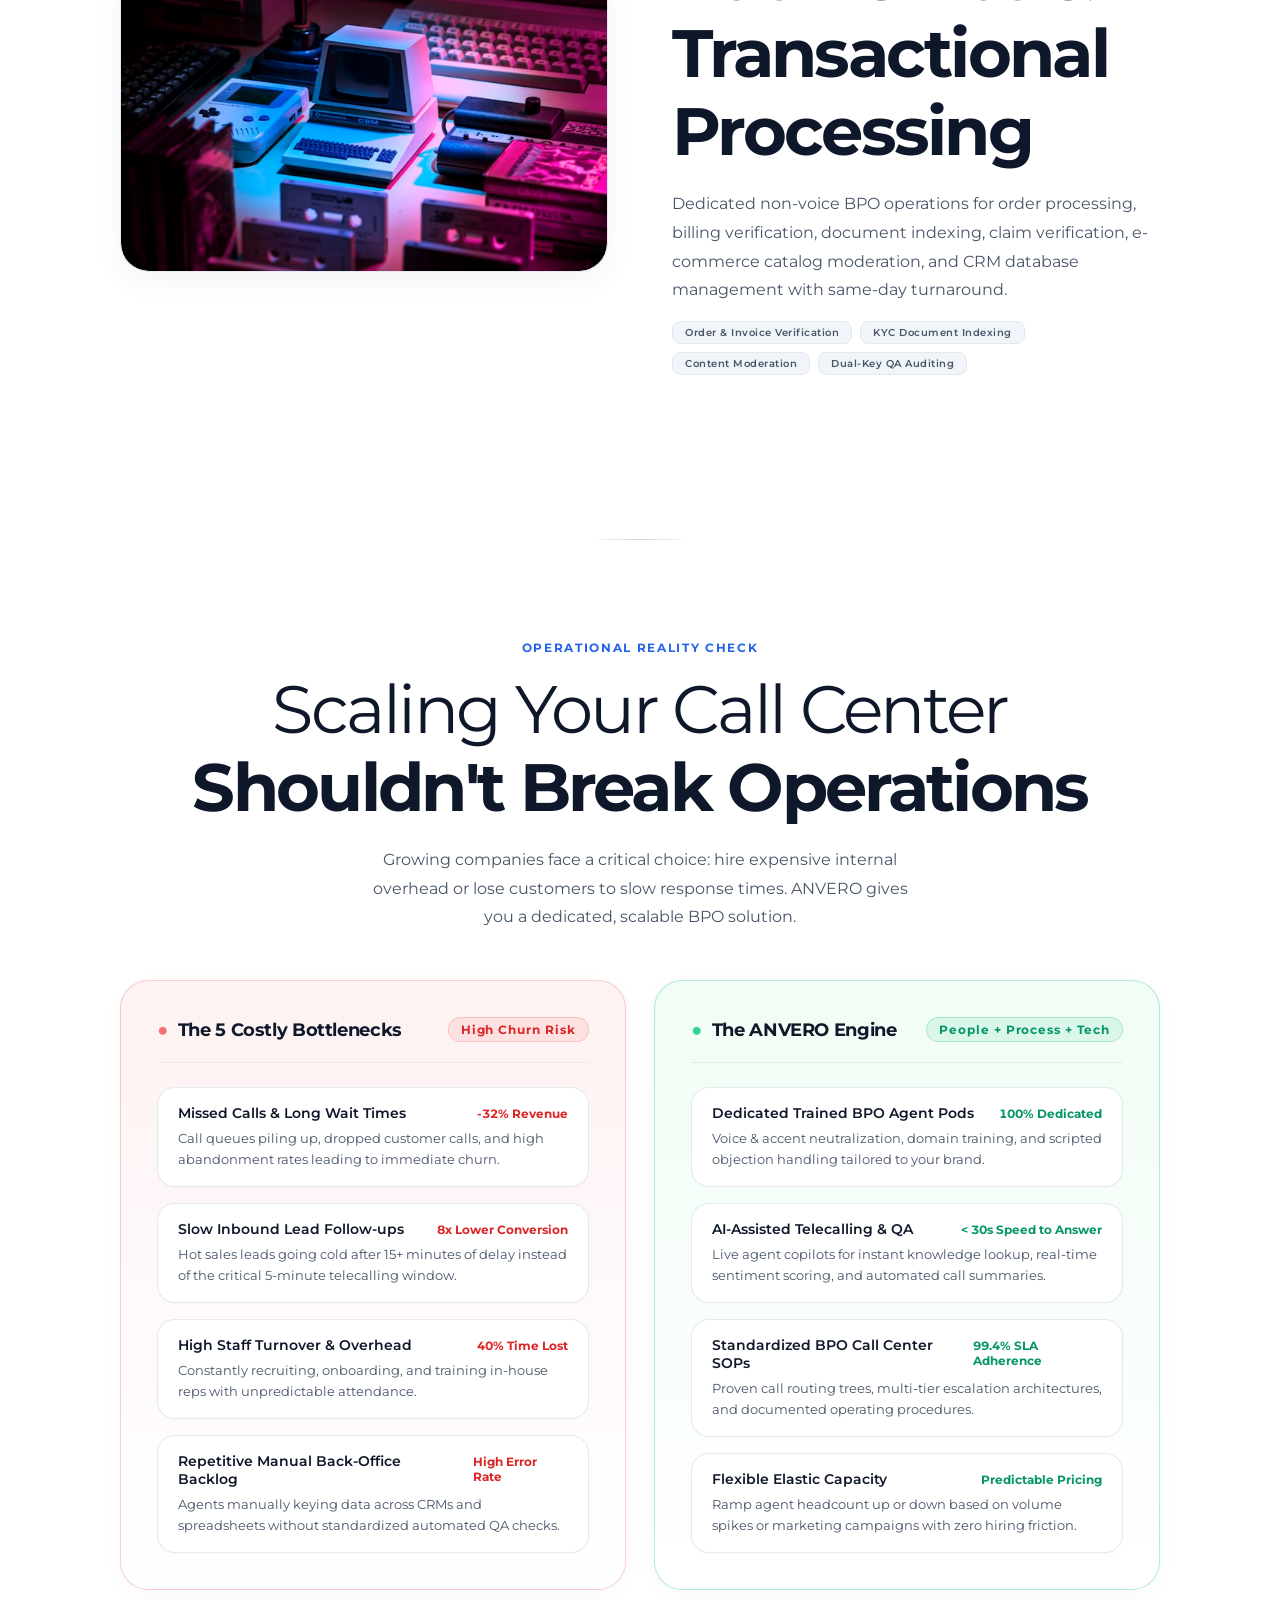
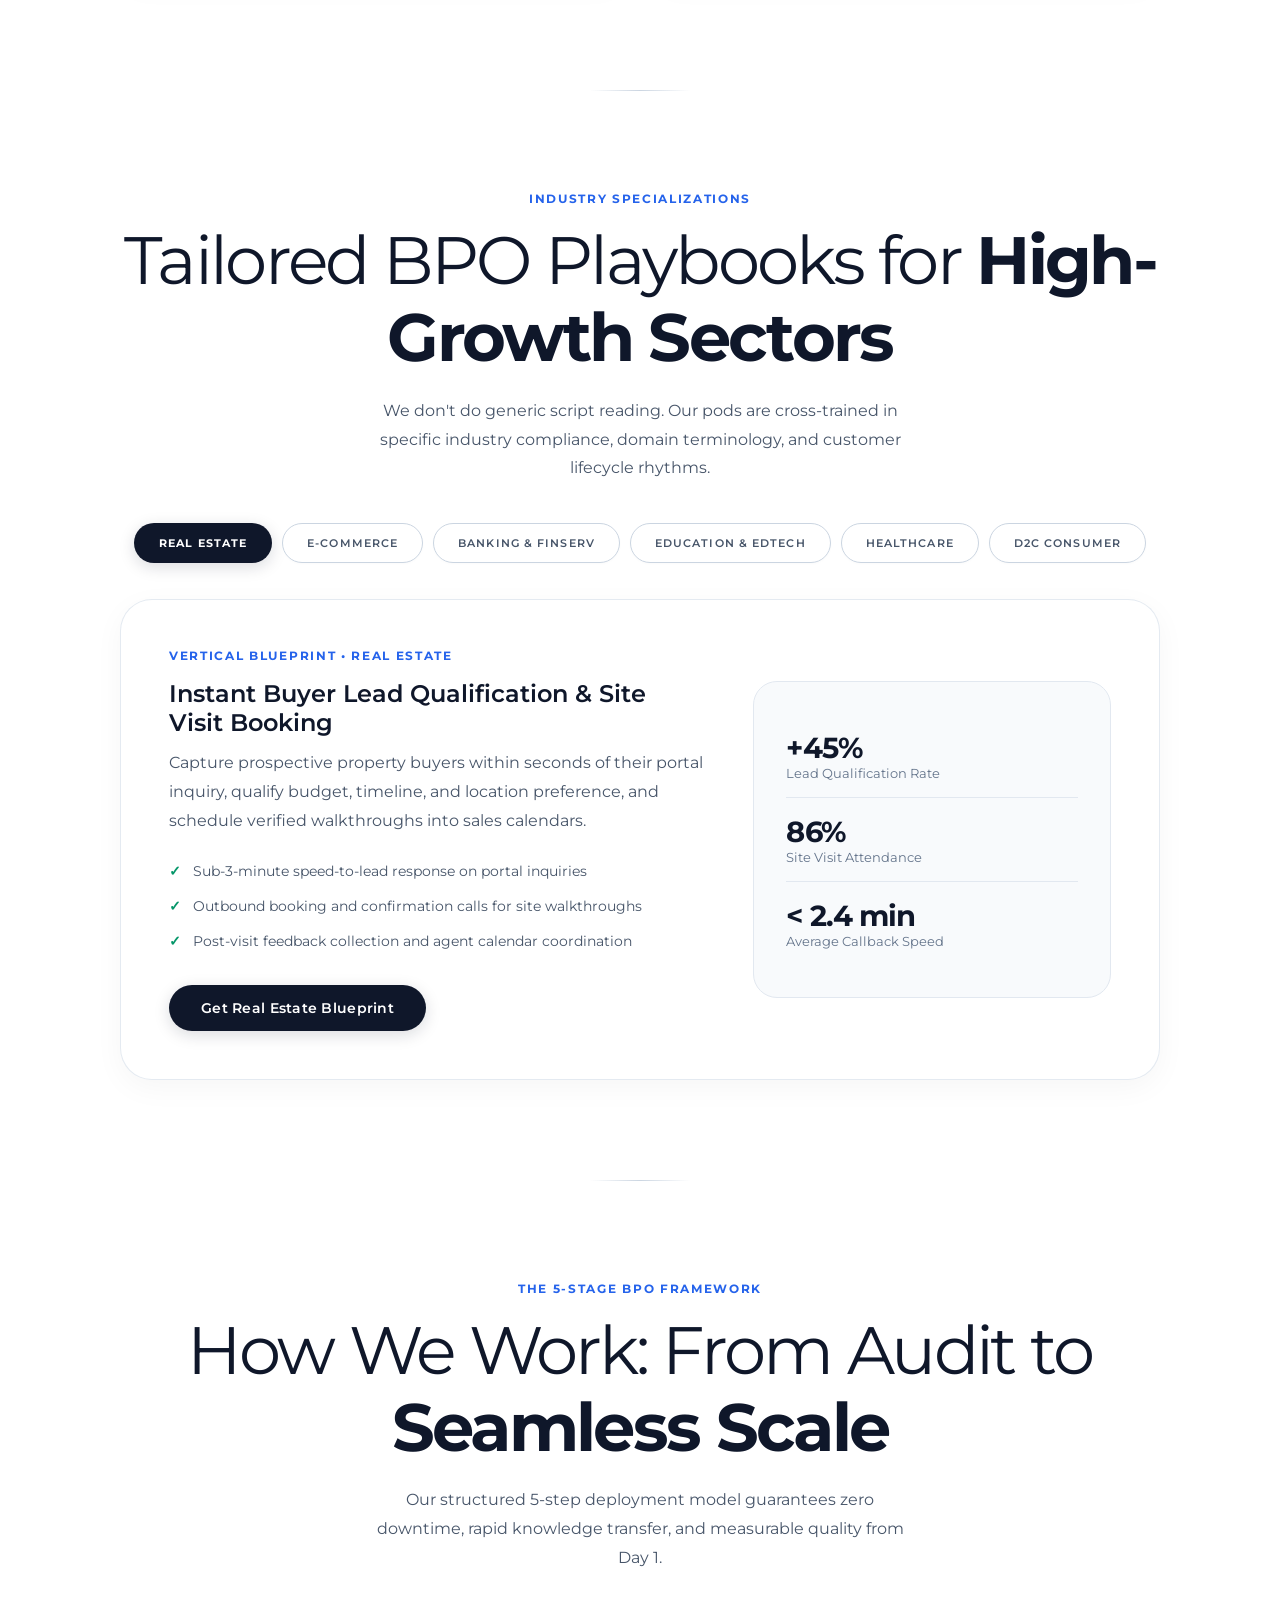
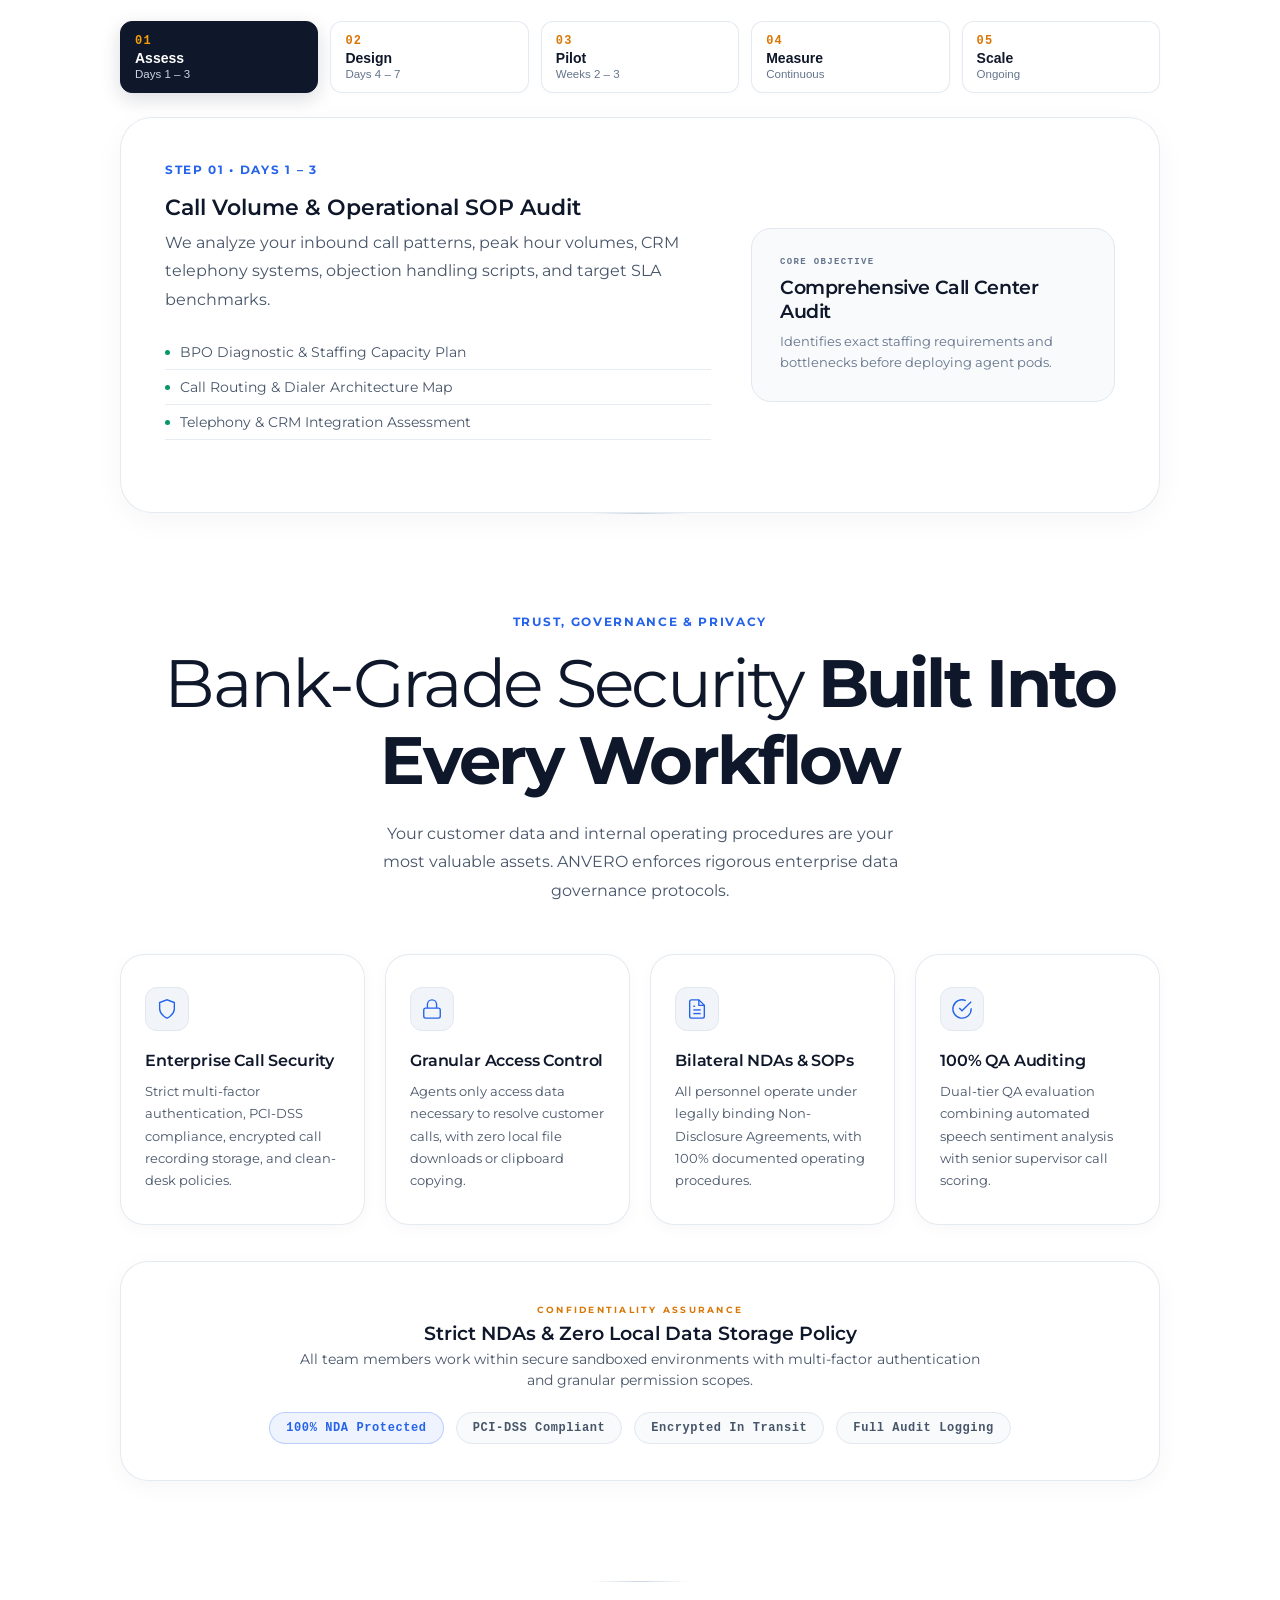
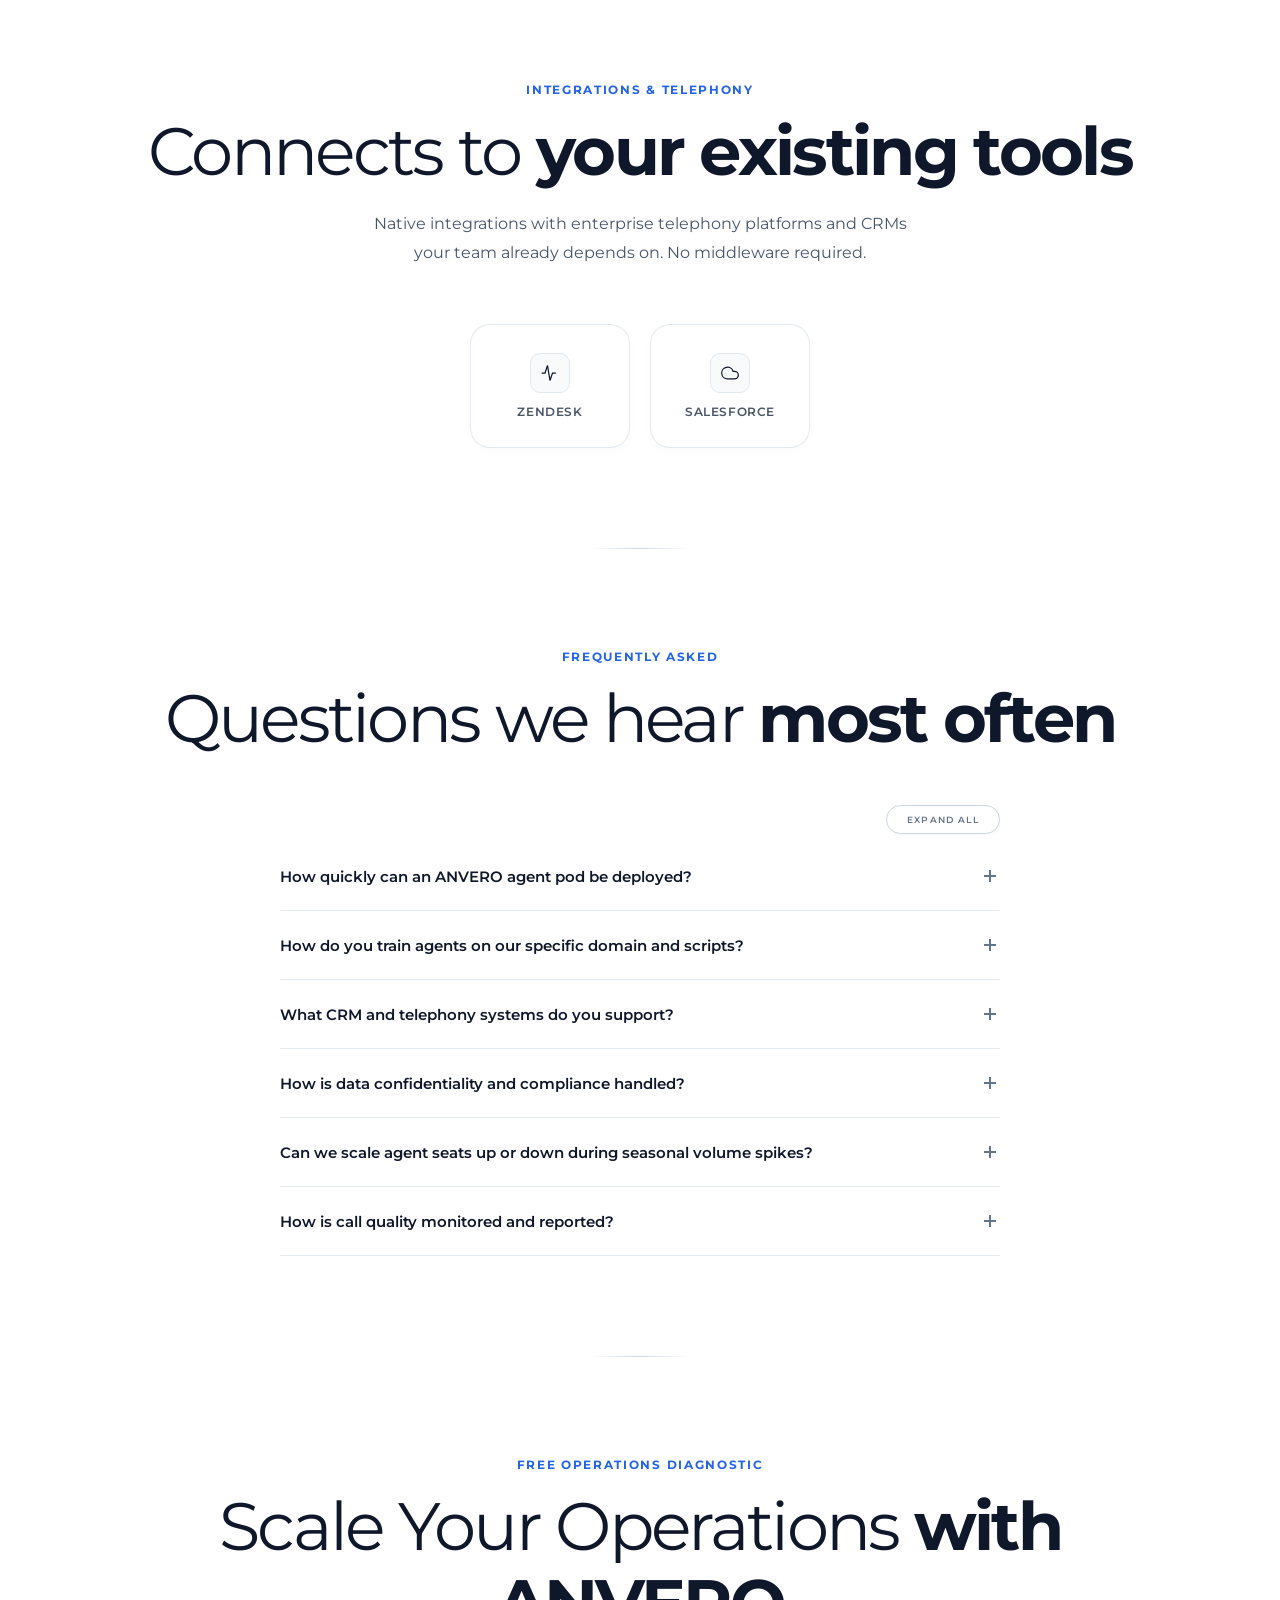
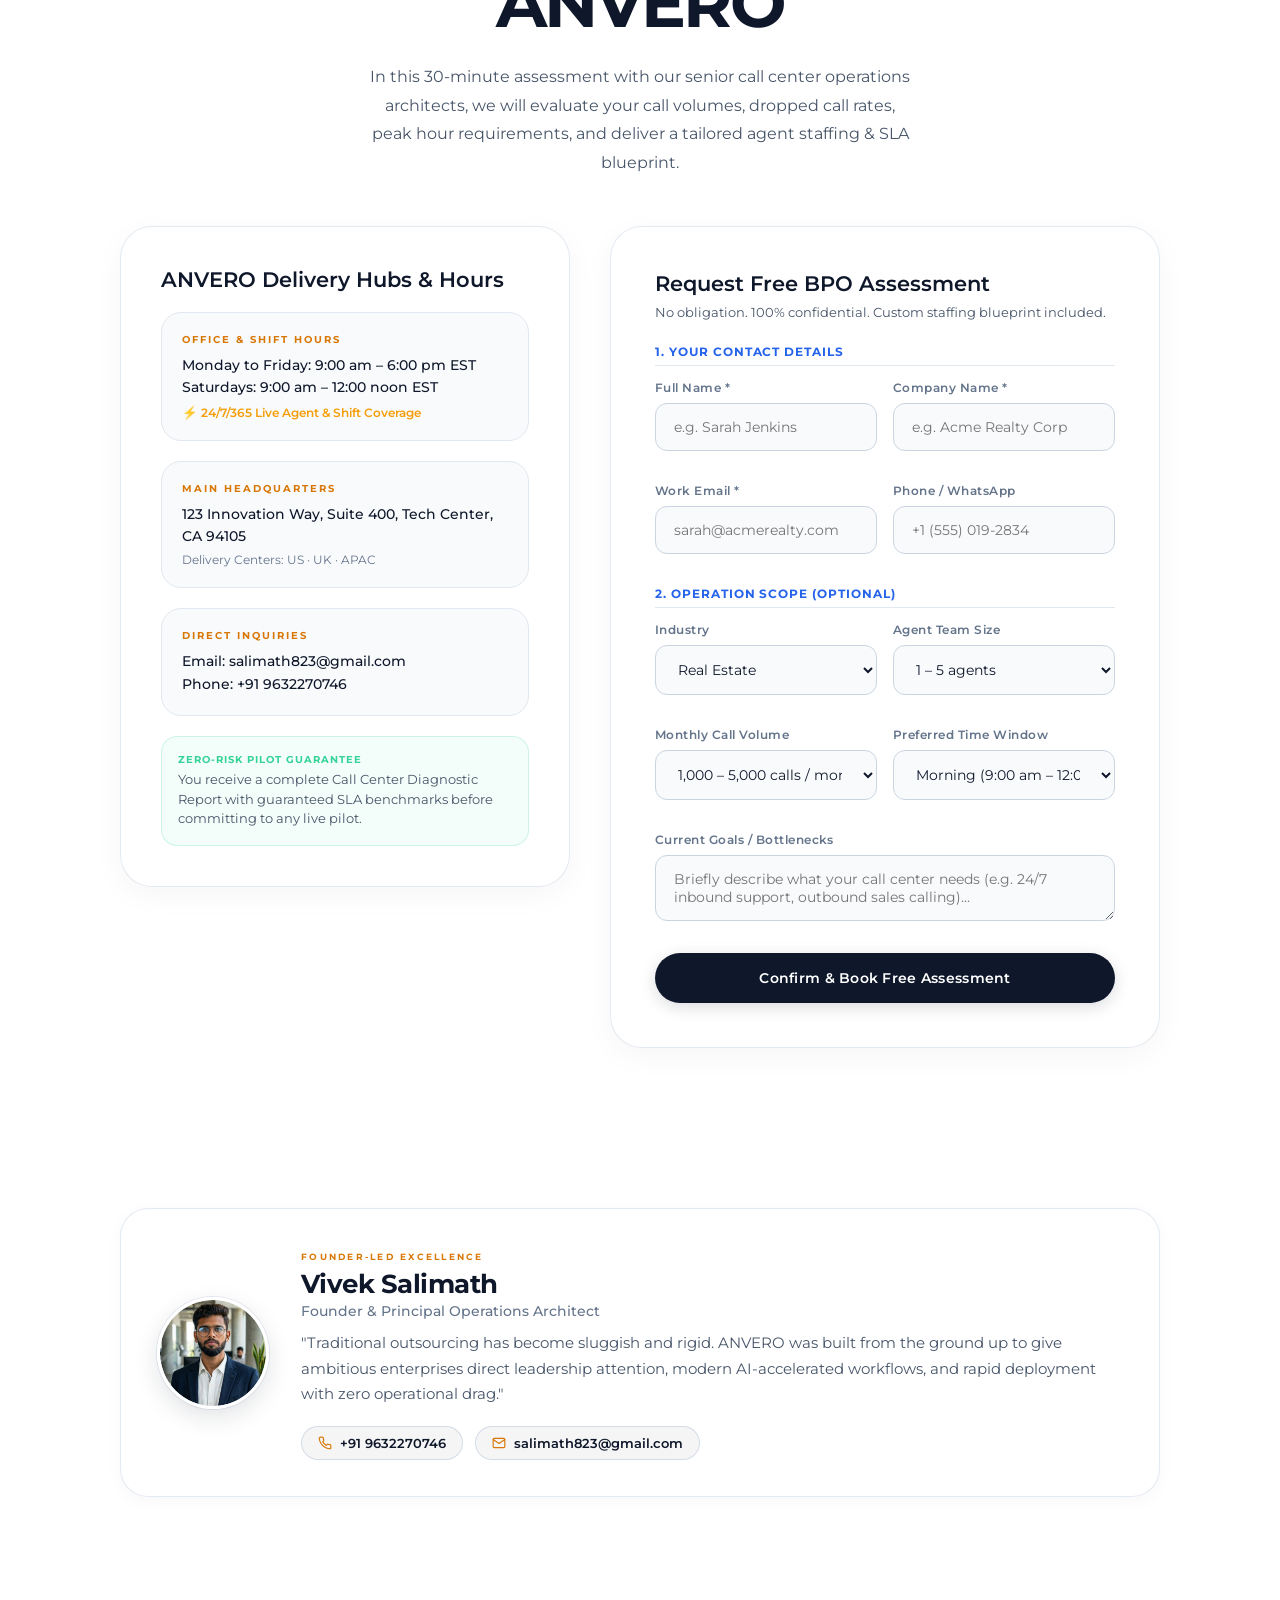
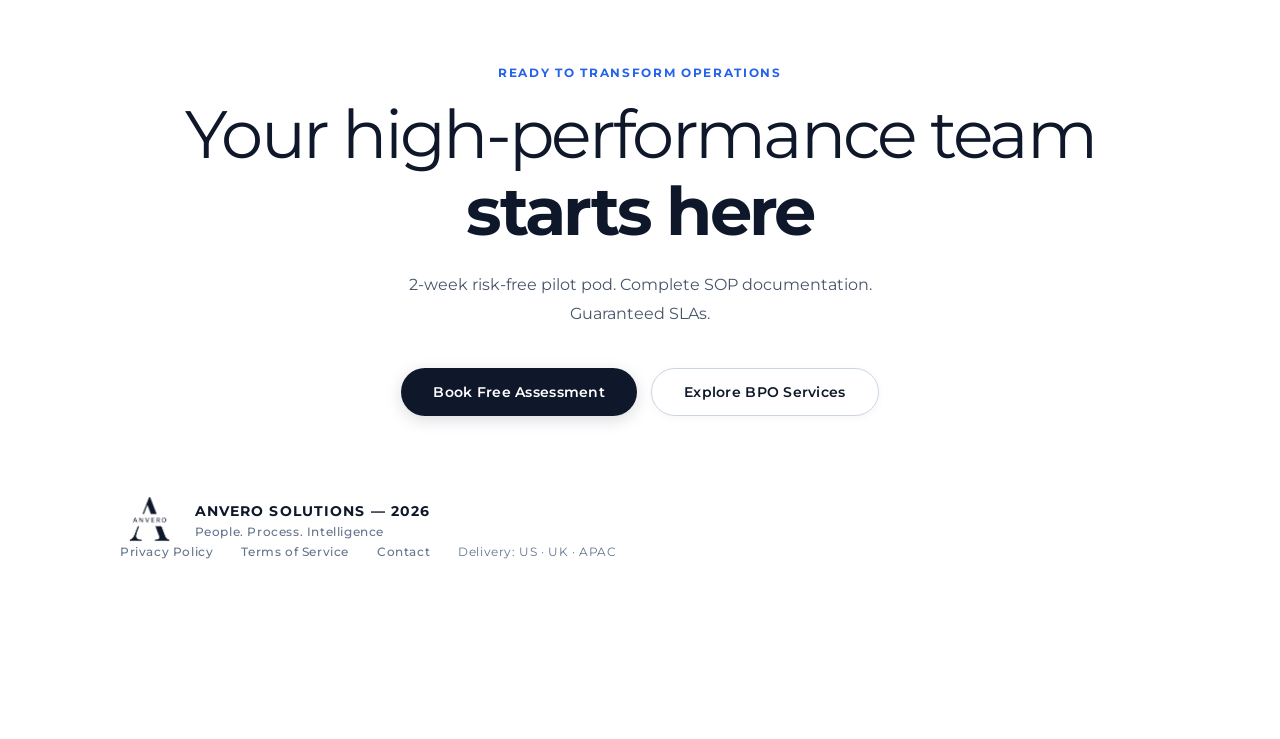
==== commit 77b174fa: "Fix 19 usability heuristics issues: type scale, corner radii, buttons, micro-typography, horizontal " ====
--- a/index.html
+++ b/index.html
@@ -168,7 +168,7 @@
       </div>
       <div class="feature-content">
         <div class="feature-number">01</div>
-        <p class="section-tag">VOICE &amp; MULTI-CHANNEL • SLA &lt; 30S</p>
+        <p class="section-tag">Voice &amp; Multi-Channel • SLA &lt; 30s</p>
         <h2 class="section-title">24/7 Inbound Call Center &amp; <strong>Multi-Channel CX</strong></h2>
         <p class="section-body">
           Turnkey inbound customer support desk delivered by trained, empathetic BPO specialists equipped with live AI copilots for swift first-contact resolution (94.8% FCR) across Voice, Live Chat, Email &amp; WhatsApp.
@@ -190,7 +190,7 @@
       </div>
       <div class="feature-content">
         <div class="feature-number">02</div>
-        <p class="section-tag">SPEED-TO-LEAD • SUB-5-MIN CALLBACK</p>
+        <p class="section-tag">Speed-to-Lead • Sub-5-Min Callback</p>
         <h2 class="section-title">Outbound Telecalling &amp; <strong>Lead Qualification</strong></h2>
         <p class="section-body">
           High-velocity outbound telecalling teams trained in consultative objection handling to qualify inbound inquiries and book verified sales appointments directly into your AE calendar (88.5% Lead Contact Rate).
@@ -211,7 +211,7 @@
       </div>
       <div class="feature-content">
         <div class="feature-number">03</div>
-        <p class="section-tag">99.8% ACCURACY • SAME-DAY TURNAROUND</p>
+        <p class="section-tag">99.8% Accuracy • Same-Day Turnaround</p>
         <h2 class="section-title">Back-Office &amp; <strong>Transactional Processing</strong></h2>
         <p class="section-body">
           Dedicated non-voice BPO operations for order processing, billing verification, document indexing, claim verification, e-commerce catalog moderation, and CRM database management with same-day turnaround.
@@ -356,7 +356,7 @@
             <li>Outbound booking and confirmation calls for site walkthroughs</li>
             <li>Post-visit feedback collection and agent calendar coordination</li>
           </ul>
-          <a href="#contact" class="btn-primary" style="padding: 12px 32px; font-size: 10px;">Get Real Estate Blueprint</a>
+          <a href="#contact" class="btn-primary">Get Real Estate Blueprint</a>
         </div>
         <div class="industry-metrics-box">
           <div class="industry-metric-row">
@@ -391,7 +391,7 @@
             <li>Return, replacement, and warranty claim processing</li>
             <li>Abandoned cart WhatsApp &amp; telecalling recovery sequences</li>
           </ul>
-          <a href="#contact" class="btn-primary" style="padding: 12px 32px; font-size: 10px;">Get E-Commerce Blueprint</a>
+          <a href="#contact" class="btn-primary">Get E-Commerce Blueprint</a>
         </div>
         <div class="industry-metrics-box">
           <div class="industry-metric-row">
@@ -426,7 +426,7 @@
             <li>Inbound customer helpline for balance &amp; transaction queries</li>
             <li>Outbound follow-up for pre-approved loan &amp; insurance files</li>
           </ul>
-          <a href="#contact" class="btn-primary" style="padding: 12px 32px; font-size: 10px;">Get FinServ Blueprint</a>
+          <a href="#contact" class="btn-primary">Get FinServ Blueprint</a>
         </div>
         <div class="industry-metrics-box">
           <div class="industry-metric-row">
@@ -461,7 +461,7 @@
             <li>Webinar &amp; masterclass attendance reminder sequences</li>
             <li>Student helpline for portal, schedule, and certification support</li>
           </ul>
-          <a href="#contact" class="btn-primary" style="padding: 12px 32px; font-size: 10px;">Get EdTech Blueprint</a>
+          <a href="#contact" class="btn-primary">Get EdTech Blueprint</a>
         </div>
         <div class="industry-metrics-box">
           <div class="industry-metric-row">
@@ -496,7 +496,7 @@
             <li>Pre-procedure intake calls &amp; insurance pre-verification</li>
             <li>Post-visit care check-in calls and medication reminders</li>
           </ul>
-          <a href="#contact" class="btn-primary" style="padding: 12px 32px; font-size: 10px;">Get Healthcare Blueprint</a>
+          <a href="#contact" class="btn-primary">Get Healthcare Blueprint</a>
         </div>
         <div class="industry-metrics-box">
           <div class="industry-metric-row">
@@ -531,7 +531,7 @@
             <li>Subscription order modifications, skips, and renewals</li>
             <li>VIP customer tier outreach and feedback survey calls</li>
           </ul>
-          <a href="#contact" class="btn-primary" style="padding: 12px 32px; font-size: 10px;">Get D2C Blueprint</a>
+          <a href="#contact" class="btn-primary">Get D2C Blueprint</a>
         </div>
         <div class="industry-metrics-box">
           <div class="industry-metric-row">
@@ -866,6 +866,7 @@
         <p style="font-size: 0.82rem; color: var(--slate-light); margin-bottom: 24px;">No obligation. 100% confidential. Custom staffing blueprint included.</p>
 
         <form id="assessmentForm">
+          <div class="form-section-title">1. Your Contact Details</div>
           <div class="form-row">
             <div class="form-group">
               <label class="form-label">Full Name *</label>
@@ -888,6 +889,7 @@
             </div>
           </div>
 
+          <div class="form-section-title" style="margin-top: 10px;">2. Operation Scope (Optional)</div>
           <div class="form-row">
             <div class="form-group">
               <label class="form-label">Industry</label>
@@ -935,7 +937,7 @@
 
           <div class="form-group full">
             <label class="form-label">Current Goals / Bottlenecks</label>
-            <textarea name="workflowProblem" class="form-textarea" rows="3" placeholder="Briefly describe what your call center needs (e.g. 24/7 inbound support, outbound sales calling, dropping long wait times)..."></textarea>
+            <textarea name="workflowProblem" class="form-textarea" rows="2" placeholder="Briefly describe what your call center needs (e.g. 24/7 inbound support, outbound sales calling)..."></textarea>
           </div>
 
           <button type="submit" class="form-submit-btn">Confirm &amp; Book Free Assessment</button>
--- a/templatemo-621-luminary-style.css
+++ b/templatemo-621-luminary-style.css
@@ -20,6 +20,24 @@
   --panel-bg: rgba(255, 255, 255, 0.95);
   --panel-border: rgba(226, 232, 240, 0.9);
   --silk-ease: cubic-bezier(0.16, 1, 0.3, 1);
+
+  /* Unified Typography Scale (Issue 1) */
+  --text-xs: 0.75rem;    /* 12px */
+  --text-sm: 0.875rem;   /* 14px */
+  --text-base: 1rem;     /* 16px */
+  --text-lg: 1.125rem;   /* 18px */
+  --text-xl: 1.25rem;    /* 20px */
+  --text-2xl: 1.5rem;    /* 24px */
+  --text-3xl: 2rem;      /* 32px */
+  --text-4xl: 2.5rem;    /* 40px */
+  --text-display: clamp(2.5rem, 5.5vw, 4.2rem);
+
+  /* Unified Corner Radii (Issue 2) */
+  --radius-sm: 6px;
+  --radius-md: 12px;
+  --radius-lg: 20px;
+  --radius-xl: 28px;
+  --radius-full: 9999px;
 }
 
 html { scroll-behavior: smooth; font-size: 16px; scroll-padding-top: 80px; }
@@ -48,8 +66,8 @@
 .top-nav {
   position: fixed; top: 0; left: 0; right: 0; z-index: 600;
   display: flex; justify-content: space-between; align-items: center;
-  padding: 24px 40px;
-  background: rgba(255, 255, 255, 0.7);
+  padding: 20px 40px;
+  background: rgba(255, 255, 255, 0.75);
   backdrop-filter: blur(16px); -webkit-backdrop-filter: blur(16px);
   border-bottom: 1px solid rgba(226, 232, 240, 0.6);
   transition: background 0.6s var(--silk-ease), padding 0.6s var(--silk-ease), box-shadow 0.6s var(--silk-ease);
@@ -57,7 +75,7 @@
 .top-nav.scrolled {
   background: rgba(255, 255, 255, 0.94);
   backdrop-filter: blur(20px); -webkit-backdrop-filter: blur(20px);
-  padding: 16px 40px;
+  padding: 14px 40px;
   border-bottom: 1px solid rgba(226, 232, 240, 0.9);
   box-shadow: 0 4px 20px rgba(0, 0, 0, 0.04);
 }
@@ -79,9 +97,9 @@
   transform: scale(1.06);
 }
 .nav-brand-text {
-  font-size: 13px;
+  font-size: var(--text-sm);
   font-weight: 800;
-  letter-spacing: 0.18em;
+  letter-spacing: 0.12em;
   text-transform: uppercase;
   color: var(--ivory);
   display: inline-flex;
@@ -94,8 +112,8 @@
 }
 .nav-links { display: flex; gap: 32px; list-style: none; align-items: center; }
 .nav-links a {
-  font-size: 10px; font-weight: 600; letter-spacing: 0.18em; text-transform: uppercase;
-  color: var(--slate-warm); text-decoration: none; position: relative; padding: 14px 0 6px;
+  font-size: var(--text-xs); font-weight: 600; letter-spacing: 0.1em;
+  color: var(--slate-warm); text-decoration: none; position: relative; padding: 12px 0 6px;
   transition: color 0.4s var(--silk-ease);
 }
 .nav-links a::after {
@@ -111,8 +129,8 @@
 .nav-links a.active { color: var(--silver); }
 .nav-links a.active::after { opacity: 0.8; transform: translateX(-50%) rotate(45deg) translateY(0); }
 .nav-cta {
-  padding: 10px 28px; border-radius: 100px; font-family: inherit;
-  font-size: 10px; font-weight: 700; letter-spacing: 0.15em; text-transform: uppercase;
+  padding: 10px 24px; border-radius: var(--radius-full); font-family: inherit;
+  font-size: var(--text-xs); font-weight: 700; letter-spacing: 0.08em;
   background: var(--ivory);
   color: #FFFFFF; border: none; cursor: pointer; text-decoration: none;
   box-shadow: 0 4px 14px rgba(15, 23, 42, 0.15);
@@ -171,8 +189,8 @@
 .mobile-menu.open .mobile-menu-link:nth-child(6) { transition-delay: 0.36s; }
 .mobile-menu.open .mobile-menu-link:nth-child(7) { transition-delay: 0.42s; }
 .mobile-menu-link::before {
-  content: attr(data-index); font-size: 10px; font-weight: 600;
-  letter-spacing: 0.15em; color: var(--slate-warm); opacity: 0.6;
+  content: attr(data-index); font-size: var(--text-xs); font-weight: 600;
+  letter-spacing: 0.1em; color: var(--slate-warm); opacity: 0.6;
   min-width: 24px; font-variant-numeric: tabular-nums;
 }
 .mobile-menu-footer {
@@ -184,48 +202,51 @@
   opacity: 1; transition: opacity 0.5s var(--silk-ease) 0.45s;
 }
 .mobile-menu-footer a {
-  font-size: 10px; font-weight: 500; letter-spacing: 0.1em; text-transform: uppercase;
+  font-size: var(--text-xs); font-weight: 500; letter-spacing: 0.05em;
   color: var(--slate-warm); opacity: 0.8; text-decoration: none;
 }
 .mobile-menu-footer a:hover { color: var(--ivory); opacity: 1; }
 body.menu-open { overflow: hidden; }
 body.menu-open .top-nav { background: rgba(255, 255, 255, 0.98); backdrop-filter: blur(20px); }
 
-/* ── Side Panels ── */
+/* ── Side Panels (Issue 15 Affordance & Accessibility) ── */
 .side-panel {
   position: fixed; top: 50%; transform: translateY(-50%);
   width: 56px; z-index: 100;
   display: flex; flex-direction: column; align-items: center;
   gap: 14px; padding: 24px 0;
 }
-.side-panel.left { left: 20px; }
-.side-panel.right { right: 20px; }
+.side-panel.left { left: 16px; }
+.side-panel.right { right: 16px; }
 .side-label {
   writing-mode: vertical-rl; text-orientation: mixed;
-  font-size: 9px; font-weight: 600; letter-spacing: 0.25em; text-transform: uppercase;
-  color: var(--slate-warm); opacity: 0.7;
+  font-size: var(--text-xs); font-weight: 600; letter-spacing: 0.15em; text-transform: uppercase;
+  color: var(--slate-warm); opacity: 0.9;
 }
 .side-track {
-  width: 2px; height: 160px;
-  background: rgba(226, 232, 240, 0.9); position: relative; border-radius: 2px;
+  width: 3px; height: 160px;
+  background: rgba(203, 213, 225, 0.8); position: relative; border-radius: 4px;
 }
 .side-track-fill {
   position: absolute; top: 0; left: 0; width: 100%; height: 0%;
   background: linear-gradient(to bottom, var(--silver), #0F172A);
-  border-radius: 2px; transition: height 1.2s var(--silk-ease);
+  border-radius: 4px; transition: height 1.2s var(--silk-ease);
 }
 .side-dot {
-  width: 6px; height: 6px; border-radius: 50%;
-  background: #CBD5E1; opacity: 0.6;
-  transition: opacity 0.6s var(--silk-ease), transform 0.6s var(--silk-ease), box-shadow 0.6s var(--silk-ease), background 0.6s var(--silk-ease);
+  width: 8px; height: 8px; border-radius: 50%;
+  background: #94A3B8; opacity: 0.7; position: relative; cursor: pointer;
+  transition: opacity 0.4s var(--silk-ease), transform 0.4s var(--silk-ease), box-shadow 0.4s var(--silk-ease), background 0.4s var(--silk-ease);
+}
+.side-dot:hover {
+  opacity: 1; background: var(--silver); transform: scale(1.4);
 }
 .side-dot.active {
   opacity: 1; background: var(--silver);
-  box-shadow: 0 0 10px rgba(37, 99, 235, 0.4); transform: scale(1.3);
+  box-shadow: 0 0 10px rgba(37, 99, 235, 0.5); transform: scale(1.4);
 }
 .side-readout {
-  font-size: 9px; font-weight: 600; letter-spacing: 0.1em;
-  color: var(--slate-warm); opacity: 0.7;
+  font-size: var(--text-xs); font-weight: 700; letter-spacing: 0.05em;
+  color: var(--slate-warm); opacity: 0.9;
   font-variant-numeric: tabular-nums;
 }
 
@@ -233,43 +254,47 @@
 .main { position: relative; z-index: 10; max-width: 1120px; margin: 0 auto; padding: 0 40px; }
 
 /* ── Shared ── */
-.section { padding: 120px 0; position: relative; }
+.section { padding: 100px 0; position: relative; }
 .section-tag {
-  font-size: 9px; font-weight: 700; letter-spacing: 0.3em; text-transform: uppercase;
-  color: var(--silver); margin-bottom: 20px;
+  font-size: var(--text-xs); /* 12px - Issue 8 */
+  font-weight: 700; letter-spacing: 0.14em; text-transform: uppercase;
+  color: var(--silver); margin-bottom: 16px;
 }
 .section-title {
-  font-size: clamp(2rem, 4vw, 3rem); font-weight: 400;
+  font-size: var(--text-display); font-weight: 400;
   letter-spacing: -0.04em; line-height: 1.15; color: var(--ivory); margin-bottom: 20px;
 }
 .section-title strong { font-weight: 700; }
 .section-body {
-  font-size: 0.95rem; font-weight: 400; line-height: 1.8; color: var(--slate-light); max-width: 540px;
+  font-size: var(--text-base); font-weight: 400; line-height: 1.8; color: var(--slate-light); max-width: 540px;
 }
 .section-center { text-align: center; }
 .section-center .section-body { margin: 0 auto; }
 
 .silk-divider { width: 100px; height: 1px; background: linear-gradient(90deg, transparent, #CBD5E1, transparent); margin: 0 auto; }
 
+/* Unified Buttons (Issues 3, 5, 6) */
 .btn-primary {
-  display: inline-block; padding: 16px 44px; border-radius: 100px;
+  display: inline-flex; align-items: center; justify-content: center;
+  padding: 14px 32px; border-radius: var(--radius-full);
   background: var(--ivory);
-  color: #FFFFFF; font-family: inherit; font-size: 11px; font-weight: 700;
-  letter-spacing: 0.15em; text-transform: uppercase; border: none; cursor: pointer;
-  text-decoration: none;
+  color: #FFFFFF; font-family: inherit; font-size: var(--text-sm); font-weight: 600;
+  letter-spacing: 0.02em; border: none; cursor: pointer;
+  text-decoration: none; text-transform: none;
   box-shadow: 0 4px 16px rgba(15, 23, 42, 0.15);
-  transition: transform 0.6s var(--silk-ease), box-shadow 0.6s var(--silk-ease), background 0.6s var(--silk-ease);
-}
-.btn-primary:hover { transform: translateY(-2px) scale(1.02); background: #1E293B; box-shadow: 0 8px 24px rgba(15, 23, 42, 0.25); }
+  transition: transform 0.4s var(--silk-ease), box-shadow 0.4s var(--silk-ease), background 0.4s var(--silk-ease);
+}
+.btn-primary:hover { transform: translateY(-2px); background: #1E293B; box-shadow: 0 8px 24px rgba(15, 23, 42, 0.25); }
 .btn-secondary {
-  display: inline-block; padding: 16px 44px; border-radius: 100px; background: #FFFFFF;
-  color: var(--ivory); font-family: inherit; font-size: 11px; font-weight: 600;
-  letter-spacing: 0.15em; text-transform: uppercase;
+  display: inline-flex; align-items: center; justify-content: center;
+  padding: 14px 32px; border-radius: var(--radius-full); background: #FFFFFF;
+  color: var(--ivory); font-family: inherit; font-size: var(--text-sm); font-weight: 600;
+  letter-spacing: 0.02em; text-transform: none;
   border: 1px solid #CBD5E1; cursor: pointer; text-decoration: none;
   box-shadow: 0 2px 8px rgba(0, 0, 0, 0.04);
-  transition: transform 0.6s var(--silk-ease), border-color 0.6s var(--silk-ease), background 0.6s var(--silk-ease), box-shadow 0.6s var(--silk-ease);
-}
-.btn-secondary:hover { transform: translateY(-2px) scale(1.02); border-color: #94A3B8; background: #F8FAFC; box-shadow: 0 4px 16px rgba(0, 0, 0, 0.08); }
+  transition: transform 0.4s var(--silk-ease), border-color 0.4s var(--silk-ease), background 0.4s var(--silk-ease), box-shadow 0.4s var(--silk-ease);
+}
+.btn-secondary:hover { transform: translateY(-2px); border-color: #94A3B8; background: #F8FAFC; box-shadow: 0 4px 16px rgba(0, 0, 0, 0.08); }
 
 /* ── Reveal ── */
 .reveal {
@@ -283,16 +308,18 @@
 .reveal-d4 { transition-delay: 0.4s; }
 
 /* ══════════════════════════════════
-   HERO
+   HERO (Issue 14 Overflow Fix)
    ══════════════════════════════════ */
 .hero {
   min-height: 100vh; display: flex; flex-direction: column;
   justify-content: center; align-items: center; text-align: center;
   padding: 120px 0 80px; position: relative;
+  overflow: hidden; /* Prevents 8px horizontal overflow */
+  width: 100%;
 }
 .hero-grid {
-  position: absolute; bottom: 0; left: 50%; height: 80%;
-  width: 100vw; transform: translateX(-50%);
+  position: absolute; bottom: 0; left: 0; height: 80%;
+  width: 100%; transform: none;
   z-index: 0; pointer-events: none;
   --mx: 50%; --my: 50%;
   background-image:
@@ -312,7 +339,7 @@
 .hero > *:not(.hero-grid) { position: relative; z-index: 1; }
 .hero-badge {
   display: inline-flex; align-items: center; gap: 10px;
-  padding: 10px 24px; border-radius: 100px;
+  padding: 10px 24px; border-radius: var(--radius-full);
   background: #FFFFFF; border: 1px solid rgba(203, 213, 225, 0.8);
   box-shadow: 0 2px 10px rgba(0, 0, 0, 0.04);
   backdrop-filter: blur(20px); margin-bottom: 40px;
@@ -323,10 +350,13 @@
   width: 6px; height: 6px; border-radius: 50%; background: var(--silver);
   box-shadow: 0 0 8px rgba(37, 99, 235, 0.5); animation: pulse 3s ease-in-out infinite;
 }
-.hero-badge span { font-size: 10px; font-weight: 700; letter-spacing: 0.2em; text-transform: uppercase; color: var(--slate-warm); }
+.hero-badge span {
+  font-size: var(--text-xs); /* 12px - Issue 4 */
+  font-weight: 600; letter-spacing: 0.08em; text-transform: none; color: var(--slate-warm);
+}
 
 .hero h1 {
-  font-size: clamp(2.8rem, 6.5vw, 5.5rem); font-weight: 300;
+  font-size: clamp(2.6rem, 6vw, 5.2rem); font-weight: 300;
   letter-spacing: -0.05em; line-height: 1.05;
   color: var(--ivory);
   opacity: 0; transform: translateY(24px);
@@ -338,7 +368,7 @@
   -webkit-background-clip: text; -webkit-text-fill-color: transparent; background-clip: text;
 }
 .hero-sub {
-  font-size: clamp(0.85rem, 1.2vw, 1rem); font-weight: 400; line-height: 1.7;
+  font-size: clamp(0.95rem, 1.3vw, 1.05rem); font-weight: 400; line-height: 1.7;
   color: var(--slate-light); max-width: 520px; margin: 28px auto 48px;
   opacity: 0; transform: translateY(16px);
   animation: fadeUp 1.4s var(--silk-ease) 0.6s forwards;
@@ -359,51 +389,53 @@
   color: var(--ivory); line-height: 1; font-variant-numeric: tabular-nums;
 }
 .metric-value span { font-size: 0.5em; font-weight: 500; color: var(--slate-warm); vertical-align: super; margin-left: 2px; }
-.metric-label { font-size: 9px; font-weight: 600; letter-spacing: 0.2em; text-transform: uppercase; color: var(--slate-warm); margin-top: 8px; }
+.metric-label { font-size: var(--text-xs); font-weight: 600; letter-spacing: 0.1em; text-transform: uppercase; color: var(--slate-warm); margin-top: 8px; }
 
 @keyframes fadeUp { to { opacity: 1; transform: translateY(0); } }
 @keyframes pulse { 0%,100% { opacity: 1; } 50% { opacity: 0.4; } }
 
 /* ══════════════════════════════════
-   LOGO TICKER
+   LOGO TICKER (Issue 7 & 13 Fix)
    ══════════════════════════════════ */
 .logo-ticker {
-  padding: 60px 0; border-top: 1px solid rgba(226, 232, 240, 0.9); border-bottom: 1px solid rgba(226, 232, 240, 0.9);
+  padding: 50px 0; border-top: 1px solid rgba(226, 232, 240, 0.9); border-bottom: 1px solid rgba(226, 232, 240, 0.9);
   background: rgba(248, 250, 252, 0.6);
   overflow: hidden; position: relative; z-index: 10;
+  max-width: 100%; contain: paint;
 }
 .logo-ticker-label {
-  text-align: center; font-size: 9px; font-weight: 600; letter-spacing: 0.25em;
-  text-transform: uppercase; color: var(--slate-warm); opacity: 0.8; margin-bottom: 32px;
+  text-align: center; font-size: var(--text-xs); font-weight: 600; letter-spacing: 0.15em;
+  text-transform: uppercase; color: var(--slate-warm); opacity: 0.8; margin-bottom: 28px;
 }
 .ticker-track {
   display: flex; width: max-content;
   animation: tickerScroll 30s linear infinite;
+  will-change: transform;
 }
 .ticker-track:hover { animation-play-state: paused; }
 .ticker-item {
-  flex-shrink: 0; padding: 0 40px; display: flex; align-items: center;
-  font-size: 14px; font-weight: 600; letter-spacing: 0.08em; text-transform: uppercase;
-  color: var(--slate-warm); opacity: 0.6;
+  flex-shrink: 0; padding: 0 36px; display: flex; align-items: center;
+  font-size: var(--text-sm); font-weight: 500; letter-spacing: 0.02em; text-transform: none;
+  color: var(--slate-warm); opacity: 0.75;
   transition: opacity 0.4s var(--silk-ease), color 0.4s var(--silk-ease);
 }
 .ticker-item:hover { opacity: 1; color: var(--ivory); }
-.ticker-dot { width: 4px; height: 4px; border-radius: 50%; background: #94A3B8; opacity: 0.4; margin: 0 40px; flex-shrink: 0; }
+.ticker-dot { width: 4px; height: 4px; border-radius: 50%; background: #94A3B8; opacity: 0.4; margin: 0 36px; flex-shrink: 0; }
 
 @keyframes tickerScroll { to { transform: translateX(-50%); } }
 
 /* ══════════════════════════════════
-   FEATURE SHOWCASE
+   FEATURE SHOWCASE (Issue 19 Contrast Fix)
    ══════════════════════════════════ */
 .feature {
   display: grid; grid-template-columns: 1fr 1fr; gap: 64px; align-items: center;
-  padding: 72px 0;
+  padding: 64px 0;
 }
 .feature.reverse { direction: rtl; }
 .feature.reverse > * { direction: ltr; }
 
 .feature-visual {
-  position: relative; height: 320px; border-radius: 32px; overflow: hidden;
+  position: relative; height: 320px; border-radius: var(--radius-xl); overflow: hidden;
   background: #FFFFFF; border: 1px solid rgba(226, 232, 240, 0.9);
   box-shadow: 0 8px 30px rgba(0, 0, 0, 0.05);
 }
@@ -412,8 +444,9 @@
 }
 .feature-content {}
 .feature-number {
-  font-size: 3rem; font-weight: 300; letter-spacing: -0.04em;
-  color: rgba(37, 99, 235, 0.2); line-height: 1; margin-bottom: 12px;
+  font-size: 3.2rem; font-weight: 700; letter-spacing: -0.04em;
+  color: rgba(37, 99, 235, 0.55); /* Issue 19: High visible contrast */
+  line-height: 1; margin-bottom: 8px;
   font-variant-numeric: tabular-nums;
 }
 
@@ -674,28 +707,28 @@
   gap: 4px;
 }
 .footer-brand-title {
-  font-size: 11px;
-  font-weight: 700;
-  letter-spacing: 0.15em;
+  font-size: var(--text-sm); /* 14px - Issue 12 */
+  font-weight: 700;
+  letter-spacing: 0.08em;
   text-transform: uppercase;
   color: var(--ivory);
 }
 .footer-brand-tagline {
-  font-size: 10px;
+  font-size: var(--text-xs); /* 12px - Issue 12 */
   font-weight: 500;
-  letter-spacing: 0.08em;
+  letter-spacing: 0.05em;
   color: var(--slate-warm);
 }
-.footer-brand { font-size: 11px; font-weight: 700; letter-spacing: 0.2em; text-transform: uppercase; color: var(--slate-light); opacity: 0.8; }
+.footer-brand { font-size: var(--text-sm); font-weight: 700; letter-spacing: 0.1em; text-transform: uppercase; color: var(--slate-light); opacity: 0.8; }
 .footer-links { display: flex; gap: 28px; flex-wrap: wrap; }
 .footer-links a {
-  font-size: 10px; font-weight: 500; letter-spacing: 0.1em; text-transform: uppercase;
+  font-size: var(--text-xs); font-weight: 500; letter-spacing: 0.05em;
   color: var(--slate-warm); text-decoration: none;
   transition: color 0.4s var(--silk-ease);
 }
 .footer-links a:hover { color: var(--ivory); }
 .footer-credit {
-  font-size: 10px; font-weight: 400; letter-spacing: 0.1em; text-transform: uppercase;
+  font-size: var(--text-xs); font-weight: 400; letter-spacing: 0.05em;
   color: var(--slate-warm);
 }
 .footer-credit a {
@@ -926,12 +959,11 @@
   gap: 10px;
 }
 .comparison-badge {
-  font-size: 9px;
-  font-weight: 700;
-  letter-spacing: 0.15em;
-  text-transform: uppercase;
+  font-size: var(--text-xs); /* 12px - Issue 10 */
+  font-weight: 700;
+  letter-spacing: 0.08em;
   padding: 4px 12px;
-  border-radius: 100px;
+  border-radius: var(--radius-full);
 }
 .badge-danger {
   background: rgba(239, 68, 68, 0.1);
@@ -1090,43 +1122,53 @@
   color: var(--slate-warm);
 }
 
-/* 5-Stage BPO Framework Steps */
+/* 5-Stage BPO Framework Steps (Issues 16 & 19 Fix) */
 .framework-steps-nav {
   display: grid;
   grid-template-columns: repeat(5, 1fr);
   gap: 12px;
-  margin-bottom: 28px;
+  margin-bottom: 24px;
 }
 .framework-step-btn {
   background: #FFFFFF;
   border: 1px solid rgba(226, 232, 240, 0.9);
-  border-radius: 20px;
-  padding: 20px 16px;
+  border-radius: var(--radius-md);
+  padding: 12px 14px; /* Issue 19: Compact padding */
   text-align: left;
   cursor: pointer;
   box-shadow: 0 1px 4px rgba(0,0,0,0.02);
-  transition: all 0.4s var(--silk-ease);
+  transition: all 0.3s var(--silk-ease);
 }
 .framework-step-btn:hover {
   border-color: #94A3B8;
   background: #F8FAFC;
 }
 .framework-step-btn.active {
+  /* Issue 16: High-contrast active state matching Industry tabs */
+  background: #0F172A;
   border-color: #0F172A;
-  background: #F8FAFC;
-  box-shadow: 0 4px 16px rgba(15, 23, 42, 0.08);
+  box-shadow: 0 6px 20px rgba(15, 23, 42, 0.15);
+}
+.framework-step-btn.active .framework-step-num {
+  color: #F59E0B;
+}
+.framework-step-btn.active .framework-step-name {
+  color: #FFFFFF;
+}
+.framework-step-btn.active .framework-step-dur {
+  color: #CBD5E1;
 }
 .framework-step-num {
-  font-size: 10px;
+  font-size: var(--text-xs);
   font-family: monospace;
   font-weight: 700;
   letter-spacing: 0.1em;
   color: #D97706;
   display: block;
-  margin-bottom: 4px;
+  margin-bottom: 2px;
 }
 .framework-step-name {
-  font-size: 0.95rem;
+  font-size: var(--text-sm);
   font-weight: 600;
   color: var(--ivory);
   display: block;
@@ -1134,7 +1176,7 @@
 .framework-step-dur {
   font-size: 0.72rem;
   color: var(--slate-warm);
-  margin-top: 4px;
+  margin-top: 2px;
   display: block;
 }
 .framework-card {
@@ -1244,39 +1286,45 @@
   color: var(--slate-light);
 }
 
-/* Trust Banner */
+/* Trust Banner (Issue 16 Symmetry Fix) */
 .trust-banner {
   background: #FFFFFF;
   border: 1px solid rgba(226, 232, 240, 0.9);
-  border-radius: 24px;
-  padding: 32px 40px;
+  border-radius: var(--radius-xl);
+  padding: 36px 40px;
   margin-top: 36px;
   display: flex;
-  justify-content: space-between;
+  flex-direction: column;
   align-items: center;
-  gap: 28px;
+  text-align: center;
+  gap: 20px;
   box-shadow: 0 6px 24px rgba(0,0,0,0.04);
 }
+.trust-banner > div:first-child {
+  text-align: center !important;
+  max-width: 680px;
+}
 .trust-badges {
   display: flex;
   gap: 12px;
+  justify-content: center;
   flex-wrap: wrap;
 }
 .trust-pill {
-  font-size: 10px;
+  font-size: var(--text-xs);
   font-family: monospace;
   font-weight: 600;
-  letter-spacing: 0.08em;
+  letter-spacing: 0.05em;
   padding: 8px 16px;
-  border-radius: 100px;
-  background: #F1F5F9;
+  border-radius: var(--radius-full);
+  background: #F8FAFC;
   border: 1px solid #E2E8F0;
   color: var(--slate-light);
 }
 .trust-pill.highlight {
-  color: #059669;
-  background: #ECFDF5;
-  border-color: rgba(16, 185, 129, 0.3);
+  color: var(--silver);
+  background: rgba(37, 99, 235, 0.08);
+  border-color: rgba(37, 99, 235, 0.25);
 }
 
 /* Contact & Assessment Form Section */
@@ -1339,23 +1387,32 @@
 .form-group.full {
   grid-column: 1 / -1;
 }
+.form-section-title {
+  font-size: var(--text-xs);
+  font-weight: 700;
+  text-transform: uppercase;
+  letter-spacing: 0.08em;
+  color: var(--silver);
+  margin-bottom: 14px;
+  padding-bottom: 6px;
+  border-bottom: 1px solid #E2E8F0;
+}
 .form-label {
   display: block;
-  font-size: 9px;
-  font-weight: 700;
-  letter-spacing: 0.18em;
-  text-transform: uppercase;
-  color: var(--slate-light);
+  font-size: var(--text-xs);
+  font-weight: 600;
+  letter-spacing: 0.04em;
+  color: var(--slate-warm);
   margin-bottom: 8px;
 }
 .form-input, .form-select, .form-textarea {
   width: 100%;
   background: #F8FAFC;
   border: 1px solid #CBD5E1;
-  border-radius: 14px;
+  border-radius: var(--radius-md);
   padding: 14px 18px;
   font-family: inherit;
-  font-size: 0.88rem;
+  font-size: var(--text-sm);
   font-weight: 400;
   color: var(--ivory);
   outline: none;
@@ -1372,23 +1429,23 @@
 }
 .form-submit-btn {
   width: 100%;
-  padding: 18px;
-  border-radius: 100px;
+  padding: 16px 28px;
+  border-radius: var(--radius-full);
   background: var(--ivory);
   color: #FFFFFF;
   font-family: inherit;
-  font-size: 11px;
-  font-weight: 700;
-  letter-spacing: 0.15em;
-  text-transform: uppercase;
+  font-size: var(--text-sm);
+  font-weight: 600;
+  letter-spacing: 0.02em;
+  text-transform: none;
   border: none;
   cursor: pointer;
-  margin-top: 10px;
+  margin-top: 12px;
   box-shadow: 0 4px 16px rgba(15, 23, 42, 0.15);
-  transition: transform 0.6s var(--silk-ease), box-shadow 0.6s var(--silk-ease), background 0.6s var(--silk-ease);
+  transition: transform 0.4s var(--silk-ease), box-shadow 0.4s var(--silk-ease), background 0.4s var(--silk-ease);
 }
 .form-submit-btn:hover {
-  transform: translateY(-2px) scale(1.01);
+  transform: translateY(-2px);
   background: #1E293B;
   box-shadow: 0 8px 24px rgba(15, 23, 42, 0.25);
 }
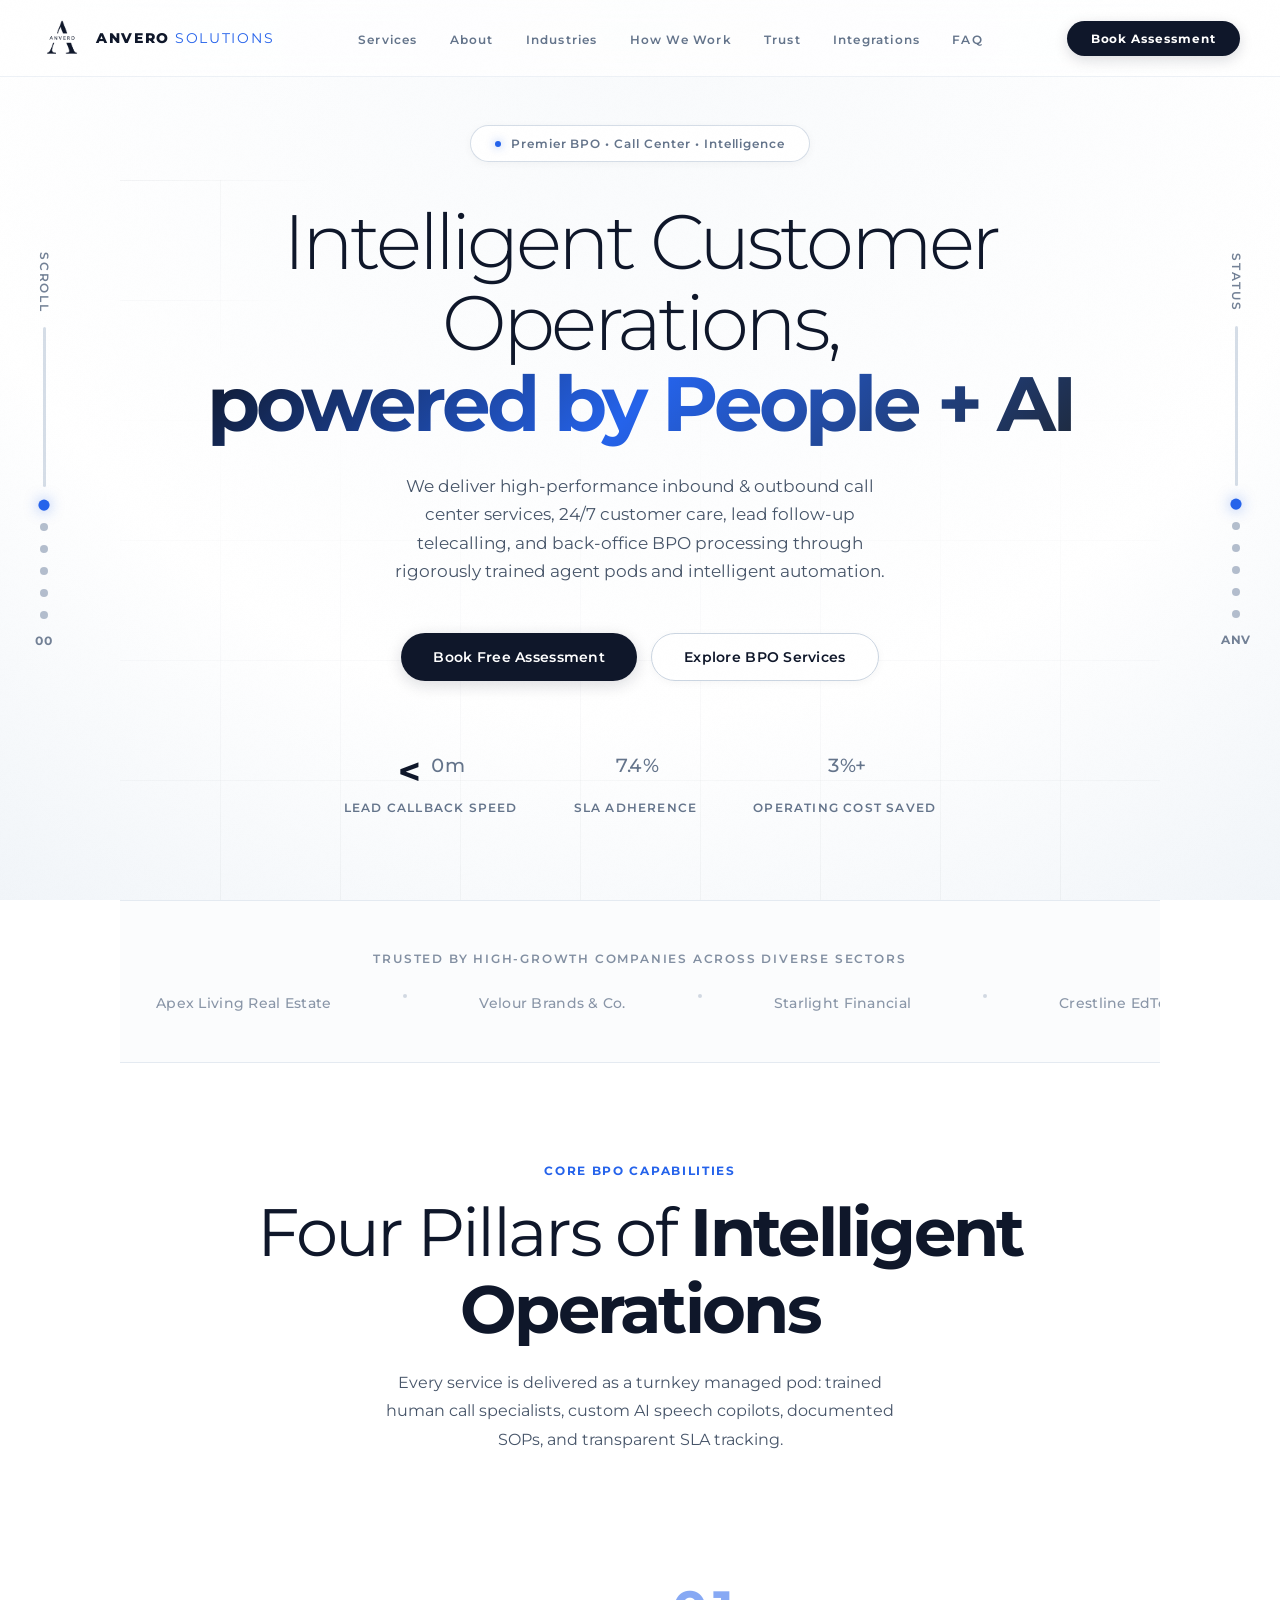
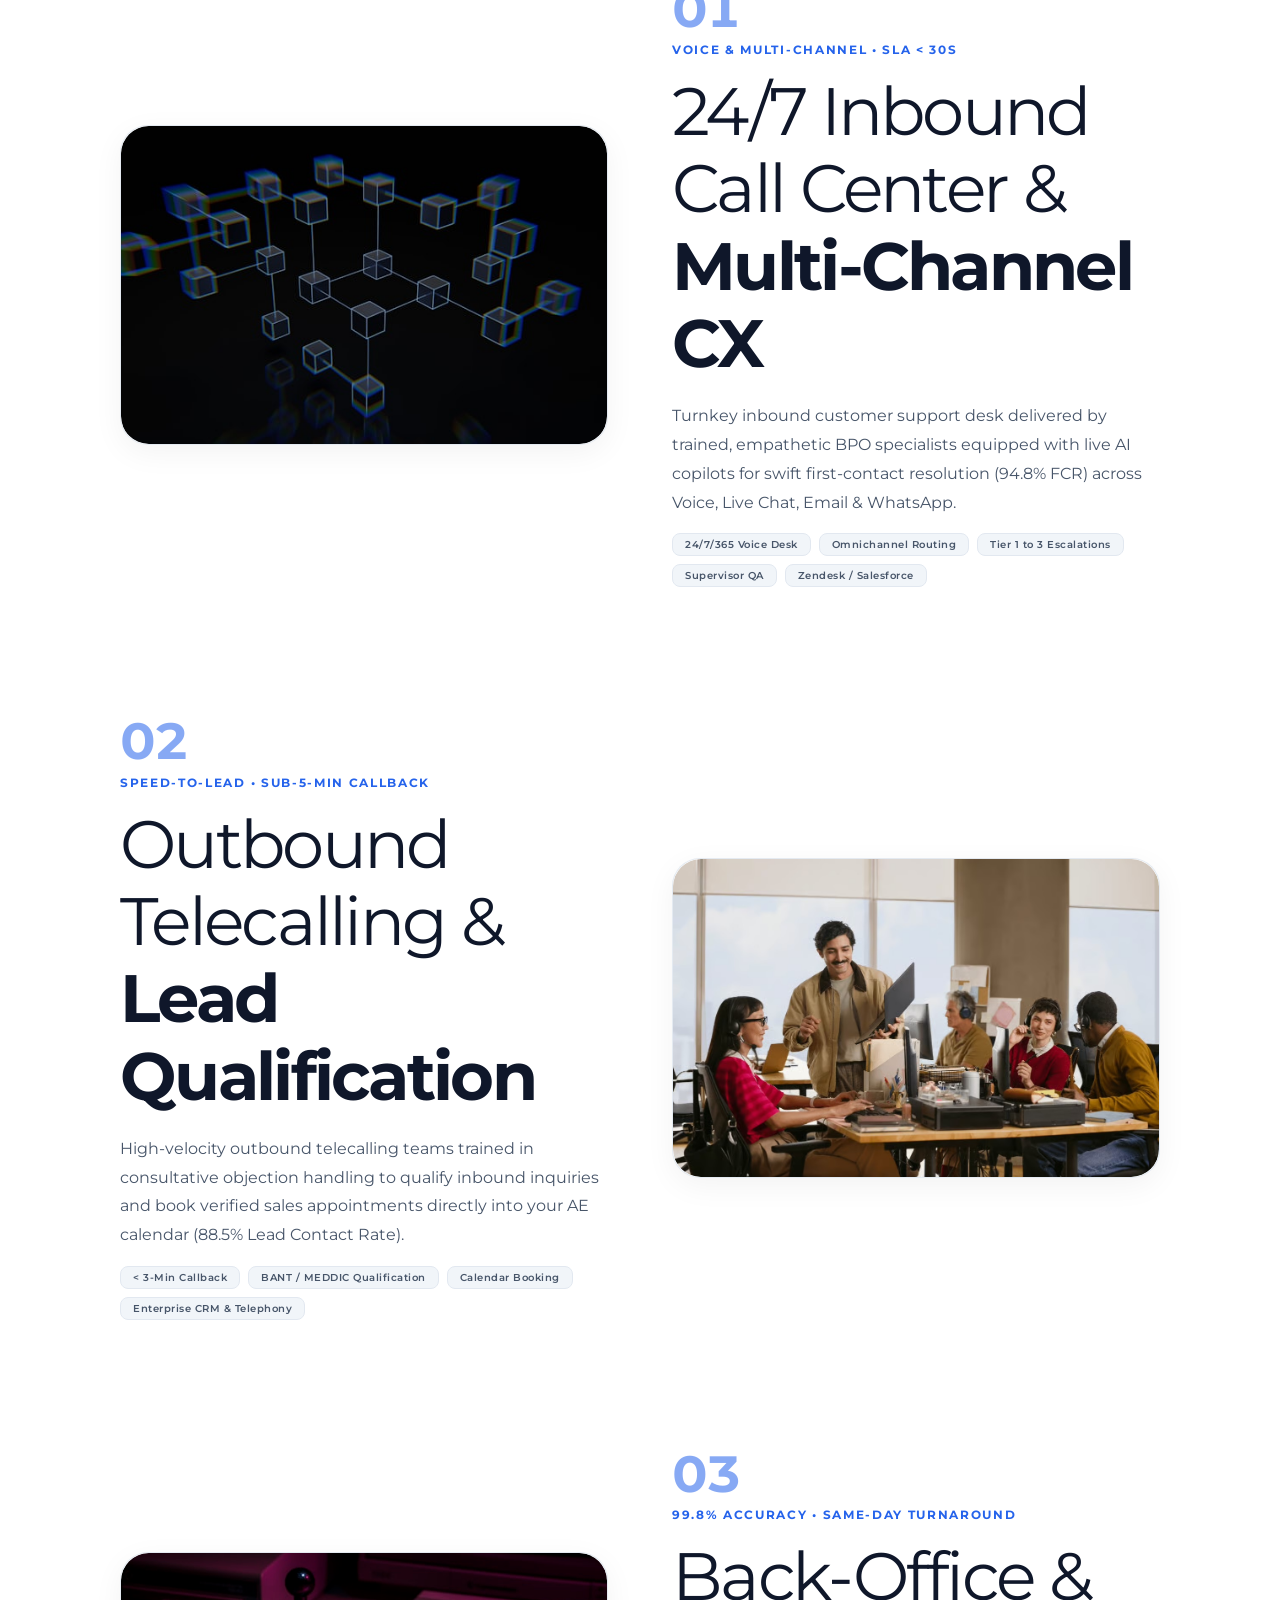
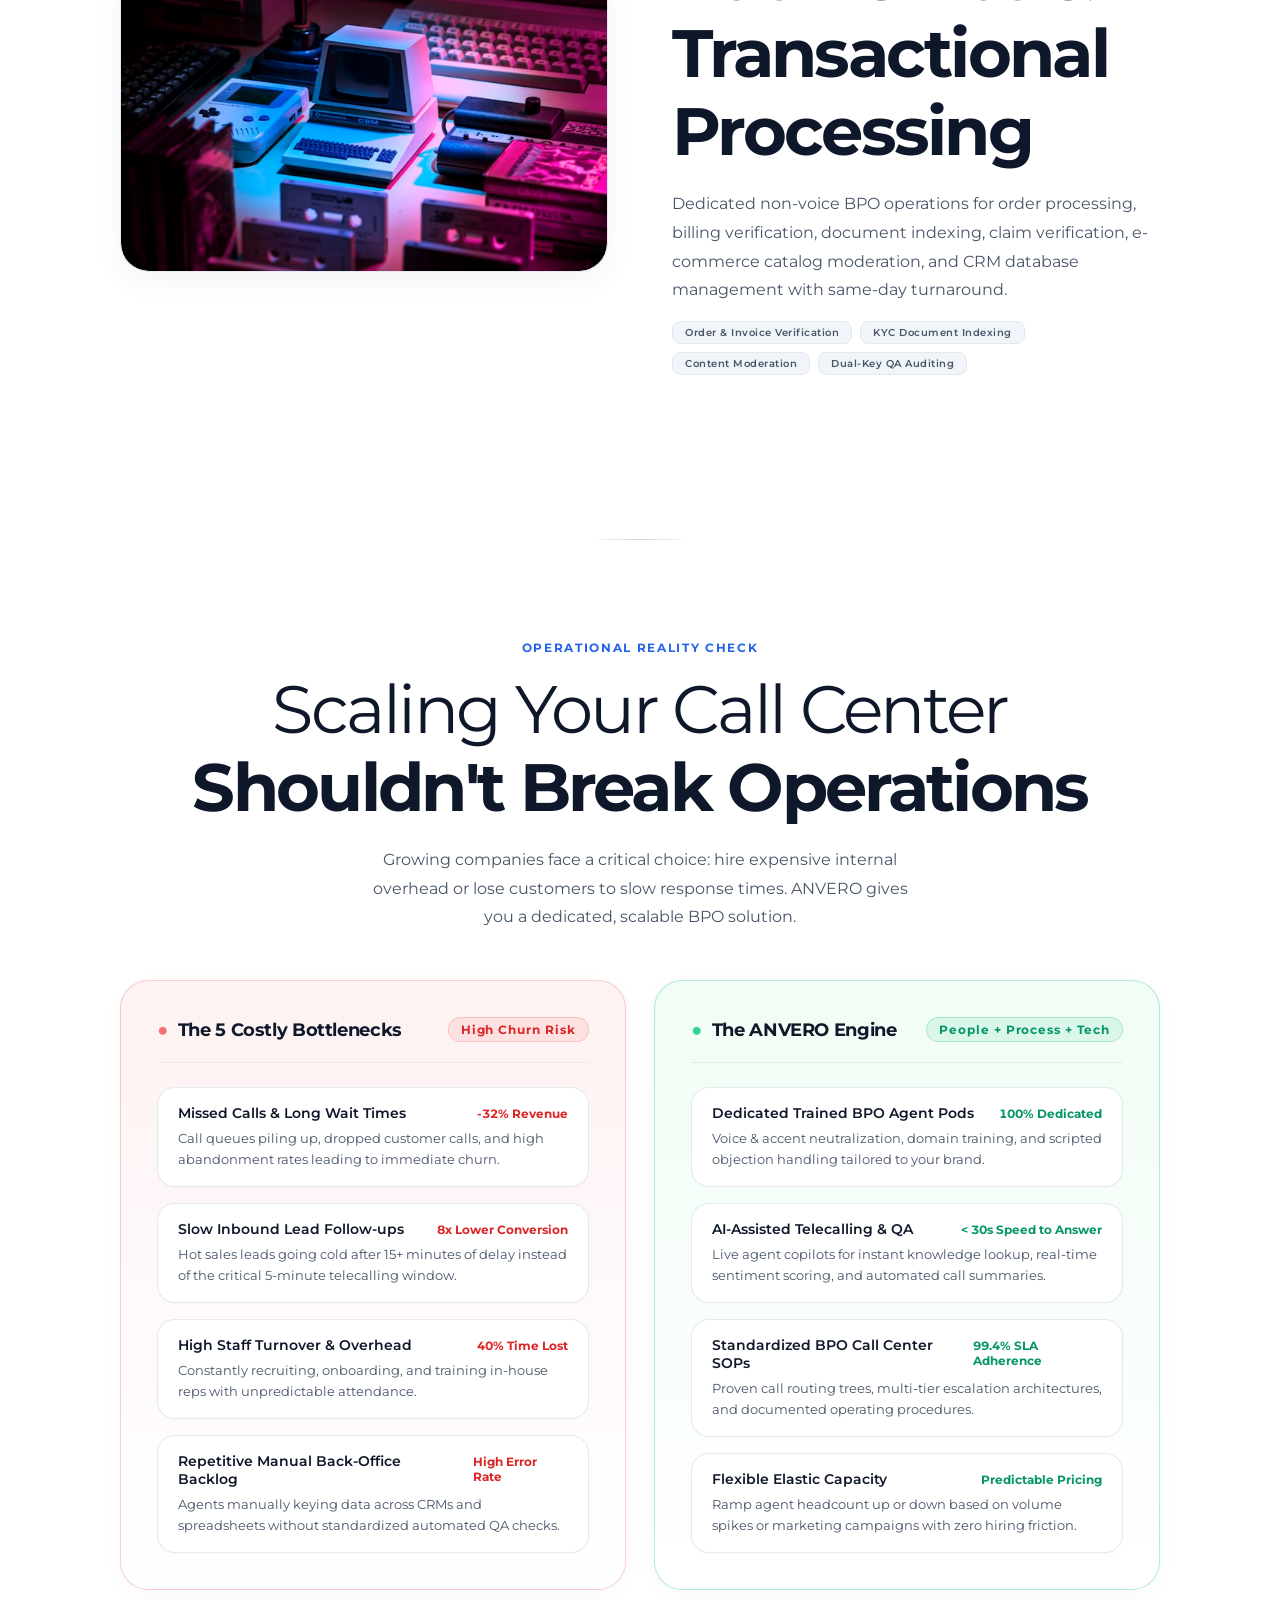
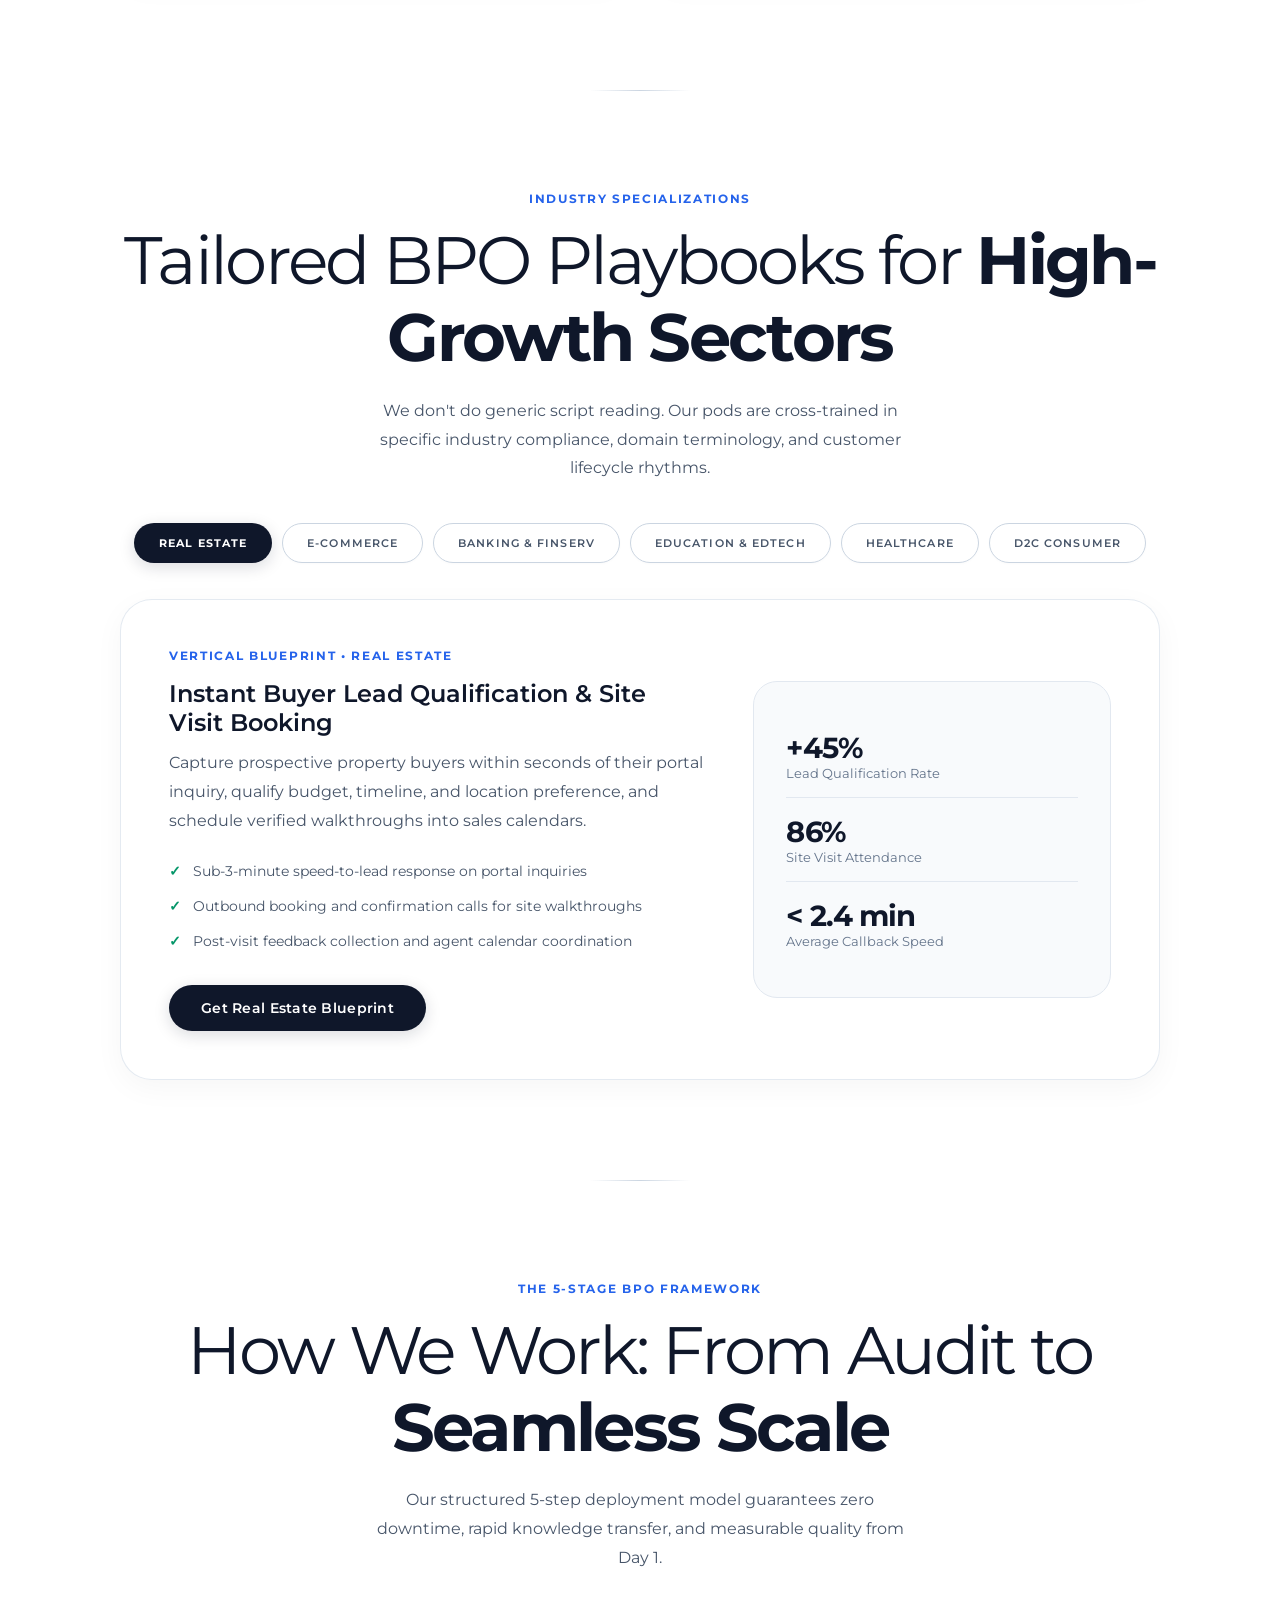
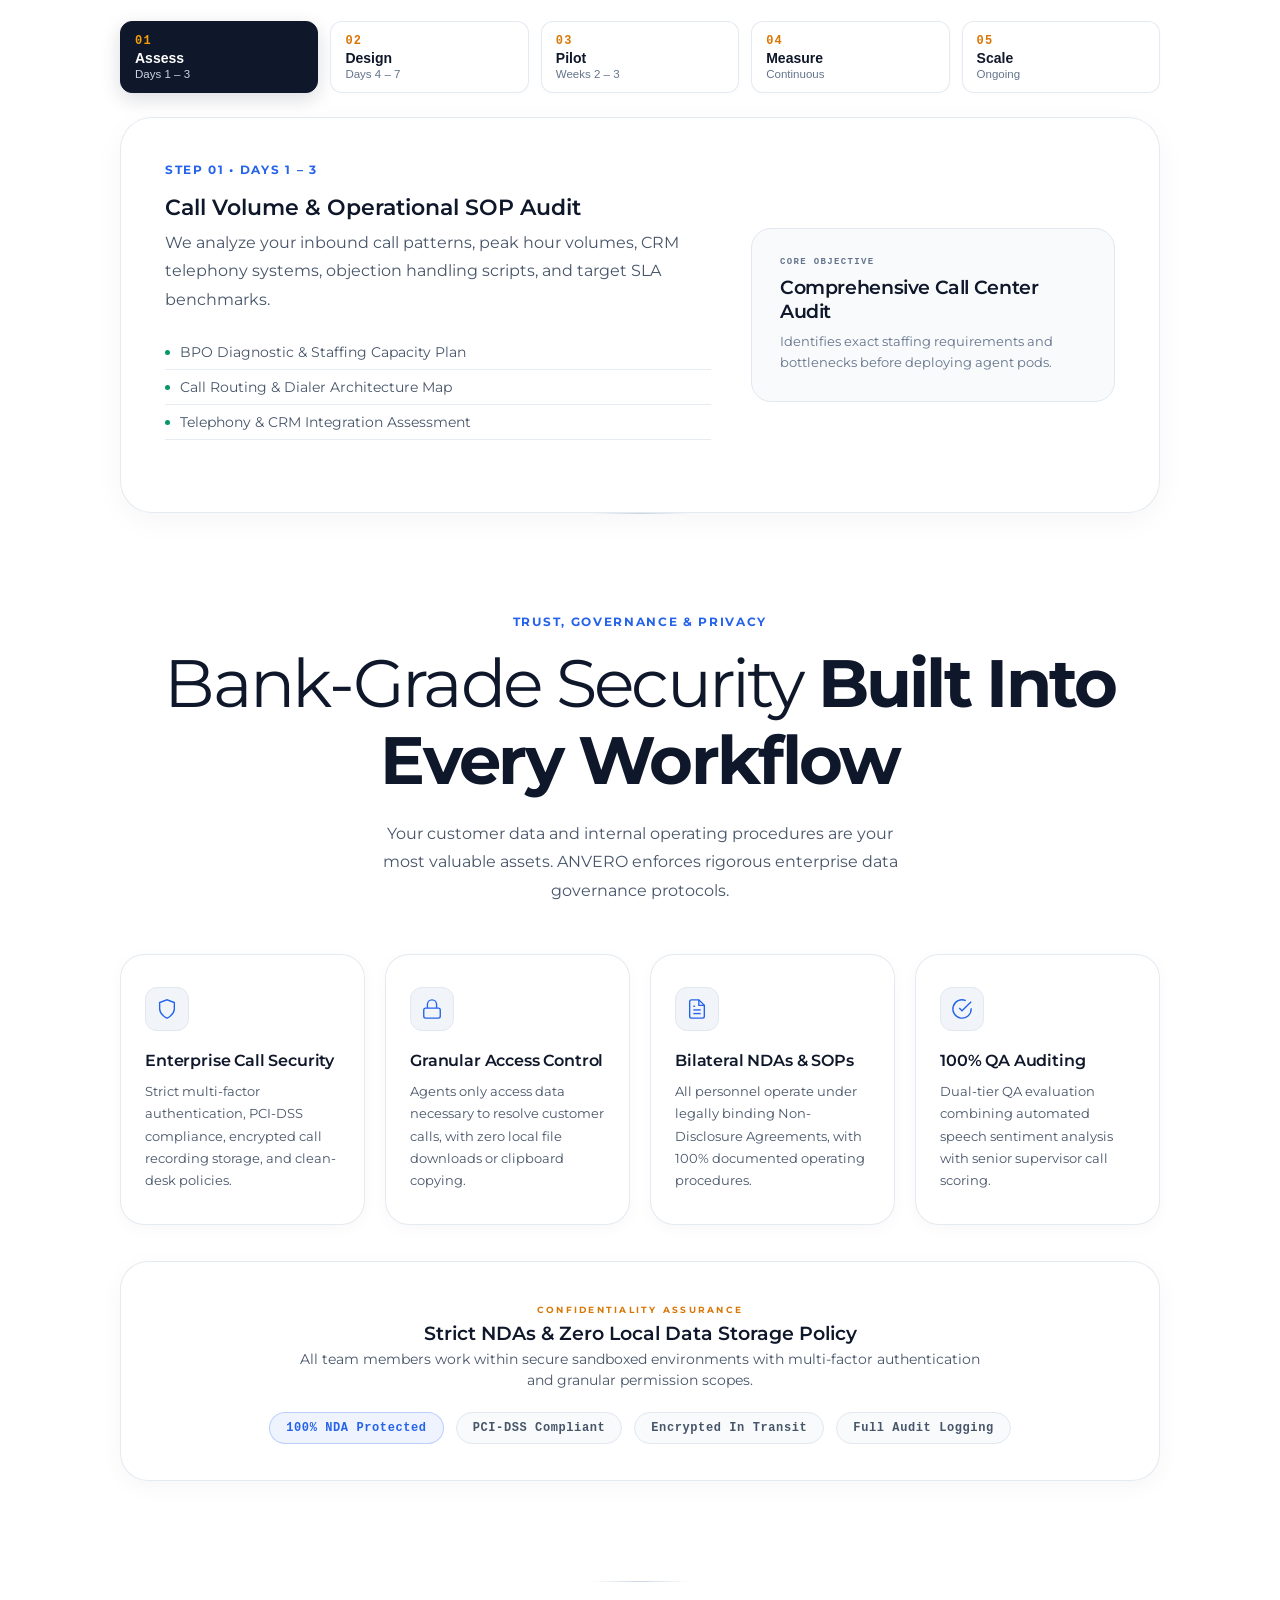
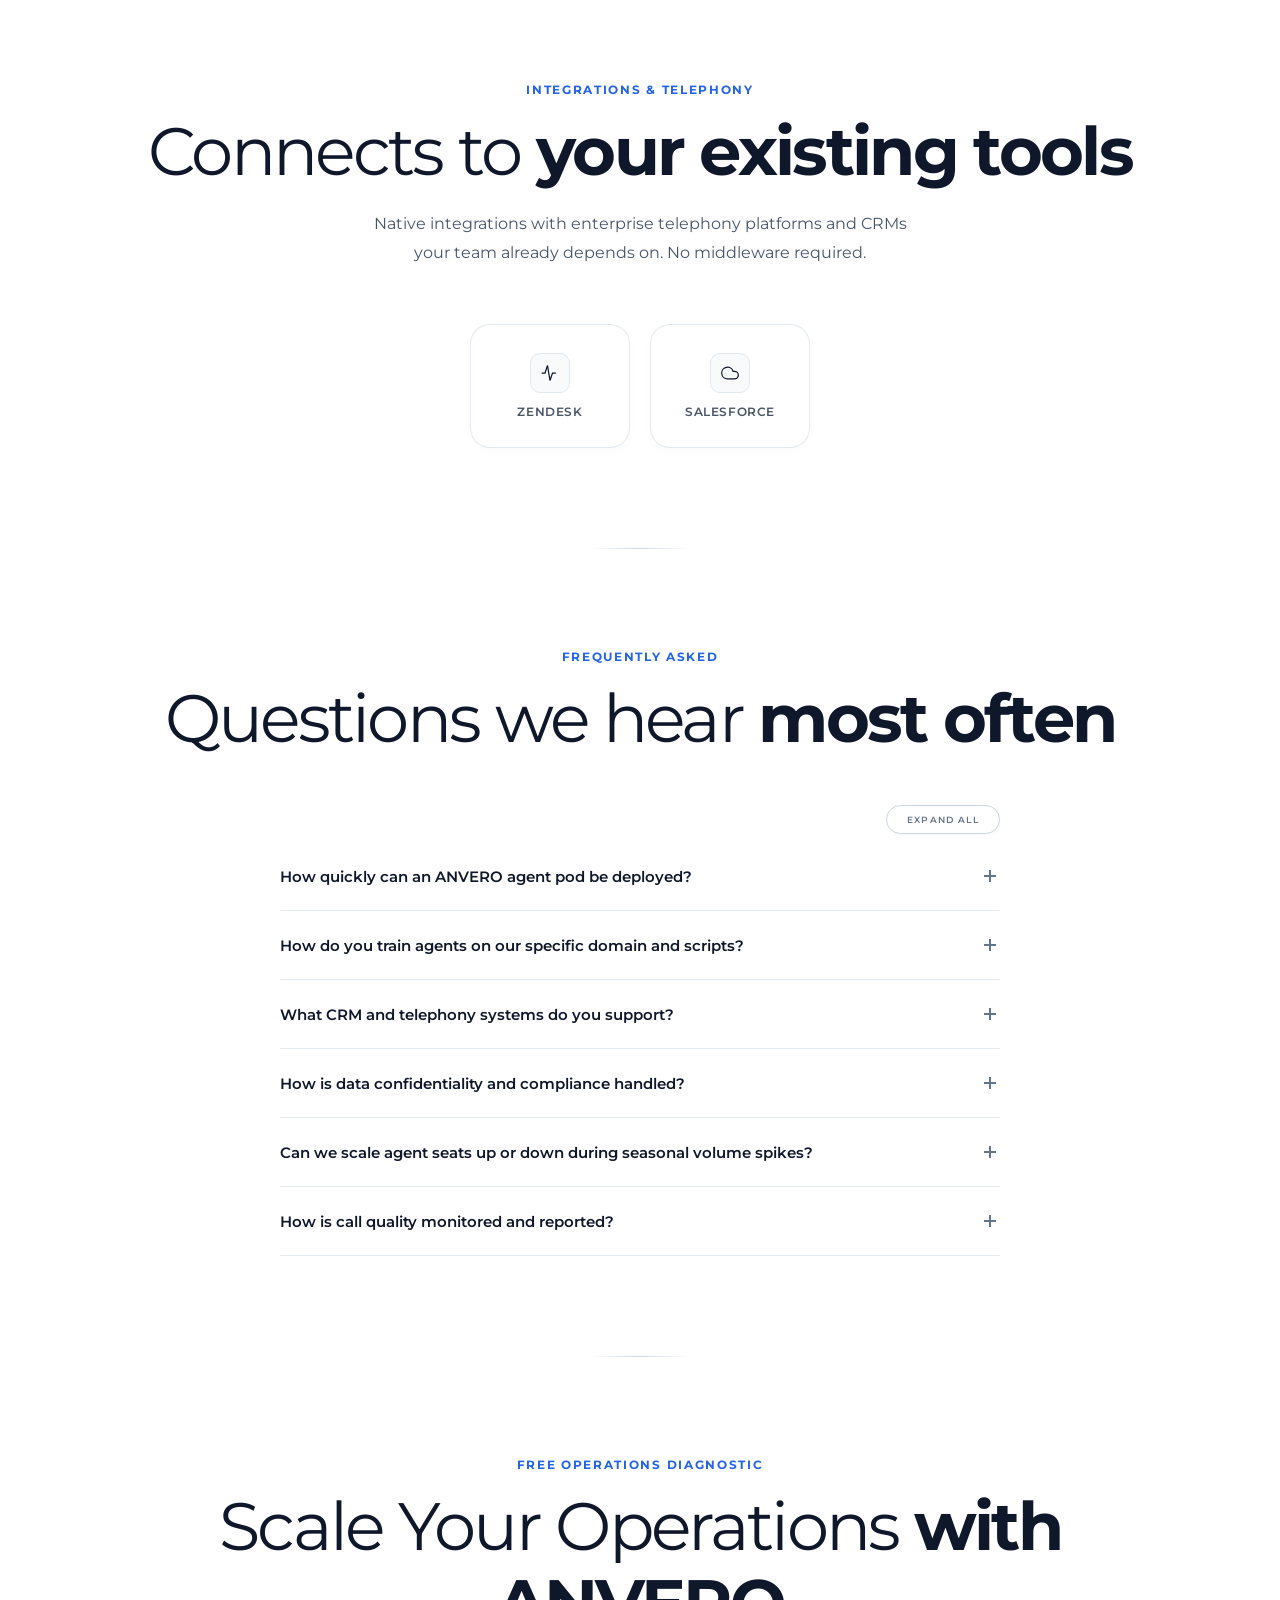
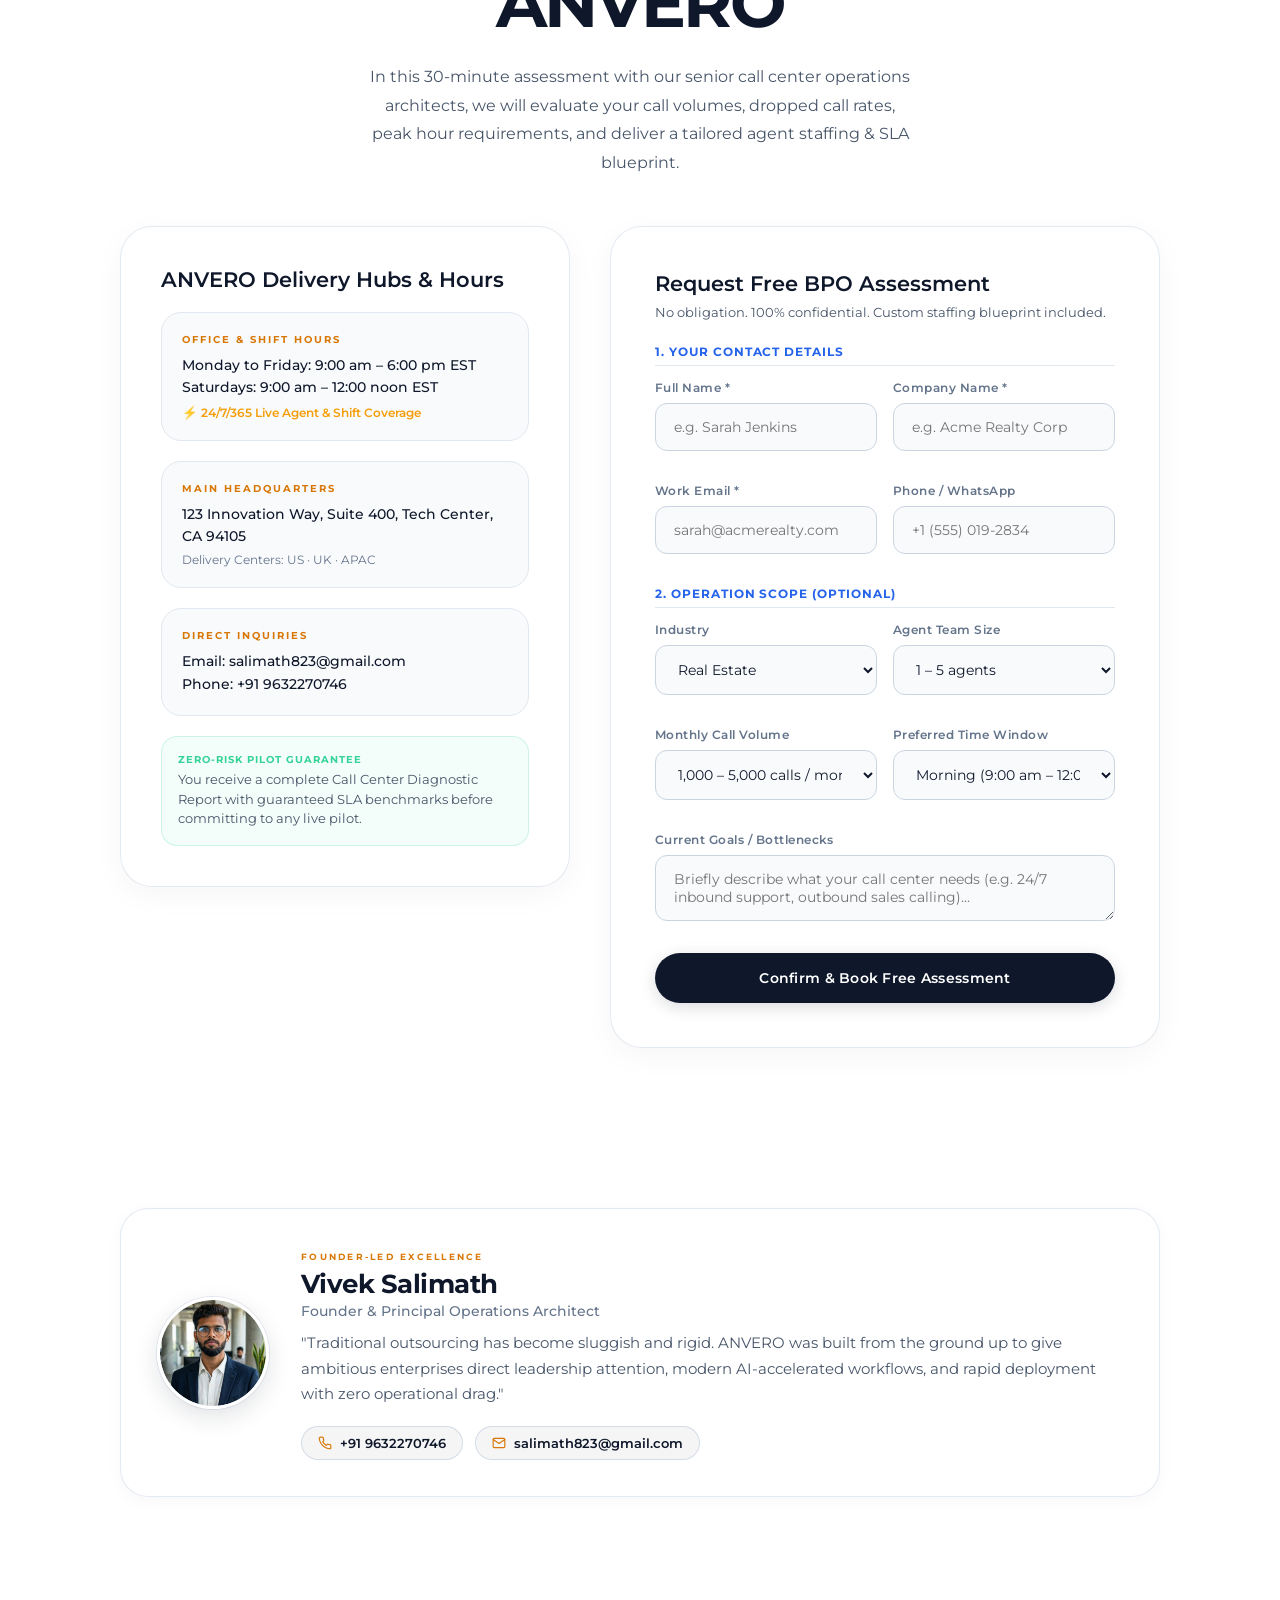
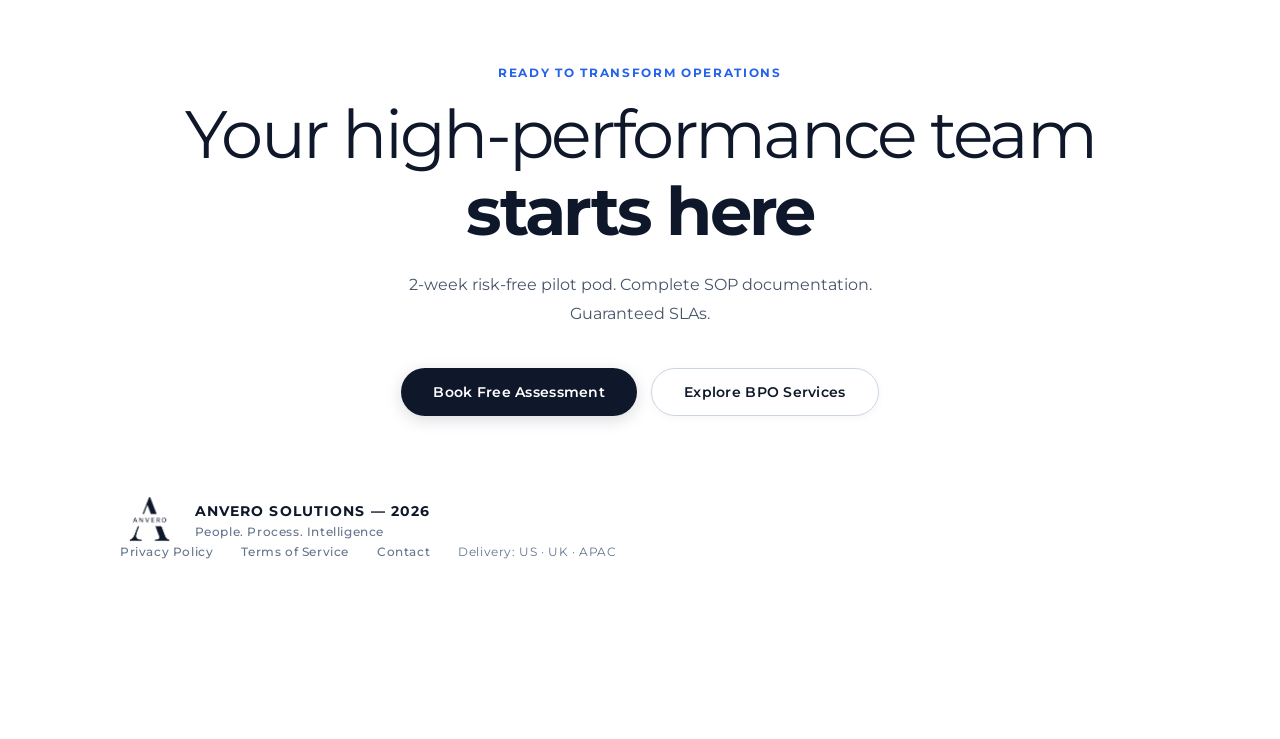
==== commit bf7eb3c5: "Add Google Search Console verification file and meta tag" ====
--- a/index.html
+++ b/index.html
@@ -7,6 +7,7 @@
 <meta name="description" content="Premier BPO &amp; call center operations powered by People + AI. High-performance inbound customer care, sub-5-min lead follow-up telecalling, and back-office transactional processing.">
 <meta property="og:title" content="ANVERO Solutions | Global Operations, IT &amp; CX Management">
 <meta property="og:description" content="Premier BPO &amp; call center operations powered by People + AI. High-performance inbound customer care, sub-5-min lead follow-up telecalling, and back-office processing.">
+<meta name="google-site-verification" content="google210cecbe35d874cc">
 <link rel="preconnect" href="https://fonts.googleapis.com">
 <link href="https://fonts.googleapis.com/css2?family=Montserrat:wght@300;400;500;600;700;800&display=swap" rel="stylesheet">
 <link rel="icon" type="image/png" href="images/anvero-icon-dark.png">
